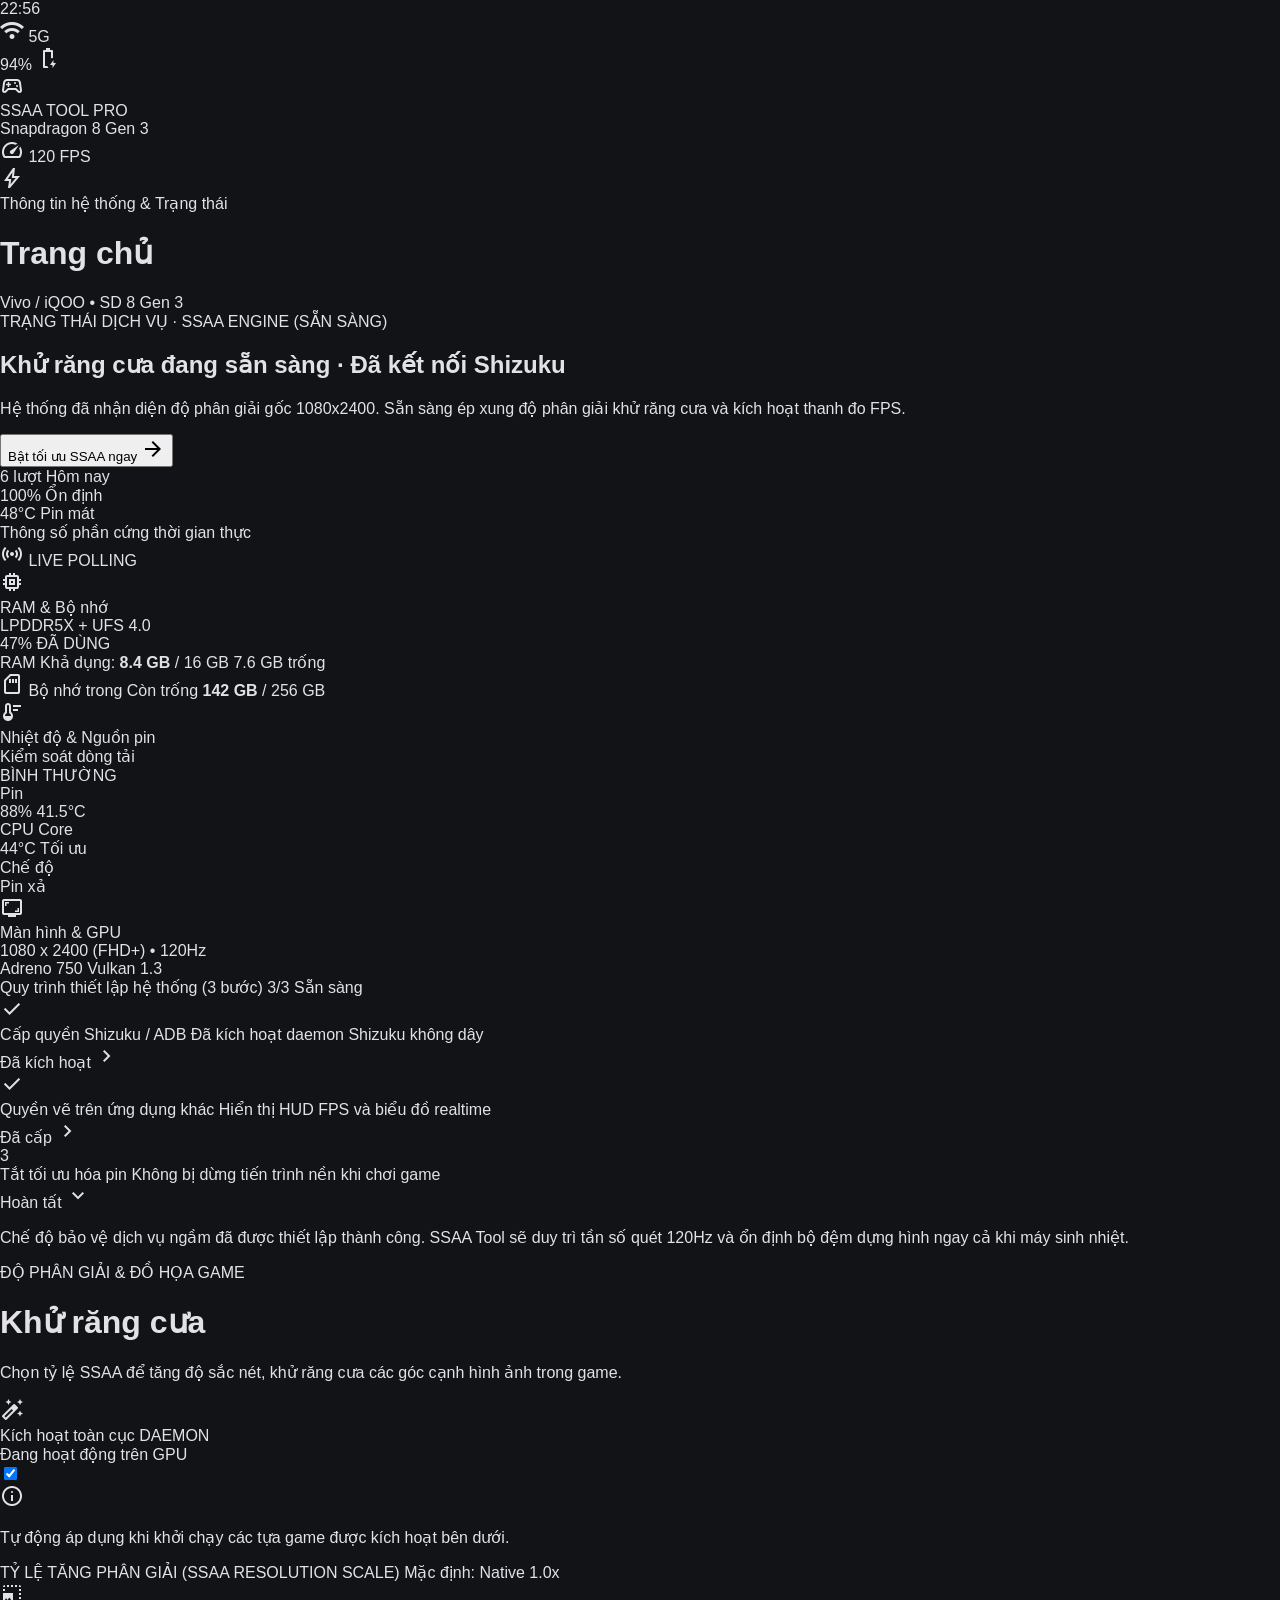
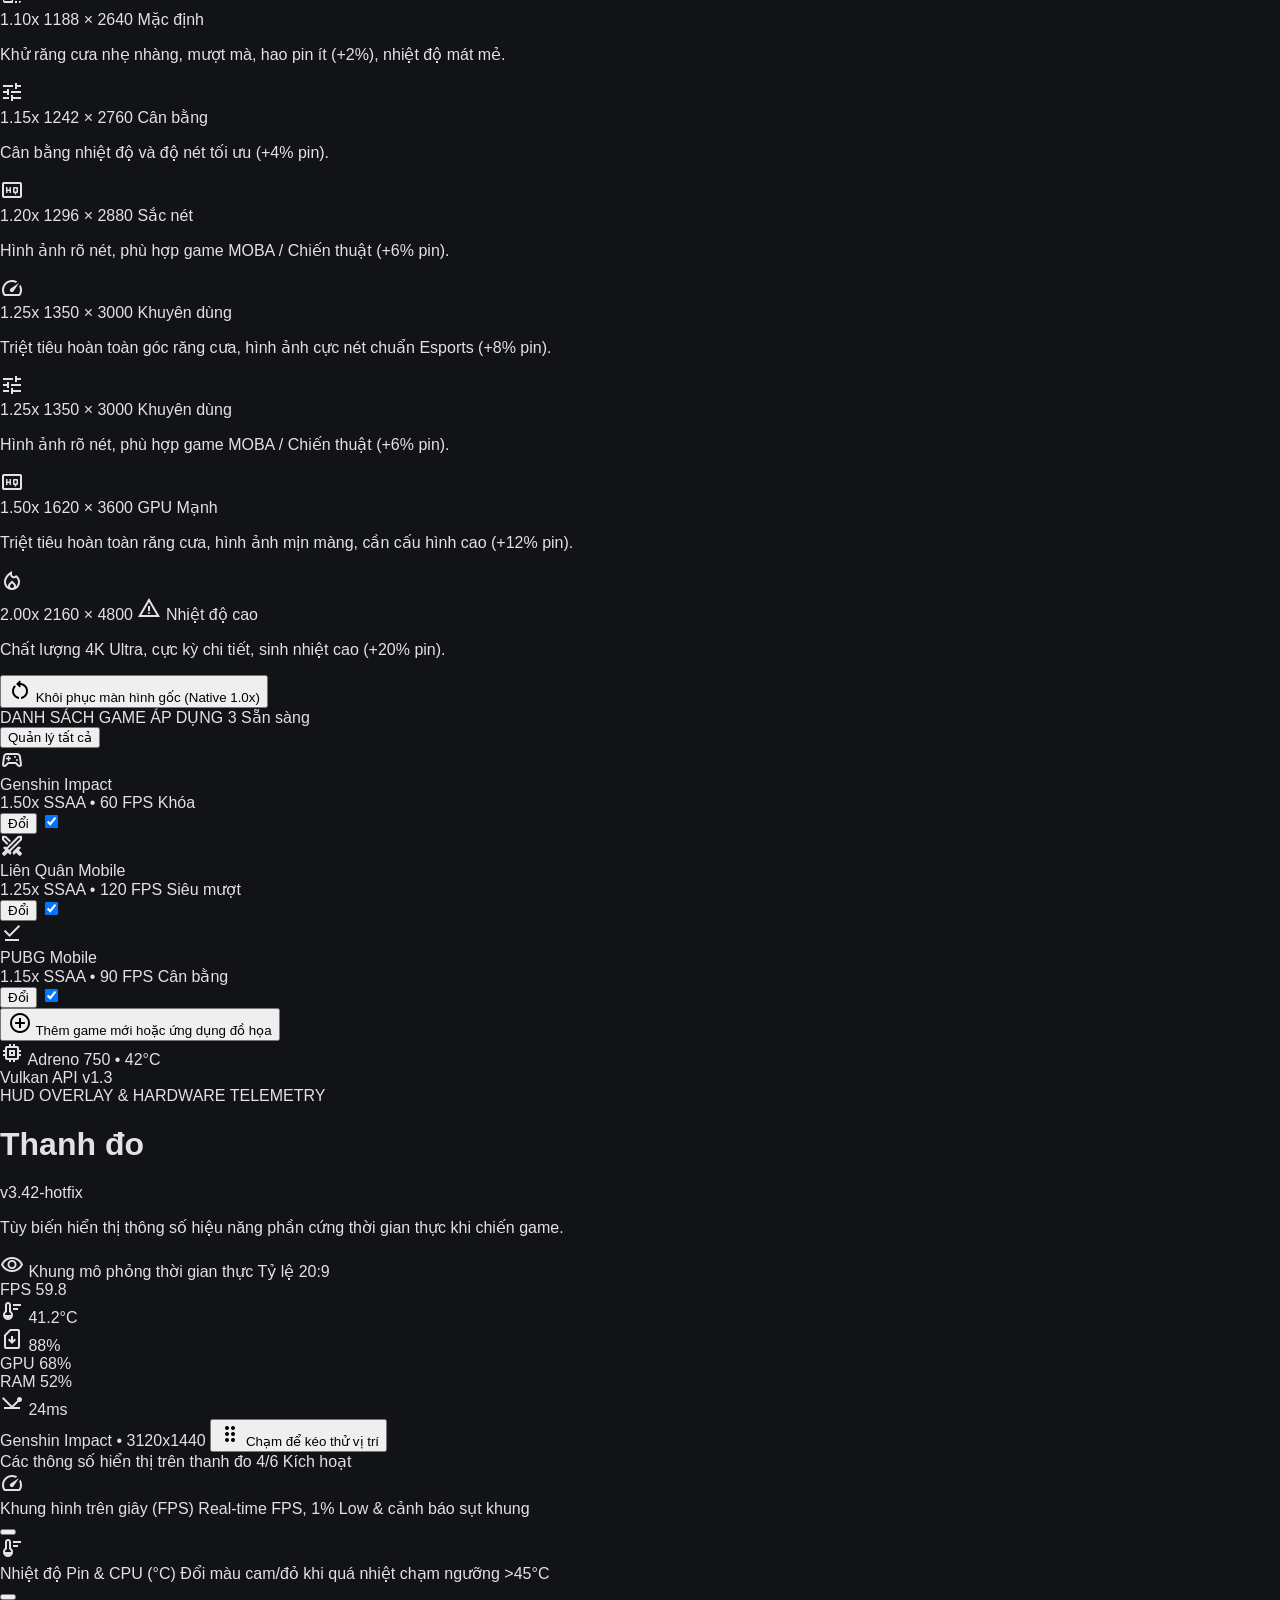
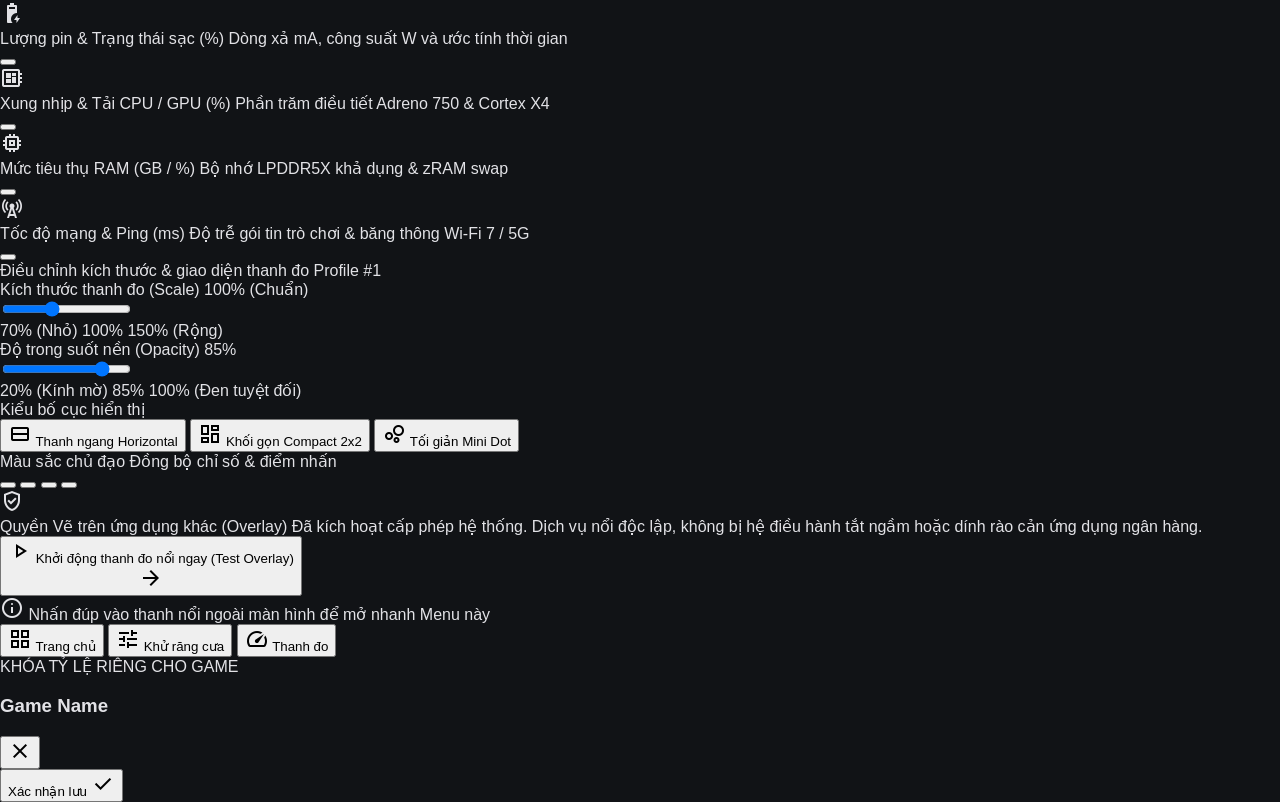
==== app/src/main/assets/web/index.html @ bdf10683 "feat: Integrate 100% pixel-perfect Stitch UI bundle with WebAppInterface, offline assets, 1.10x-1.25" ====
<!DOCTYPE html>
<html class="dark" lang="vi">
<head>
<meta charset="utf-8"/>
<meta content="width=device-width, initial-scale=1.0, maximum-scale=1.0, user-scalable=no, viewport-fit=cover" name="viewport"/>
<meta content="mobile_tab" name="shell-type"/>
<link href="material-symbols.css" rel="stylesheet"/>
<link href="google-fonts.css" rel="stylesheet"/>
<style>
@layer base {
  html, body {
    width: 100vw;
    margin: 0;
    padding: 0;
    background-color: #111316;
    color: #e2e2e6;
  }
  body {
    overscroll-behavior: none;
    font-family: 'Plus Jakarta Sans', sans-serif;
    -webkit-tap-highlight-color: transparent;
  }
  .pb-safe {
    padding-bottom: env(safe-area-inset-bottom, 12px);
  }
  .pt-safe {
    padding-top: env(safe-area-inset-top, 0px);
  }
  main > :first-child {
    margin-top: 0 !important;
  }
  main > :last-child {
    margin-bottom: 0 !important;
  }
}
::-webkit-scrollbar {
  display: none;
}
.no-scrollbar::-webkit-scrollbar {
  display: none;
}
.no-scrollbar {
  -ms-overflow-style: none;
  scrollbar-width: none;
}
</style>
<script src="tailwind.js"></script>
<script id="tailwind-config">
tailwind.config = {
  darkMode: "class",
  theme: {
    extend: {
      "colors": {
        "surface-dim": "#111316",
        "on-secondary-container": "#362800",
        "secondary-fixed-dim": "#eec14a",
        "error-container": "#93000a",
        "primary-fixed": "#d0ef65",
        "secondary": "#eec14a",
        "inverse-primary": "#526600",
        "surface-container-low": "#1a1c1f",
        "surface-tint": "#b4d34c",
        "outline-variant": "#454837",
        "tertiary": "#ffffff",
        "on-background": "#e2e2e6",
        "background": "#111316",
        "on-tertiary-container": "#007439",
        "inverse-surface": "#e2e2e6",
        "surface-variant": "#333538",
        "on-secondary": "#3e2e00",
        "on-primary-container": "#576c00",
        "on-primary-fixed": "#171e00",
        "on-surface": "#e2e2e6",
        "on-error": "#690005",
        "secondary-fixed": "#ffdf97",
        "surface-container-high": "#282a2d",
        "on-primary-fixed-variant": "#3d4d00",
        "secondary-container": "#b38b12",
        "tertiary-container": "#6dfe9c",
        "on-tertiary-fixed": "#00210c",
        "on-error-container": "#ffdad6",
        "primary-container": "#d0ef65",
        "primary-fixed-dim": "#b4d34c",
        "surface-container": "#1e2023",
        "on-primary": "#293500",
        "surface": "#111316",
        "inverse-on-surface": "#2f3034",
        "on-secondary-fixed": "#251a00",
        "surface-container-lowest": "#0c0e11",
        "surface-bright": "#37393d",
        "on-secondary-fixed-variant": "#5a4400",
        "tertiary-fixed": "#6dfe9c",
        "outline": "#8f937e",
        "surface-container-highest": "#333538",
        "on-tertiary": "#003919",
        "primary": "#ffffff",
        "on-tertiary-fixed-variant": "#005227",
        "error": "#ffb4ab",
        "tertiary-fixed-dim": "#4de082",
        "on-surface-variant": "#c6c8b2"
      },
      "borderRadius": {
        "DEFAULT": "1rem",
        "lg": "2rem",
        "xl": "3rem",
        "full": "9999px"
      },
      "spacing": {
        "space-lg": "1.25rem",
        "space-xl": "1.75rem",
        "space-2xs": "0.25rem",
        "space-2xl": "2.25rem",
        "space-xs": "0.5rem",
        "gutter": "0.75rem",
        "margin": "1rem",
        "space-sm": "0.75rem",
        "space-md": "1rem"
      },
      "fontFamily": {
        "label-caps": ["Space Grotesk", "sans-serif"],
        "label-badge": ["Space Grotesk", "sans-serif"],
        "body-md": ["Plus Jakarta Sans", "sans-serif"],
        "body-lg": ["Plus Jakarta Sans", "sans-serif"],
        "headline-lg": ["Plus Jakarta Sans", "sans-serif"],
        "headline-md": ["Plus Jakarta Sans", "sans-serif"],
        "display": ["Plus Jakarta Sans", "sans-serif"],
        "label-mono": ["Space Grotesk", "monospace"],
        "headline-sm": ["Plus Jakarta Sans", "sans-serif"],
        "body-sm": ["Plus Jakarta Sans", "sans-serif"]
      },
      "fontSize": {
        "label-caps": ["10px", { "lineHeight": "14px", "letterSpacing": "0.12em", "fontWeight": "700" }],
        "label-badge": ["11px", { "lineHeight": "14px", "fontWeight": "600" }],
        "body-md": ["13px", { "lineHeight": "18px", "fontWeight": "400" }],
        "body-lg": ["15px", { "lineHeight": "22px", "fontWeight": "400" }],
        "headline-lg": ["26px", { "lineHeight": "32px", "letterSpacing": "-0.02em", "fontWeight": "700" }],
        "headline-md": ["20px", { "lineHeight": "26px", "letterSpacing": "-0.01em", "fontWeight": "700" }],
        "display": ["34px", { "lineHeight": "42px", "letterSpacing": "-0.03em", "fontWeight": "800" }],
        "label-mono": ["12px", { "lineHeight": "16px", "letterSpacing": "0.02em", "fontWeight": "600" }],
        "headline-sm": ["16px", { "lineHeight": "22px", "fontWeight": "600" }],
        "body-sm": ["12px", { "lineHeight": "16px", "fontWeight": "400" }]
      }
    }
  }
};
</script>
</head>
<body class="bg-surface text-on-surface antialiased flex flex-col min-h-screen selection:bg-primary-container selection:text-on-primary-container">

<!-- TOP APP HEADER -->
<header class="fixed top-0 w-full z-40 bg-surface-container-lowest/80 backdrop-blur-xl shadow-[0_1px_8px_rgba(0,0,0,0.4)] pt-safe">
  <div class="flex items-center justify-between px-margin pt-space-xs text-on-surface-variant font-label-mono text-label-mono">
    <span class="tracking-tight font-bold text-on-surface" id="clock-display">19:22</span>
    <div class="flex items-center gap-space-xs">
      <span class="material-symbols-outlined text-[15px]">wifi</span>
      <span class="font-label-caps text-label-caps tracking-widest text-primary-fixed">5G</span>
      <div class="flex items-center gap-1 pl-1">
        <span class="font-label-caps text-label-caps" id="top-bat-pct">94%</span>
        <span class="material-symbols-outlined text-[16px] text-tertiary-fixed" id="top-bat-icon">battery_charging_full</span>
      </div>
    </div>
  </div>
  <div class="h-16 px-margin flex items-center justify-between">
    <div class="flex items-center gap-space-sm min-w-0">
      <div class="w-9 h-9 rounded-xl bg-primary-container/20 flex items-center justify-center text-primary-fixed shrink-0">
        <span class="material-symbols-outlined text-[22px]">sports_esports</span>
      </div>
      <div class="flex flex-col min-w-0">
        <div class="flex items-center gap-space-2xs">
          <span class="font-headline-sm text-headline-sm font-bold tracking-tight text-on-surface truncate">SSAA TOOL</span>
          <span class="px-1.5 py-0.5 rounded-full bg-primary-container/20 text-primary-fixed font-label-caps text-label-caps">PRO</span>
        </div>
        <div class="flex items-center gap-1.5 text-on-surface-variant">
          <span class="inline-block w-1.5 h-1.5 rounded-full bg-tertiary-container animate-pulse"></span>
          <span class="font-label-mono text-label-mono text-surface-tint truncate" id="top-soc-model">Snapdragon 8 Gen 3</span>
        </div>
      </div>
    </div>
    <div class="flex items-center gap-space-xs">
      <div class="px-space-xs py-1 rounded-full bg-surface-container-high/60 flex items-center gap-1">
        <span class="material-symbols-outlined text-[14px] text-secondary">speed</span>
        <span class="font-label-mono text-label-mono text-secondary-fixed-dim" id="top-fps-display">120 FPS</span>
      </div>
      <div class="w-8 h-8 rounded-full bg-primary flex items-center justify-center">
        <span class="material-symbols-outlined text-on-primary text-[18px]">bolt</span>
      </div>
    </div>
  </div>
</header>

<!-- MAIN CONTENT VIEWS (3 TABS) -->
<main class="flex-1 flex flex-col relative w-full px-margin pt-24 pb-28 bg-surface">
  <!-- TAB 0: TRANG CHỦ -->
  <div id="tab-home" class="tab-page">
    <div class="flex flex-col w-full pb-8 space-y-space-md">
<!-- Screen Header -->
<div class="flex items-end justify-between pt-space-xs pb-space-2xs">
<div class="flex flex-col">
<span class="font-label-caps text-label-caps text-secondary-fixed-dim uppercase tracking-wider">Thông tin hệ thống &amp; Trạng thái</span>
<h1 class="font-headline-lg text-headline-lg font-bold text-on-surface tracking-tight mt-0.5">Trang chủ</h1>
</div>
<div class="px-space-xs py-1 rounded-full bg-surface-container-high flex items-center gap-1.5 shadow-sm">
<span class="w-2 h-2 rounded-full bg-tertiary-fixed animate-pulse"></span>
<span class="font-label-mono text-label-mono text-on-surface-variant">Vivo / iQOO • SD 8 Gen 3</span>
</div>
</div>
<!-- Hero Status Card (Inspired by reference layout) -->
<div class="relative overflow-hidden rounded-lg bg-surface-container-low p-space-md shadow-lg transition-all" id="heroCard">
<!-- Subtle luminous ambient accent layer -->
<div class="absolute inset-0 bg-gradient-to-br from-secondary/10 via-transparent to-primary-container/5 pointer-events-none"></div>
<div class="relative z-10 flex flex-col space-y-space-sm">
<!-- Step Badge / Status Eyebrow -->
<div class="flex items-center gap-2">
<span class="w-2 h-2 rounded-full bg-secondary shadow-sm"></span>
<span class="font-label-caps text-label-caps text-secondary uppercase tracking-widest">
          TRẠNG THÁI DỊCH VỤ · SSAA ENGINE (SẴN SÀNG)
        </span>
</div>
<!-- Hero Heading -->
<div>
<h2 class="font-headline-md text-headline-md font-bold text-on-surface leading-tight">
          Khử răng cưa đang sẵn sàng · Đã kết nối Shizuku
        </h2>
<p class="font-body-md text-body-md text-on-surface-variant mt-1.5">
          Hệ thống đã nhận diện độ phân giải gốc 1080x2400. Sẵn sàng ép xung độ phân giải khử răng cưa và kích hoạt thanh đo FPS.
        </p>
</div>
<!-- Primary Action CTA Button -->
<div class="pt-1">
<button class="w-full py-3.5 px-space-md rounded-full bg-primary-container text-on-primary-fixed font-label-mono text-headline-sm font-bold flex items-center justify-center gap-2 shadow-md active:scale-[0.98] transition-all" id="btnOptimize">
<span>Bật tối ưu SSAA ngay</span>
<span class="material-symbols-outlined text-[20px]">arrow_forward</span>
</button>
</div>
<!-- Triple Telemetry Grid Footer -->
<div class="grid grid-cols-3 gap-space-2xs pt-space-xs mt-space-xs bg-surface-container-lowest/60 rounded-DEFAULT p-space-xs">
<div class="flex flex-col items-center justify-center py-1 text-center">
<span class="font-display text-headline-sm font-bold text-on-surface">6 lượt</span>
<span class="font-label-badge text-label-badge text-on-surface-variant mt-0.5">Hôm nay</span>
</div>
<div class="flex flex-col items-center justify-center py-1 text-center">
<span class="font-display text-headline-sm font-bold text-tertiary-fixed">100%</span>
<span class="font-label-badge text-label-badge text-on-surface-variant mt-0.5">Ổn định</span>
</div>
<div class="flex flex-col items-center justify-center py-1 text-center">
<span class="font-display text-headline-sm font-bold text-secondary">48°C</span>
<span class="font-label-badge text-label-badge text-on-surface-variant mt-0.5">Pin mát</span>
</div>
</div>
</div>
</div>
<!-- Realtime Hardware Telemetry Group -->
<div class="flex flex-col space-y-space-xs">
<div class="flex items-center justify-between px-space-2xs">
<span class="font-label-caps text-label-caps text-on-surface-variant uppercase tracking-wider">Thông số phần cứng thời gian thực</span>
<div class="flex items-center gap-1 text-tertiary-fixed">
<span class="material-symbols-outlined text-[14px]">sensors</span>
<span class="font-label-badge text-label-badge">LIVE POLLING</span>
</div>
</div>
<!-- Card 1: RAM & Storage -->
<div class="rounded-lg bg-surface-container-low p-space-md shadow-sm flex flex-col space-y-space-xs">
<div class="flex items-center justify-between">
<div class="flex items-center gap-space-xs">
<div class="w-9 h-9 rounded-full bg-surface-container-high flex items-center justify-center text-primary-fixed">
<span class="material-symbols-outlined text-[20px]">memory</span>
</div>
<div>
<div class="font-headline-sm text-headline-sm font-semibold text-on-surface">RAM &amp; Bộ nhớ</div>
<div class="font-label-mono text-label-mono text-on-surface-variant">LPDDR5X + UFS 4.0</div>
</div>
</div>
<span class="px-2 py-0.5 rounded-full bg-surface-container text-primary-fixed font-label-badge text-label-badge">
          47% ĐÃ DÙNG
        </span>
</div>
<!-- RAM Gauge Bar -->
<div class="space-y-1 pt-1">
<div class="flex justify-between font-label-mono text-label-mono">
<span class="text-on-surface">RAM Khả dụng: <strong class="text-primary-fixed">8.4 GB</strong> / 16 GB</span>
<span class="text-on-surface-variant">7.6 GB trống</span>
</div>
<div class="w-full h-2 rounded-full bg-surface-container-highest overflow-hidden">
<div class="h-full bg-primary-container rounded-full w-[47%] transition-all duration-500"></div>
</div>
</div>
<div class="flex items-center justify-between pt-1 font-body-sm text-body-sm text-on-surface-variant">
<span class="flex items-center gap-1">
<span class="material-symbols-outlined text-[15px] text-on-surface-variant">sd_card</span>
          Bộ nhớ trong
        </span>
<span class="font-label-mono text-label-mono text-on-surface">Còn trống <strong class="text-on-surface">142 GB</strong> / 256 GB</span>
</div>
</div>
<!-- Card 2: Temperature & Power -->
<div class="rounded-lg bg-surface-container-low p-space-md shadow-sm flex flex-col space-y-space-xs">
<div class="flex items-center justify-between">
<div class="flex items-center gap-space-xs">
<div class="w-9 h-9 rounded-full bg-surface-container-high flex items-center justify-center text-secondary">
<span class="material-symbols-outlined text-[20px]">thermostat</span>
</div>
<div>
<div class="font-headline-sm text-headline-sm font-semibold text-on-surface">Nhiệt độ &amp; Nguồn pin</div>
<div class="font-label-mono text-label-mono text-on-surface-variant">Kiểm soát dòng tải</div>
</div>
</div>
<span class="px-2 py-0.5 rounded-full bg-surface-container text-tertiary-fixed font-label-badge text-label-badge">
          BÌNH THƯỜNG
        </span>
</div>
<div class="grid grid-cols-3 gap-space-xs pt-1">
<div class="rounded-DEFAULT bg-surface-container-high/70 p-2 flex flex-col">
<span class="font-label-badge text-label-badge text-on-surface-variant">Pin</span>
<div class="flex items-baseline gap-1 mt-0.5">
<span class="font-headline-sm text-headline-sm font-bold text-on-surface">88%</span>
<span class="font-label-mono text-label-mono text-tertiary-fixed">41.5°C</span>
</div>
</div>
<div class="rounded-DEFAULT bg-surface-container-high/70 p-2 flex flex-col">
<span class="font-label-badge text-label-badge text-on-surface-variant">CPU Core</span>
<div class="flex items-baseline gap-1 mt-0.5">
<span class="font-headline-sm text-headline-sm font-bold text-secondary">44°C</span>
<span class="font-label-badge text-label-badge text-on-surface-variant">Tối ưu</span>
</div>
</div>
<div class="rounded-DEFAULT bg-surface-container-high/70 p-2 flex flex-col">
<span class="font-label-badge text-label-badge text-on-surface-variant">Chế độ</span>
<div class="mt-0.5 truncate font-label-mono text-label-mono font-semibold text-on-surface">
            Pin xả
          </div>
</div>
</div>
</div>
<!-- Card 3: Display & GPU Tuning -->
<div class="rounded-lg bg-surface-container-low p-space-md shadow-sm flex items-center justify-between">
<div class="flex items-center gap-space-xs">
<div class="w-9 h-9 rounded-full bg-surface-container-high flex items-center justify-center text-primary-fixed">
<span class="material-symbols-outlined text-[20px]">screenshot_monitor</span>
</div>
<div>
<div class="font-headline-sm text-headline-sm font-semibold text-on-surface">Màn hình &amp; GPU</div>
<div class="font-body-sm text-body-sm text-on-surface-variant">1080 x 2400 (FHD+) • 120Hz</div>
</div>
</div>
<div class="text-right">
<span class="font-label-mono text-label-mono font-bold text-primary-fixed block">Adreno 750</span>
<span class="font-label-caps text-label-caps text-on-surface-variant">Vulkan 1.3</span>
</div>
</div>
</div>
<!-- System Setup Stepper (3 Steps List Layout) -->
<div class="flex flex-col space-y-space-xs pt-space-xs">
<div class="flex items-center justify-between px-space-2xs">
<span class="font-label-caps text-label-caps text-on-surface-variant uppercase tracking-wider">
        Quy trình thiết lập hệ thống (3 bước)
      </span>
<span class="font-label-mono text-label-mono text-primary-fixed">3/3 Sẵn sàng</span>
</div>
<!-- Step 1 -->
<div class="rounded-lg bg-surface-container-low p-space-md shadow-sm flex items-center justify-between active:bg-surface-container-high transition-colors">
<div class="flex items-center gap-space-sm min-w-0">
<div class="w-10 h-10 rounded-full bg-primary-container/20 flex items-center justify-center text-primary-fixed flex-shrink-0">
<span class="material-symbols-outlined text-[22px]">check</span>
</div>
<div class="flex flex-col min-w-0">
<span class="font-headline-sm text-headline-sm font-semibold text-on-surface truncate">Cấp quyền Shizuku / ADB</span>
<span class="font-body-sm text-body-sm text-on-surface-variant truncate">Đã kích hoạt daemon Shizuku không dây</span>
</div>
</div>
<div class="flex items-center gap-2 flex-shrink-0">
<span class="px-2 py-1 rounded-full bg-primary-container/20 text-primary-fixed font-label-badge text-label-badge font-bold">
          Đã kích hoạt
        </span>
<span class="material-symbols-outlined text-[18px] text-on-surface-variant">chevron_right</span>
</div>
</div>
<!-- Step 2 -->
<div class="rounded-lg bg-surface-container-low p-space-md shadow-sm flex items-center justify-between active:bg-surface-container-high transition-colors">
<div class="flex items-center gap-space-sm min-w-0">
<div class="w-10 h-10 rounded-full bg-primary-container/20 flex items-center justify-center text-primary-fixed flex-shrink-0">
<span class="material-symbols-outlined text-[22px]">check</span>
</div>
<div class="flex flex-col min-w-0">
<span class="font-headline-sm text-headline-sm font-semibold text-on-surface truncate">Quyền vẽ trên ứng dụng khác</span>
<span class="font-body-sm text-body-sm text-on-surface-variant truncate">Hiển thị HUD FPS và biểu đồ realtime</span>
</div>
</div>
<div class="flex items-center gap-2 flex-shrink-0">
<span class="px-2 py-1 rounded-full bg-primary-container/20 text-primary-fixed font-label-badge text-label-badge font-bold">
          Đã cấp
        </span>
<span class="material-symbols-outlined text-[18px] text-on-surface-variant">chevron_right</span>
</div>
</div>
<!-- Step 3 (Expandable / Detailed) -->
<div class="rounded-lg bg-surface-container-low p-space-md shadow-sm flex flex-col space-y-space-xs">
<div class="flex items-center justify-between">
<div class="flex items-center gap-space-sm min-w-0">
<div class="w-10 h-10 rounded-full bg-secondary/20 flex items-center justify-center text-secondary font-headline-sm font-bold flex-shrink-0">
            3
          </div>
<div class="flex flex-col min-w-0">
<span class="font-headline-sm text-headline-sm font-semibold text-on-surface truncate">Tắt tối ưu hóa pin</span>
<span class="font-body-sm text-body-sm text-secondary truncate">Không bị dừng tiến trình nền khi chơi game</span>
</div>
</div>
<div class="flex items-center gap-2 flex-shrink-0">
<span class="px-2 py-1 rounded-full bg-secondary/15 text-secondary font-label-badge text-label-badge font-bold">
            Hoàn tất
          </span>
<span class="material-symbols-outlined text-[18px] text-on-surface-variant">expand_more</span>
</div>
</div>
<p class="font-body-sm text-body-sm text-on-surface-variant pt-1 leading-relaxed bg-surface-container-lowest/50 p-space-xs rounded-DEFAULT">
        Chế độ bảo vệ dịch vụ ngầm đã được thiết lập thành công. SSAA Tool sẽ duy trì tần số quét 120Hz và ổn định bộ đệm dựng hình ngay cả khi máy sinh nhiệt.
      </p>
</div>
</div>
</div>
  </div>

  <!-- TAB 1: KHỬ RĂNG CƯA -->
  <div id="tab-ssaa" class="tab-page hidden">
    <div class="flex flex-col w-full pb-6 space-y-space-lg">
<!-- Screen Header (Styled following the inspiration pattern) -->
<div class="flex flex-col gap-1 pt-1">
<span class="font-label-caps text-label-caps text-on-surface-variant uppercase tracking-widest">
      ĐỘ PHÂN GIẢI &amp; ĐỒ HỌA GAME
    </span>
<h1 class="font-headline-lg text-headline-lg font-bold text-on-surface tracking-tight">
      Khử răng cưa
    </h1>
<p class="font-body-md text-body-md text-on-surface-variant mt-0.5 leading-relaxed">
      Chọn tỷ lệ SSAA để tăng độ sắc nét, khử răng cưa các góc cạnh hình ảnh trong game.
    </p>
</div>
<!-- Global Master Toggle Card -->
<div class="relative overflow-hidden rounded-lg bg-surface-container p-space-md shadow-md transition-all">
<div class="absolute -right-12 -top-12 w-32 h-32 bg-primary-container/10 rounded-full blur-2xl pointer-events-none"></div>
<div class="flex items-center justify-between gap-space-sm relative z-10">
<div class="flex items-center gap-space-sm min-w-0">
<div class="w-11 h-11 rounded-full bg-surface-container-high flex items-center justify-center shrink-0">
<span class="material-symbols-outlined text-primary-fixed text-[24px]">auto_fix_high</span>
</div>
<div class="flex flex-col min-w-0">
<div class="flex items-center gap-1.5">
<span class="font-headline-sm text-headline-sm font-bold text-on-surface truncate">
              Kích hoạt toàn cục
            </span>
<span class="px-1.5 py-0.5 rounded-full bg-primary-container/20 text-primary-fixed font-label-caps text-label-caps">
              DAEMON
            </span>
</div>
<span class="font-label-mono text-label-mono text-tertiary-fixed flex items-center gap-1 mt-0.5">
<span class="w-1.5 h-1.5 rounded-full bg-tertiary-fixed animate-ping"></span>
            Đang hoạt động trên GPU
          </span>
</div>
</div>
<!-- Tactical Neon Toggle Switch -->
<label class="relative inline-flex items-center cursor-pointer shrink-0">
<input checked="" class="sr-only peer" id="global-ssaa-toggle" type="checkbox"/>
<div class="w-13 h-7 bg-surface-container-highest peer-focus:outline-none rounded-full peer peer-checked:after:translate-x-full peer-checked:after:border-surface-dim after:content-[''] after:absolute after:top-[3px] after:start-[3px] after:bg-on-primary-fixed after:border-surface-container after:rounded-full after:h-5 after:w-5 after:transition-all peer-checked:bg-primary-container shadow-inner"></div>
</label>
</div>
<div class="mt-space-sm pt-space-xs border-t-0 bg-surface-container-low/70 -mx-space-md -mb-space-md p-space-sm flex items-center gap-2">
<span class="material-symbols-outlined text-[16px] text-surface-tint">info</span>
<p class="font-body-sm text-body-sm text-on-surface-variant leading-snug">
        Tự động áp dụng khi khởi chạy các tựa game được kích hoạt bên dưới.
      </p>
</div>
</div>
<!-- Resolution Scale Selection Group -->
<div class="flex flex-col space-y-space-xs">
<div class="flex items-center justify-between px-1">
<span class="font-label-caps text-label-caps uppercase tracking-wider text-on-surface-variant">
        TỶ LỆ TĂNG PHÂN GIẢI (SSAA RESOLUTION SCALE)
      </span>
<span class="font-label-mono text-label-mono text-primary-fixed font-semibold">
        Mặc định: Native 1.0x
      </span>
</div>
<!-- Scaler Radio Cards Container -->
<div class="flex flex-col space-y-space-xs" id="ssaa-options-group">
<!-- Option 1: 1.10x -->
<div class="ssaa-card cursor-pointer rounded-lg bg-surface-container p-space-md transition-all active:scale-[0.99] hover:bg-surface-container-high/80" data-ratio="1.10">
<div class="flex items-start justify-between gap-space-sm">
<div class="flex items-start gap-space-sm min-w-0">
<div class="w-10 h-10 rounded-full bg-surface-container-low flex items-center justify-center shrink-0 mt-0.5">
<span class="material-symbols-outlined text-[20px] text-on-surface-variant">photo_size_select_small</span>
</div>
<div class="flex flex-col min-w-0">
<div class="flex items-center gap-2 flex-wrap">
<span class="font-headline-sm text-headline-sm font-bold text-on-surface">1.10x</span>
<span class="font-label-mono text-label-mono text-on-surface-variant scale-res-text" data-ratio="1.10">1188 × 2640</span>
<span class="px-2 py-0.5 rounded-full bg-surface-container-highest text-on-surface-variant font-label-badge text-label-badge">
Mặc định
</span>
</div>
<p class="font-body-sm text-body-sm text-on-surface-variant mt-1">
Khử răng cưa nhẹ nhàng, mượt mà, hao pin ít (+2%), nhiệt độ mát mẻ.
</p>
</div>
</div>
<div class="w-6 h-6 rounded-full bg-surface-container-low flex items-center justify-center shrink-0 ssaa-radio mt-0.5">
<div class="w-2 h-2 rounded-full bg-transparent ssaa-dot"></div>
</div>
</div>
</div>
<!-- Option 2: 1.15x (Active by Default) -->
<div class="ssaa-card active-card cursor-pointer rounded-lg bg-surface-container-high p-space-md transition-all active:scale-[0.99] relative overflow-hidden" data-ratio="1.15">
<div class="absolute top-0 right-0 w-24 h-24 bg-primary-container/10 rounded-full blur-xl pointer-events-none"></div>
<div class="flex items-start justify-between gap-space-sm relative z-10">
<div class="flex items-start gap-space-sm min-w-0">
<div class="w-10 h-10 rounded-full bg-primary-container/20 flex items-center justify-center shrink-0 mt-0.5">
<span class="material-symbols-outlined text-[20px] text-primary-fixed">tune</span>
</div>
<div class="flex flex-col min-w-0">
<div class="flex items-center gap-2 flex-wrap">
<span class="font-headline-sm text-headline-sm font-bold text-primary-fixed">1.15x</span>
<span class="font-label-mono text-label-mono text-on-surface scale-res-text" data-ratio="1.15">1242 × 2760</span>
<span class="px-2 py-0.5 rounded-full bg-primary-container text-on-primary-fixed font-label-badge text-label-badge font-bold">
Cân bằng
</span>
</div>
<p class="font-body-sm text-body-sm text-on-surface-variant mt-1">
Cân bằng nhiệt độ và độ nét tối ưu (+4% pin).
</p>
</div>
</div>
<!-- Active Neon Radio -->
<div class="w-6 h-6 rounded-full bg-primary-container flex items-center justify-center shrink-0 ssaa-radio mt-0.5">
<div class="w-2.5 h-2.5 rounded-full bg-on-primary-container ssaa-dot"></div>
</div>
</div>
</div>
<!-- Option 3: 1.20x -->
<div class="ssaa-card cursor-pointer rounded-lg bg-surface-container p-space-md transition-all active:scale-[0.99] hover:bg-surface-container-high/80" data-ratio="1.20">
<div class="flex items-start justify-between gap-space-sm">
<div class="flex items-start gap-space-sm min-w-0">
<div class="w-10 h-10 rounded-full bg-surface-container-low flex items-center justify-center shrink-0 mt-0.5">
<span class="material-symbols-outlined text-[20px] text-on-surface-variant">high_quality</span>
</div>
<div class="flex flex-col min-w-0">
<div class="flex items-center gap-2 flex-wrap">
<span class="font-headline-sm text-headline-sm font-bold text-on-surface">1.20x</span>
<span class="font-label-mono text-label-mono text-on-surface-variant scale-res-text" data-ratio="1.20">1296 × 2880</span>
<span class="px-2 py-0.5 rounded-full bg-tertiary-container/20 text-tertiary-fixed font-label-badge text-label-badge">
Sắc nét
</span>
</div>
<p class="font-body-sm text-body-sm text-on-surface-variant mt-1">
Hình ảnh rõ nét, phù hợp game MOBA / Chiến thuật (+6% pin).
</p>
</div>
</div>
<div class="w-6 h-6 rounded-full bg-surface-container-low flex items-center justify-center shrink-0 ssaa-radio mt-0.5">
<div class="w-2 h-2 rounded-full bg-transparent ssaa-dot"></div>
</div>
</div>
</div>
<!-- Option 4: 1.25x -->
<div class="ssaa-card cursor-pointer rounded-lg bg-surface-container p-space-md transition-all active:scale-[0.99] hover:bg-surface-container-high/80" data-ratio="1.25">
<div class="flex items-start justify-between gap-space-sm">
<div class="flex items-start gap-space-sm min-w-0">
<div class="w-10 h-10 rounded-full bg-surface-container-low flex items-center justify-center shrink-0 mt-0.5">
<span class="material-symbols-outlined text-[20px] text-secondary">speed</span>
</div>
<div class="flex flex-col min-w-0">
<div class="flex items-center gap-2 flex-wrap">
<span class="font-headline-sm text-headline-sm font-bold text-on-surface">1.25x</span>
<span class="font-label-mono text-label-mono text-on-surface-variant scale-res-text" data-ratio="1.25">1350 × 3000</span>
<span class="px-2 py-0.5 rounded-full bg-secondary-container/30 text-secondary-fixed font-label-badge text-label-badge flex items-center gap-1">
Khuyên dùng
</span>
</div>
<p class="font-body-sm text-body-sm text-on-surface-variant mt-1">
Triệt tiêu hoàn toàn góc răng cưa, hình ảnh cực nét chuẩn Esports (+8% pin).
</p>
</div>
</div>
<div class="w-6 h-6 rounded-full bg-surface-container-low flex items-center justify-center shrink-0 ssaa-radio mt-0.5">
<div class="w-2 h-2 rounded-full bg-transparent ssaa-dot"></div>
</div>
</div>
</div>
</div>
<!-- Option 2: 1.25x (Active by Default) -->
<div class="ssaa-card active-card cursor-pointer rounded-lg bg-surface-container-high p-space-md transition-all active:scale-[0.99] relative overflow-hidden" data-ratio="1.25">
<div class="absolute top-0 right-0 w-24 h-24 bg-primary-container/10 rounded-full blur-xl pointer-events-none"></div>
<div class="flex items-start justify-between gap-space-sm relative z-10">
<div class="flex items-start gap-space-sm min-w-0">
<div class="w-10 h-10 rounded-full bg-primary-container/20 flex items-center justify-center shrink-0 mt-0.5">
<span class="material-symbols-outlined text-[20px] text-primary-fixed">tune</span>
</div>
<div class="flex flex-col min-w-0">
<div class="flex items-center gap-2 flex-wrap">
<span class="font-headline-sm text-headline-sm font-bold text-primary-fixed">1.25x</span>
<span class="font-label-mono text-label-mono text-on-surface">1350 × 3000</span>
<span class="px-2 py-0.5 rounded-full bg-primary-container text-on-primary-fixed font-label-badge text-label-badge font-bold">
                  Khuyên dùng
                </span>
</div>
<p class="font-body-sm text-body-sm text-on-surface-variant mt-1">
                Hình ảnh rõ nét, phù hợp game MOBA / Chiến thuật (+6% pin).
              </p>
</div>
</div>
<!-- Active Neon Radio -->
<div class="w-6 h-6 rounded-full bg-primary-container flex items-center justify-center shrink-0 ssaa-radio mt-0.5">
<div class="w-2.5 h-2.5 rounded-full bg-on-primary-container ssaa-dot"></div>
</div>
</div>
</div>
<!-- Option 3: 1.50x -->
<div class="ssaa-card cursor-pointer rounded-lg bg-surface-container p-space-md transition-all active:scale-[0.99] hover:bg-surface-container-high/80" data-ratio="1.50">
<div class="flex items-start justify-between gap-space-sm">
<div class="flex items-start gap-space-sm min-w-0">
<div class="w-10 h-10 rounded-full bg-surface-container-low flex items-center justify-center shrink-0 mt-0.5">
<span class="material-symbols-outlined text-[20px] text-on-surface-variant">high_quality</span>
</div>
<div class="flex flex-col min-w-0">
<div class="flex items-center gap-2 flex-wrap">
<span class="font-headline-sm text-headline-sm font-bold text-on-surface">1.50x</span>
<span class="font-label-mono text-label-mono text-on-surface-variant">1620 × 3600</span>
<span class="px-2 py-0.5 rounded-full bg-tertiary-container/20 text-tertiary-fixed font-label-badge text-label-badge">
                  GPU Mạnh
                </span>
</div>
<p class="font-body-sm text-body-sm text-on-surface-variant mt-1">
                Triệt tiêu hoàn toàn răng cưa, hình ảnh mịn màng, cần cấu hình cao (+12% pin).
              </p>
</div>
</div>
<div class="w-6 h-6 rounded-full bg-surface-container-low flex items-center justify-center shrink-0 ssaa-radio mt-0.5">
<div class="w-2 h-2 rounded-full bg-transparent ssaa-dot"></div>
</div>
</div>
</div>
<!-- Option 4: 2.00x -->
<div class="ssaa-card cursor-pointer rounded-lg bg-surface-container p-space-md transition-all active:scale-[0.99] hover:bg-surface-container-high/80" data-ratio="2.00">
<div class="flex items-start justify-between gap-space-sm">
<div class="flex items-start gap-space-sm min-w-0">
<div class="w-10 h-10 rounded-full bg-surface-container-low flex items-center justify-center shrink-0 mt-0.5">
<span class="material-symbols-outlined text-[20px] text-secondary">local_fire_department</span>
</div>
<div class="flex flex-col min-w-0">
<div class="flex items-center gap-2 flex-wrap">
<span class="font-headline-sm text-headline-sm font-bold text-on-surface">2.00x</span>
<span class="font-label-mono text-label-mono text-on-surface-variant">2160 × 4800</span>
<span class="px-2 py-0.5 rounded-full bg-secondary-container/30 text-secondary-fixed font-label-badge text-label-badge flex items-center gap-1">
<span class="material-symbols-outlined text-[13px]">warning</span>
                  Nhiệt độ cao
                </span>
</div>
<p class="font-body-sm text-body-sm text-on-surface-variant mt-1">
                Chất lượng 4K Ultra, cực kỳ chi tiết, sinh nhiệt cao (+20% pin).
              </p>
</div>
</div>
<div class="w-6 h-6 rounded-full bg-surface-container-low flex items-center justify-center shrink-0 ssaa-radio mt-0.5">
<div class="w-2 h-2 rounded-full bg-transparent ssaa-dot"></div>
</div>
</div>
</div>
</div>
</div>
<!-- Quick Technical Action Buttons (Pair layout inspired by original buttons) -->
<button id="btn-reset-display" class="w-full py-3 px-space-md rounded-lg bg-surface-container hover:bg-surface-container-high active:scale-[0.98] transition-all flex items-center justify-center gap-2 text-on-surface" type="button" onclick="handleResetDisplay()">
<span class="material-symbols-outlined text-[18px] text-primary-fixed">restart_alt</span>
<span class="font-label-mono text-label-mono">Khôi phục màn hình gốc (Native 1.0x)</span>
</button>
<!-- Games Whitelist Section -->
<div class="flex flex-col space-y-space-xs pt-1">
<div class="flex items-center justify-between px-1">
<div class="flex items-center gap-1.5">
<span class="font-label-caps text-label-caps uppercase tracking-wider text-on-surface-variant">
          DANH SÁCH GAME ÁP DỤNG
        </span>
<span class="px-1.5 py-0.2 rounded-full bg-surface-container-highest text-primary-fixed font-label-mono text-[10px]">
          3 Sẵn sàng
        </span>
</div>
<button class="font-label-mono text-label-mono text-primary-fixed hover:underline" type="button">
        Quản lý tất cả
      </button>
</div>
<!-- Game List Container -->
<div class="flex flex-col rounded-lg bg-surface-container overflow-hidden">
<!-- Game Row 1: Genshin Impact -->
<div class="flex items-center justify-between p-space-md hover:bg-surface-container-high/50 transition-colors">
<div class="flex items-center gap-space-sm min-w-0">
<div class="w-11 h-11 rounded-lg bg-surface-container-highest flex items-center justify-center overflow-hidden shrink-0 relative">
<span class="material-symbols-outlined text-[24px] text-primary-fixed">sports_esports</span>
<div class="absolute inset-0 bg-primary-container/10"></div>
</div>
<div class="flex flex-col min-w-0">
<span class="font-headline-sm text-headline-sm font-semibold text-on-surface truncate">
              Genshin Impact
            </span>
<div class="flex items-center gap-2 text-on-surface-variant mt-0.5">
<span class="font-label-mono text-label-mono text-surface-tint">1.50x SSAA</span>
<span class="text-[10px]">•</span>
<span class="font-label-mono text-label-mono text-on-surface-variant truncate">60 FPS Khóa</span>
</div>
</div>
</div>
<div class="flex items-center gap-space-sm shrink-0">
<button class="px-2.5 py-1 rounded-full bg-surface-container-highest hover:bg-surface-bright text-primary-fixed font-label-mono text-label-mono" type="button">
            Đổi
          </button>
<label class="relative inline-flex items-center cursor-pointer">
<input checked="" class="sr-only peer" type="checkbox"/>
<div class="w-11 h-6 bg-surface-container-highest peer-focus:outline-none rounded-full peer peer-checked:after:translate-x-full peer-checked:after:border-surface-dim after:content-[''] after:absolute after:top-[2px] after:start-[2px] after:bg-on-primary-fixed after:border-surface-container after:rounded-full after:h-5 after:w-5 after:transition-all peer-checked:bg-primary-container"></div>
</label>
</div>
</div>
<div class="h-[1px] bg-surface-container-highest/60 mx-space-md"></div>
<!-- Game Row 2: Liên Quân Mobile -->
<div class="flex items-center justify-between p-space-md hover:bg-surface-container-high/50 transition-colors">
<div class="flex items-center gap-space-sm min-w-0">
<div class="w-11 h-11 rounded-lg bg-surface-container-highest flex items-center justify-center overflow-hidden shrink-0 relative">
<span class="material-symbols-outlined text-[24px] text-secondary">swords</span>
<div class="absolute inset-0 bg-secondary-container/10"></div>
</div>
<div class="flex flex-col min-w-0">
<span class="font-headline-sm text-headline-sm font-semibold text-on-surface truncate">
              Liên Quân Mobile
            </span>
<div class="flex items-center gap-2 text-on-surface-variant mt-0.5">
<span class="font-label-mono text-label-mono text-surface-tint">1.25x SSAA</span>
<span class="text-[10px]">•</span>
<span class="font-label-mono text-label-mono text-on-surface-variant truncate">120 FPS Siêu mượt</span>
</div>
</div>
</div>
<div class="flex items-center gap-space-sm shrink-0">
<button class="px-2.5 py-1 rounded-full bg-surface-container-highest hover:bg-surface-bright text-primary-fixed font-label-mono text-label-mono" type="button">
            Đổi
          </button>
<label class="relative inline-flex items-center cursor-pointer">
<input checked="" class="sr-only peer" type="checkbox"/>
<div class="w-11 h-6 bg-surface-container-highest peer-focus:outline-none rounded-full peer peer-checked:after:translate-x-full peer-checked:after:border-surface-dim after:content-[''] after:absolute after:top-[2px] after:start-[2px] after:bg-on-primary-fixed after:border-surface-container after:rounded-full after:h-5 after:w-5 after:transition-all peer-checked:bg-primary-container"></div>
</label>
</div>
</div>
<div class="h-[1px] bg-surface-container-highest/60 mx-space-md"></div>
<!-- Game Row 3: PUBG Mobile -->
<div class="flex items-center justify-between p-space-md hover:bg-surface-container-high/50 transition-colors">
<div class="flex items-center gap-space-sm min-w-0">
<div class="w-11 h-11 rounded-lg bg-surface-container-highest flex items-center justify-center overflow-hidden shrink-0 relative">
<span class="material-symbols-outlined text-[24px] text-tertiary-fixed">file_download_done</span>
<div class="absolute inset-0 bg-tertiary-container/10"></div>
</div>
<div class="flex flex-col min-w-0">
<span class="font-headline-sm text-headline-sm font-semibold text-on-surface truncate">
              PUBG Mobile
            </span>
<div class="flex items-center gap-2 text-on-surface-variant mt-0.5">
<span class="font-label-mono text-label-mono text-surface-tint">1.15x SSAA</span>
<span class="text-[10px]">•</span>
<span class="font-label-mono text-label-mono text-on-surface-variant truncate">90 FPS Cân bằng</span>
</div>
</div>
</div>
<div class="flex items-center gap-space-sm shrink-0">
<button class="px-2.5 py-1 rounded-full bg-surface-container-highest hover:bg-surface-bright text-primary-fixed font-label-mono text-label-mono" type="button">
            Đổi
          </button>
<label class="relative inline-flex items-center cursor-pointer">
<input checked="" class="sr-only peer" type="checkbox"/>
<div class="w-11 h-6 bg-surface-container-highest peer-focus:outline-none rounded-full peer peer-checked:after:translate-x-full peer-checked:after:border-surface-dim after:content-[''] after:absolute after:top-[2px] after:start-[2px] after:bg-on-primary-fixed after:border-surface-container after:rounded-full after:h-5 after:w-5 after:transition-all peer-checked:bg-primary-container"></div>
</label>
</div>
</div>
</div>
<!-- Add Game Action Row Button -->
<button class="w-full py-space-sm px-space-md rounded-lg bg-surface-container-low hover:bg-surface-container active:scale-[0.99] transition-all flex items-center justify-center gap-2 text-on-surface-variant hover:text-primary-fixed" type="button">
<span class="material-symbols-outlined text-[20px]">add_circle</span>
<span class="font-label-mono text-label-mono">Thêm game mới hoặc ứng dụng đồ họa</span>
</button>
</div>
<!-- Hardware Telemetry Bottom Capsule (Feedback on thermals) -->
<div class="rounded-lg bg-surface-container-lowest p-space-sm flex items-center justify-between">
<div class="flex items-center gap-2 min-w-0">
<span class="material-symbols-outlined text-[18px] text-tertiary-fixed">memory</span>
<span class="font-label-mono text-label-mono text-on-surface-variant truncate">Adreno 750 • 42°C</span>
</div>
<div class="flex items-center gap-2 shrink-0">
<span class="w-2 h-2 rounded-full bg-tertiary-fixed"></span>
<span class="font-label-mono text-label-mono text-surface-tint">Vulkan API v1.3</span>
</div>
</div>
</div>
  </div>

  <!-- TAB 2: THANH ĐO -->
  <div id="tab-hud" class="tab-page hidden">
    <div class="flex flex-col w-full pb-8 select-none">
<!-- Top Section Title -->
<div class="flex flex-col gap-1 mb-space-md">
<div class="flex items-center gap-2">
<span class="font-label-caps text-label-caps text-primary-fixed tracking-widest uppercase">HUD OVERLAY &amp; HARDWARE TELEMETRY</span>
<span class="w-1.5 h-1.5 rounded-full bg-primary-fixed animate-ping"></span>
</div>
<div class="flex items-baseline justify-between">
<h1 class="font-headline-lg text-headline-lg font-bold text-on-surface tracking-tight">Thanh đo</h1>
<span class="px-2 py-0.5 rounded-full bg-surface-container-high text-on-surface-variant font-label-mono text-label-mono">v3.42-hotfix</span>
</div>
<p class="font-body-sm text-body-sm text-on-surface-variant">Tùy biến hiển thị thông số hiệu năng phần cứng thời gian thực khi chiến game.</p>
</div>
<!-- Live Preview Canvas -->
<div class="flex flex-col mb-space-lg">
<div class="flex items-center justify-between mb-space-xs px-1">
<span class="font-label-mono text-label-mono text-on-surface-variant uppercase flex items-center gap-1.5">
<span class="material-symbols-outlined text-[15px] text-primary-fixed">visibility</span>
        Khung mô phỏng thời gian thực
      </span>
<span class="font-label-badge text-label-badge text-primary-fixed bg-surface-container-high px-2 py-0.5 rounded-full">
        Tỷ lệ 20:9
      </span>
</div>
<!-- Simulated Game Screen -->
<div class="relative w-full h-48 rounded-2xl bg-surface-container-lowest overflow-hidden flex flex-col justify-between p-3.5 shadow-2xl" id="preview-viewport">
<!-- Faux Game Graphic Layer -->
<div class="absolute inset-0 bg-gradient-to-tr from-surface-container-lowest via-surface-container-low/70 to-surface-container-highest/20 pointer-events-none"></div>
<!-- Tech Grid Pattern Background -->
<div class="absolute inset-0 opacity-15 pointer-events-none bg-[radial-gradient(#d0ef65_1px,transparent_1px)] [background-size:16px_16px]"></div>
<!-- Live Draggable HUD Overlay Simulation -->
<div class="relative z-10 self-center cursor-grab active:cursor-grabbing transition-transform duration-75" id="hud-pill">
<div class="px-3 py-1.5 rounded-full bg-surface-container-lowest/85 backdrop-blur-md shadow-lg flex items-center gap-2.5 max-w-full overflow-x-auto no-scrollbar" id="hud-inner">
<!-- FPS Item -->
<div class="flex items-center gap-1 shrink-0" id="hud-item-fps">
<span class="w-1.5 h-1.5 rounded-full bg-primary-fixed animate-pulse"></span>
<span class="font-label-caps text-label-caps text-on-surface-variant">FPS</span>
<span class="font-label-mono text-label-mono text-primary-fixed font-bold tracking-tight">59.8</span>
</div>
<div class="w-[1px] h-3 bg-surface-variant" id="hud-sep-1"></div>
<!-- Temp Item -->
<div class="flex items-center gap-1 shrink-0" id="hud-item-temp">
<span class="material-symbols-outlined text-[12px] text-secondary">thermostat</span>
<span class="font-label-mono text-label-mono text-secondary-fixed-dim font-bold">41.2°C</span>
</div>
<div class="w-[1px] h-3 bg-surface-variant" id="hud-sep-2"></div>
<!-- Battery Item -->
<div class="flex items-center gap-1 shrink-0" id="hud-item-battery">
<span class="material-symbols-outlined text-[13px] text-primary-fixed">sim_card_download</span>
<span class="font-label-mono text-label-mono text-on-surface font-semibold">88%</span>
</div>
<div class="w-[1px] h-3 bg-surface-variant" id="hud-sep-3"></div>
<!-- CPU/GPU Item -->
<div class="flex items-center gap-1 shrink-0" id="hud-item-gpu">
<span class="font-label-caps text-label-caps text-on-surface-variant">GPU</span>
<span class="font-label-mono text-label-mono text-primary-fixed font-bold">68%</span>
</div>
<!-- RAM Item (Default hidden in preview) -->
<div class="hidden items-center gap-1 shrink-0" id="hud-item-ram">
<div class="w-[1px] h-3 bg-surface-variant mr-1"></div>
<span class="font-label-caps text-label-caps text-on-surface-variant">RAM</span>
<span class="font-label-mono text-label-mono text-on-surface font-semibold">52%</span>
</div>
<!-- Net Ping Item (Default hidden in preview) -->
<div class="hidden items-center gap-1 shrink-0" id="hud-item-ping">
<div class="w-[1px] h-3 bg-surface-variant mr-1"></div>
<span class="material-symbols-outlined text-[12px] text-tertiary-fixed">network_ping</span>
<span class="font-label-mono text-label-mono text-tertiary-fixed font-bold">24ms</span>
</div>
</div>
</div>
<!-- Preview Helper Bar -->
<div class="relative z-10 flex items-center justify-between w-full pt-2">
<span class="px-2 py-0.5 rounded-full bg-surface-container-high/80 text-[10px] font-label-mono text-on-surface-variant backdrop-blur-sm">
          Genshin Impact • 3120x1440
        </span>
<button class="flex items-center gap-1 px-2.5 py-1 rounded-full bg-surface-container-highest/90 text-primary-fixed hover:bg-surface-bright transition-all backdrop-blur-sm shadow-sm active:scale-95" id="drag-hint-btn">
<span class="material-symbols-outlined text-[13px]">drag_indicator</span>
<span class="font-label-badge text-label-badge">Chạm để kéo thử vị trí</span>
</button>
</div>
</div>
</div>
<!-- Telemetry Parameters Selector -->
<div class="flex flex-col gap-2 mb-space-xl">
<div class="flex items-center justify-between px-1 mb-0.5">
<span class="font-label-caps text-label-caps text-on-surface-variant uppercase tracking-wider">
        Các thông số hiển thị trên thanh đo
      </span>
<span class="font-label-badge text-label-badge text-primary-fixed">4/6 Kích hoạt</span>
</div>
<!-- Parameter Cards Container -->
<div class="flex flex-col gap-1.5 bg-surface-container-low p-2 rounded-2xl">
<!-- Option 1: FPS -->
<div class="flex items-center justify-between p-3 rounded-xl bg-surface-container hover:bg-surface-container-high transition-colors">
<div class="flex items-center gap-3 min-w-0 pr-2">
<div class="w-9 h-9 rounded-xl bg-surface-container-highest flex items-center justify-center shrink-0">
<span class="material-symbols-outlined text-primary-fixed text-[20px]">speed</span>
</div>
<div class="flex flex-col min-w-0">
<span class="font-headline-sm text-headline-sm font-bold text-on-surface truncate">Khung hình trên giây (FPS)</span>
<span class="font-body-sm text-body-sm text-on-surface-variant truncate">Real-time FPS, 1% Low &amp; cảnh báo sụt khung</span>
</div>
</div>
<button class="toggle-btn w-12 h-6 rounded-full bg-primary-container p-0.5 transition-colors relative shrink-0" data-enabled="true" onclick="toggleSwitch(this, 'hud-item-fps')">
<span class="toggle-dot block w-5 h-5 rounded-full bg-on-primary-container transition-transform transform translate-x-6"></span>
</button>
</div>
<!-- Option 2: Temp -->
<div class="flex items-center justify-between p-3 rounded-xl bg-surface-container hover:bg-surface-container-high transition-colors">
<div class="flex items-center gap-3 min-w-0 pr-2">
<div class="w-9 h-9 rounded-xl bg-surface-container-highest flex items-center justify-center shrink-0">
<span class="material-symbols-outlined text-secondary text-[20px]">thermostat</span>
</div>
<div class="flex flex-col min-w-0">
<span class="font-headline-sm text-headline-sm font-bold text-on-surface truncate">Nhiệt độ Pin &amp; CPU (°C)</span>
<span class="font-body-sm text-body-sm text-on-surface-variant truncate">Đổi màu cam/đỏ khi quá nhiệt chạm ngưỡng &gt;45°C</span>
</div>
</div>
<button class="toggle-btn w-12 h-6 rounded-full bg-primary-container p-0.5 transition-colors relative shrink-0" data-enabled="true" onclick="toggleSwitch(this, 'hud-item-temp')">
<span class="toggle-dot block w-5 h-5 rounded-full bg-on-primary-container transition-transform transform translate-x-6"></span>
</button>
</div>
<!-- Option 3: Battery -->
<div class="flex items-center justify-between p-3 rounded-xl bg-surface-container hover:bg-surface-container-high transition-colors">
<div class="flex items-center gap-3 min-w-0 pr-2">
<div class="w-9 h-9 rounded-xl bg-surface-container-highest flex items-center justify-center shrink-0">
<span class="material-symbols-outlined text-tertiary-fixed text-[20px]">battery_charging_90</span>
</div>
<div class="flex flex-col min-w-0">
<span class="font-headline-sm text-headline-sm font-bold text-on-surface truncate">Lượng pin &amp; Trạng thái sạc (%)</span>
<span class="font-body-sm text-body-sm text-on-surface-variant truncate">Dòng xả mA, công suất W và ước tính thời gian</span>
</div>
</div>
<button class="toggle-btn w-12 h-6 rounded-full bg-primary-container p-0.5 transition-colors relative shrink-0" data-enabled="true" onclick="toggleSwitch(this, 'hud-item-battery')">
<span class="toggle-dot block w-5 h-5 rounded-full bg-on-primary-container transition-transform transform translate-x-6"></span>
</button>
</div>
<!-- Option 4: CPU / GPU Load -->
<div class="flex items-center justify-between p-3 rounded-xl bg-surface-container hover:bg-surface-container-high transition-colors">
<div class="flex items-center gap-3 min-w-0 pr-2">
<div class="w-9 h-9 rounded-xl bg-surface-container-highest flex items-center justify-center shrink-0">
<span class="material-symbols-outlined text-primary-fixed text-[20px]">developer_board</span>
</div>
<div class="flex flex-col min-w-0">
<span class="font-headline-sm text-headline-sm font-bold text-on-surface truncate">Xung nhịp &amp; Tải CPU / GPU (%)</span>
<span class="font-body-sm text-body-sm text-on-surface-variant truncate">Phần trăm điều tiết Adreno 750 &amp; Cortex X4</span>
</div>
</div>
<button class="toggle-btn w-12 h-6 rounded-full bg-primary-container p-0.5 transition-colors relative shrink-0" data-enabled="true" onclick="toggleSwitch(this, 'hud-item-gpu')">
<span class="toggle-dot block w-5 h-5 rounded-full bg-on-primary-container transition-transform transform translate-x-6"></span>
</button>
</div>
<!-- Option 5: RAM Usage (Inactive) -->
<div class="flex items-center justify-between p-3 rounded-xl bg-surface-container hover:bg-surface-container-high transition-colors">
<div class="flex items-center gap-3 min-w-0 pr-2">
<div class="w-9 h-9 rounded-xl bg-surface-container-highest flex items-center justify-center shrink-0">
<span class="material-symbols-outlined text-on-surface-variant text-[20px]">memory</span>
</div>
<div class="flex flex-col min-w-0">
<span class="font-headline-sm text-headline-sm font-bold text-on-surface truncate">Mức tiêu thụ RAM (GB / %)</span>
<span class="font-body-sm text-body-sm text-on-surface-variant truncate">Bộ nhớ LPDDR5X khả dụng &amp; zRAM swap</span>
</div>
</div>
<button class="toggle-btn w-12 h-6 rounded-full bg-surface-container-highest p-0.5 transition-colors relative shrink-0" data-enabled="false" onclick="toggleSwitch(this, 'hud-item-ram')">
<span class="toggle-dot block w-5 h-5 rounded-full bg-on-surface-variant transition-transform transform translate-x-0"></span>
</button>
</div>
<!-- Option 6: Network Ping (Inactive) -->
<div class="flex items-center justify-between p-3 rounded-xl bg-surface-container hover:bg-surface-container-high transition-colors">
<div class="flex items-center gap-3 min-w-0 pr-2">
<div class="w-9 h-9 rounded-xl bg-surface-container-highest flex items-center justify-center shrink-0">
<span class="material-symbols-outlined text-on-surface-variant text-[20px]">cell_tower</span>
</div>
<div class="flex flex-col min-w-0">
<span class="font-headline-sm text-headline-sm font-bold text-on-surface truncate">Tốc độ mạng &amp; Ping (ms)</span>
<span class="font-body-sm text-body-sm text-on-surface-variant truncate">Độ trễ gói tin trò chơi &amp; băng thông Wi-Fi 7 / 5G</span>
</div>
</div>
<button class="toggle-btn w-12 h-6 rounded-full bg-surface-container-highest p-0.5 transition-colors relative shrink-0" data-enabled="false" onclick="toggleSwitch(this, 'hud-item-ping')">
<span class="toggle-dot block w-5 h-5 rounded-full bg-on-surface-variant transition-transform transform translate-x-0"></span>
</button>
</div>
</div>
</div>
<!-- HUD Styling & Dimensions Group -->
<div class="flex flex-col gap-2 mb-space-xl">
<div class="flex items-center justify-between px-1 mb-0.5">
<span class="font-label-caps text-label-caps text-on-surface-variant uppercase tracking-wider">
        Điều chỉnh kích thước &amp; giao diện thanh đo
      </span>
<span class="font-label-mono text-label-mono text-on-surface-variant">Profile #1</span>
</div>
<div class="bg-surface-container-low p-4 rounded-2xl flex flex-col gap-5">
<!-- Slider 1: Scale -->
<div class="flex flex-col gap-2">
<div class="flex items-center justify-between">
<span class="font-headline-sm text-headline-sm font-bold text-on-surface">Kích thước thanh đo (Scale)</span>
<span class="font-label-mono text-label-mono text-primary-fixed bg-surface-container-high px-2 py-0.5 rounded-full" id="scale-val">
            100% (Chuẩn)
          </span>
</div>
<div class="relative flex items-center w-full">
<input class="w-full h-1.5 bg-surface-container-highest rounded-lg appearance-none cursor-pointer accent-primary-container" id="scale-slider" max="150" min="70" oninput="updateScale(this.value)" type="range" value="100"/>
</div>
<div class="flex justify-between font-label-caps text-label-caps text-on-surface-variant px-0.5">
<span>70% (Nhỏ)</span>
<span>100%</span>
<span>150% (Rộng)</span>
</div>
</div>
<div class="h-[1px] bg-surface-variant/40 w-full"></div>
<!-- Slider 2: Opacity -->
<div class="flex flex-col gap-2">
<div class="flex items-center justify-between">
<span class="font-headline-sm text-headline-sm font-bold text-on-surface">Độ trong suốt nền (Opacity)</span>
<span class="font-label-mono text-label-mono text-primary-fixed bg-surface-container-high px-2 py-0.5 rounded-full" id="opacity-val">
            85%
          </span>
</div>
<div class="relative flex items-center w-full">
<input class="w-full h-1.5 bg-surface-container-highest rounded-lg appearance-none cursor-pointer accent-primary-container" id="opacity-slider" max="100" min="20" oninput="updateOpacity(this.value)" type="range" value="85"/>
</div>
<div class="flex justify-between font-label-caps text-label-caps text-on-surface-variant px-0.5">
<span>20% (Kính mờ)</span>
<span>85%</span>
<span>100% (Đen tuyệt đối)</span>
</div>
</div>
<div class="h-[1px] bg-surface-variant/40 w-full"></div>
<!-- Layout Mode Selector -->
<div class="flex flex-col gap-2.5">
<span class="font-headline-sm text-headline-sm font-bold text-on-surface">Kiểu bố cục hiển thị</span>
<div class="grid grid-cols-3 gap-2">
<button class="layout-btn flex flex-col items-center justify-center p-3 rounded-xl bg-surface-container-high text-primary-fixed transition-all shadow-sm" onclick="selectLayout(this, 'horizontal')">
<span class="material-symbols-outlined text-[20px] mb-1">view_stream</span>
<span class="font-label-mono text-label-mono font-bold text-center">Thanh ngang</span>
<span class="font-label-caps text-label-caps opacity-80 mt-0.5 text-[9px]">Horizontal</span>
</button>
<button class="layout-btn flex flex-col items-center justify-center p-3 rounded-xl bg-surface-container text-on-surface-variant hover:text-on-surface transition-all" onclick="selectLayout(this, 'compact')">
<span class="material-symbols-outlined text-[20px] mb-1">dashboard</span>
<span class="font-label-mono text-label-mono font-bold text-center">Khối gọn</span>
<span class="font-label-caps text-label-caps opacity-80 mt-0.5 text-[9px]">Compact 2x2</span>
</button>
<button class="layout-btn flex flex-col items-center justify-center p-3 rounded-xl bg-surface-container text-on-surface-variant hover:text-on-surface transition-all" onclick="selectLayout(this, 'dot')">
<span class="material-symbols-outlined text-[20px] mb-1">bubble_chart</span>
<span class="font-label-mono text-label-mono font-bold text-center">Tối giản</span>
<span class="font-label-caps text-label-caps opacity-80 mt-0.5 text-[9px]">Mini Dot</span>
</button>
</div>
</div>
<div class="h-[1px] bg-surface-variant/40 w-full"></div>
<!-- Color Accent Selection -->
<div class="flex items-center justify-between pt-1">
<div class="flex flex-col">
<span class="font-headline-sm text-headline-sm font-bold text-on-surface">Màu sắc chủ đạo</span>
<span class="font-body-sm text-body-sm text-on-surface-variant">Đồng bộ chỉ số &amp; điểm nhấn</span>
</div>
<div class="flex items-center gap-2.5">
<!-- Neon Lime -->
<button class="color-dot w-7 h-7 rounded-full bg-primary-fixed shadow-md transition-transform scale-110 flex items-center justify-center" onclick="changeThemeColor('#d0ef65', this)">
<span class="w-2 h-2 rounded-full bg-on-primary"></span>
</button>
<!-- Cyber Cyan -->
<button class="color-dot w-7 h-7 rounded-full bg-tertiary-fixed hover:scale-105 transition-transform flex items-center justify-center" onclick="changeThemeColor('#6dfe9c', this)"></button>
<!-- Amber Orange -->
<button class="color-dot w-7 h-7 rounded-full bg-secondary hover:scale-105 transition-transform flex items-center justify-center" onclick="changeThemeColor('#eec14a', this)"></button>
<!-- Pure White -->
<button class="color-dot w-7 h-7 rounded-full bg-surface-bright hover:scale-105 transition-transform flex items-center justify-center" onclick="changeThemeColor('#ffffff', this)"></button>
</div>
</div>
</div>
</div>
<!-- Operational Mode Notification Banner -->
<div class="flex items-start gap-3 p-3.5 rounded-2xl bg-surface-container-high/60 backdrop-blur-md mb-space-lg">
<span class="material-symbols-outlined text-secondary text-[20px] shrink-0 mt-0.5">verified_user</span>
<div class="flex flex-col gap-0.5">
<span class="font-headline-sm text-headline-sm font-bold text-on-surface">Quyền Vẽ trên ứng dụng khác (Overlay)</span>
<span class="font-body-sm text-body-sm text-on-surface-variant">
        Đã kích hoạt cấp phép hệ thống. Dịch vụ nổi độc lập, không bị hệ điều hành tắt ngầm hoặc dính rào cản ứng dụng ngân hàng.
      </span>
</div>
</div>
<!-- Main Bottom Action CTA Button -->
<div class="w-full flex flex-col gap-2 mt-auto">
<button class="w-full py-4 px-6 rounded-full bg-primary-container hover:bg-primary-fixed-dim active:scale-[0.98] transition-all flex items-center justify-between shadow-xl" id="main-cta-btn" onclick="triggerOverlayLaunch(this)">
<div class="flex items-center gap-2">
<span class="material-symbols-outlined text-on-primary-container text-[22px]">play_arrow</span>
<span class="font-label-mono text-label-mono font-bold text-on-primary-container uppercase tracking-wide">
          Khởi động thanh đo nổi ngay (Test Overlay)
        </span>
</div>
<span class="material-symbols-outlined text-on-primary-container text-[20px]">arrow_forward</span>
</button>
<div class="flex items-center justify-center gap-1.5 py-1 text-on-surface-variant">
<span class="material-symbols-outlined text-[13px] text-tertiary-fixed">info</span>
<span class="font-label-mono text-label-mono">Nhấn đúp vào thanh nổi ngoài màn hình để mở nhanh Menu này</span>
</div>
</div>
</div>
  </div>
</main>

<!-- BOTTOM NAVIGATION -->
<nav class="fixed bottom-0 w-full z-40 pb-safe bg-surface-container-lowest/85 backdrop-blur-xl shadow-[0_-1px_12px_rgba(0,0,0,0.5)]">
  <div class="flex items-center justify-around h-16 px-gutter">
    <button class="nav-btn flex-1 max-w-[104px] py-1.5 px-space-xs rounded-full flex flex-col items-center justify-center gap-0.5 bg-primary-container/20 text-primary-fixed ring-1 ring-primary-container/40 transition-all duration-200 min-h-[44px]" onclick="switchTab(0)">
      <span class="material-symbols-outlined text-[22px]">grid_view</span>
      <span class="font-label-mono text-label-mono truncate">Trang chủ</span>
    </button>
    <button class="nav-btn flex-1 max-w-[104px] py-1.5 px-space-xs rounded-full flex flex-col items-center justify-center gap-0.5 text-on-surface-variant hover:text-on-surface transition-all duration-200 min-h-[44px]" onclick="switchTab(1)">
      <span class="material-symbols-outlined text-[22px]">tune</span>
      <span class="font-label-mono text-label-mono truncate">Khử răng cưa</span>
    </button>
    <button class="nav-btn flex-1 max-w-[104px] py-1.5 px-space-xs rounded-full flex flex-col items-center justify-center gap-0.5 text-on-surface-variant hover:text-on-surface transition-all duration-200 min-h-[44px]" onclick="switchTab(2)">
      <span class="material-symbols-outlined text-[22px]">speed</span>
      <span class="font-label-mono text-label-mono truncate">Thanh đo</span>
    </button>
  </div>
</nav>

<!-- MODAL: KHÓA TỶ LỆ CHO GAME -->
<div id="game-scale-modal" class="fixed inset-0 z-50 flex items-end justify-center bg-black/70 backdrop-blur-sm hidden" onclick="if(event.target===this) closeGameScaleModal()">
  <div class="w-full max-w-lg bg-surface-container-low rounded-t-3xl p-space-md border-t border-surface-variant flex flex-col gap-3 shadow-2xl">
    <div class="flex items-center justify-between pb-1">
      <div class="flex flex-col">
        <span class="font-label-caps text-label-caps text-secondary-fixed-dim uppercase tracking-wider">KHÓA TỶ LỆ RIÊNG CHO GAME</span>
        <h3 id="modal-game-name" class="font-headline-sm text-headline-sm font-bold text-on-surface">Game Name</h3>
      </div>
      <button onclick="closeGameScaleModal()" class="w-8 h-8 rounded-full bg-surface-container-highest flex items-center justify-center text-on-surface-variant hover:text-on-surface">
        <span class="material-symbols-outlined text-[18px]">close</span>
      </button>
    </div>
    
    <div class="flex flex-col gap-2" id="modal-options-list">
      <!-- Options injected by JS -->
    </div>

    <button onclick="saveGameScaleModal()" class="w-full py-3.5 rounded-full bg-primary-container text-on-primary-fixed font-headline-sm font-bold flex items-center justify-center gap-2 mt-2 shadow-lg active:scale-[0.98] transition-all">
      <span>Xác nhận lưu</span>
      <span class="material-symbols-outlined text-[18px]">check</span>
    </button>
  </div>
</div>

<script src="app.js"></script>
</body>
</html>
---- app/src/main/assets/web/material-symbols.css ----
@font-face {
  font-family: 'Material Symbols Outlined';
  font-style: normal;
  font-weight: 100;
  src: url(fonts/material_symbols_0.woff2) format('truetype');
}
@font-face {
  font-family: 'Material Symbols Outlined';
  font-style: normal;
  font-weight: 200;
  src: url(fonts/material_symbols_1.woff2) format('truetype');
}
@font-face {
  font-family: 'Material Symbols Outlined';
  font-style: normal;
  font-weight: 300;
  src: url(fonts/material_symbols_2.woff2) format('truetype');
}
@font-face {
  font-family: 'Material Symbols Outlined';
  font-style: normal;
  font-weight: 400;
  src: url(fonts/material_symbols_3.woff2) format('truetype');
}
@font-face {
  font-family: 'Material Symbols Outlined';
  font-style: normal;
  font-weight: 500;
  src: url(fonts/material_symbols_4.woff2) format('truetype');
}
@font-face {
  font-family: 'Material Symbols Outlined';
  font-style: normal;
  font-weight: 600;
  src: url(fonts/material_symbols_5.woff2) format('truetype');
}
@font-face {
  font-family: 'Material Symbols Outlined';
  font-style: normal;
  font-weight: 700;
  src: url(fonts/material_symbols_6.woff2) format('truetype');
}

.material-symbols-outlined {
  font-family: 'Material Symbols Outlined';
  font-weight: normal;
  font-style: normal;
  font-size: 24px;
  line-height: 1;
  letter-spacing: normal;
  text-transform: none;
  display: inline-block;
  white-space: nowrap;
  word-wrap: normal;
  direction: ltr;
}
---- app/src/main/assets/web/google-fonts.css ----
@font-face {
  font-family: 'Plus Jakarta Sans';
  font-style: normal;
  font-weight: 400;
  font-display: swap;
  src: url(fonts/font_0.woff2) format('truetype');
}
@font-face {
  font-family: 'Plus Jakarta Sans';
  font-style: normal;
  font-weight: 600;
  font-display: swap;
  src: url(fonts/font_1.woff2) format('truetype');
}
@font-face {
  font-family: 'Plus Jakarta Sans';
  font-style: normal;
  font-weight: 700;
  font-display: swap;
  src: url(fonts/font_2.woff2) format('truetype');
}
@font-face {
  font-family: 'Plus Jakarta Sans';
  font-style: normal;
  font-weight: 800;
  font-display: swap;
  src: url(fonts/font_3.woff2) format('truetype');
}
@font-face {
  font-family: 'Space Grotesk';
  font-style: normal;
  font-weight: 600;
  font-display: swap;
  src: url(fonts/font_4.woff2) format('truetype');
}
@font-face {
  font-family: 'Space Grotesk';
  font-style: normal;
  font-weight: 700;
  font-display: swap;
  src: url(fonts/font_5.woff2) format('truetype');
}
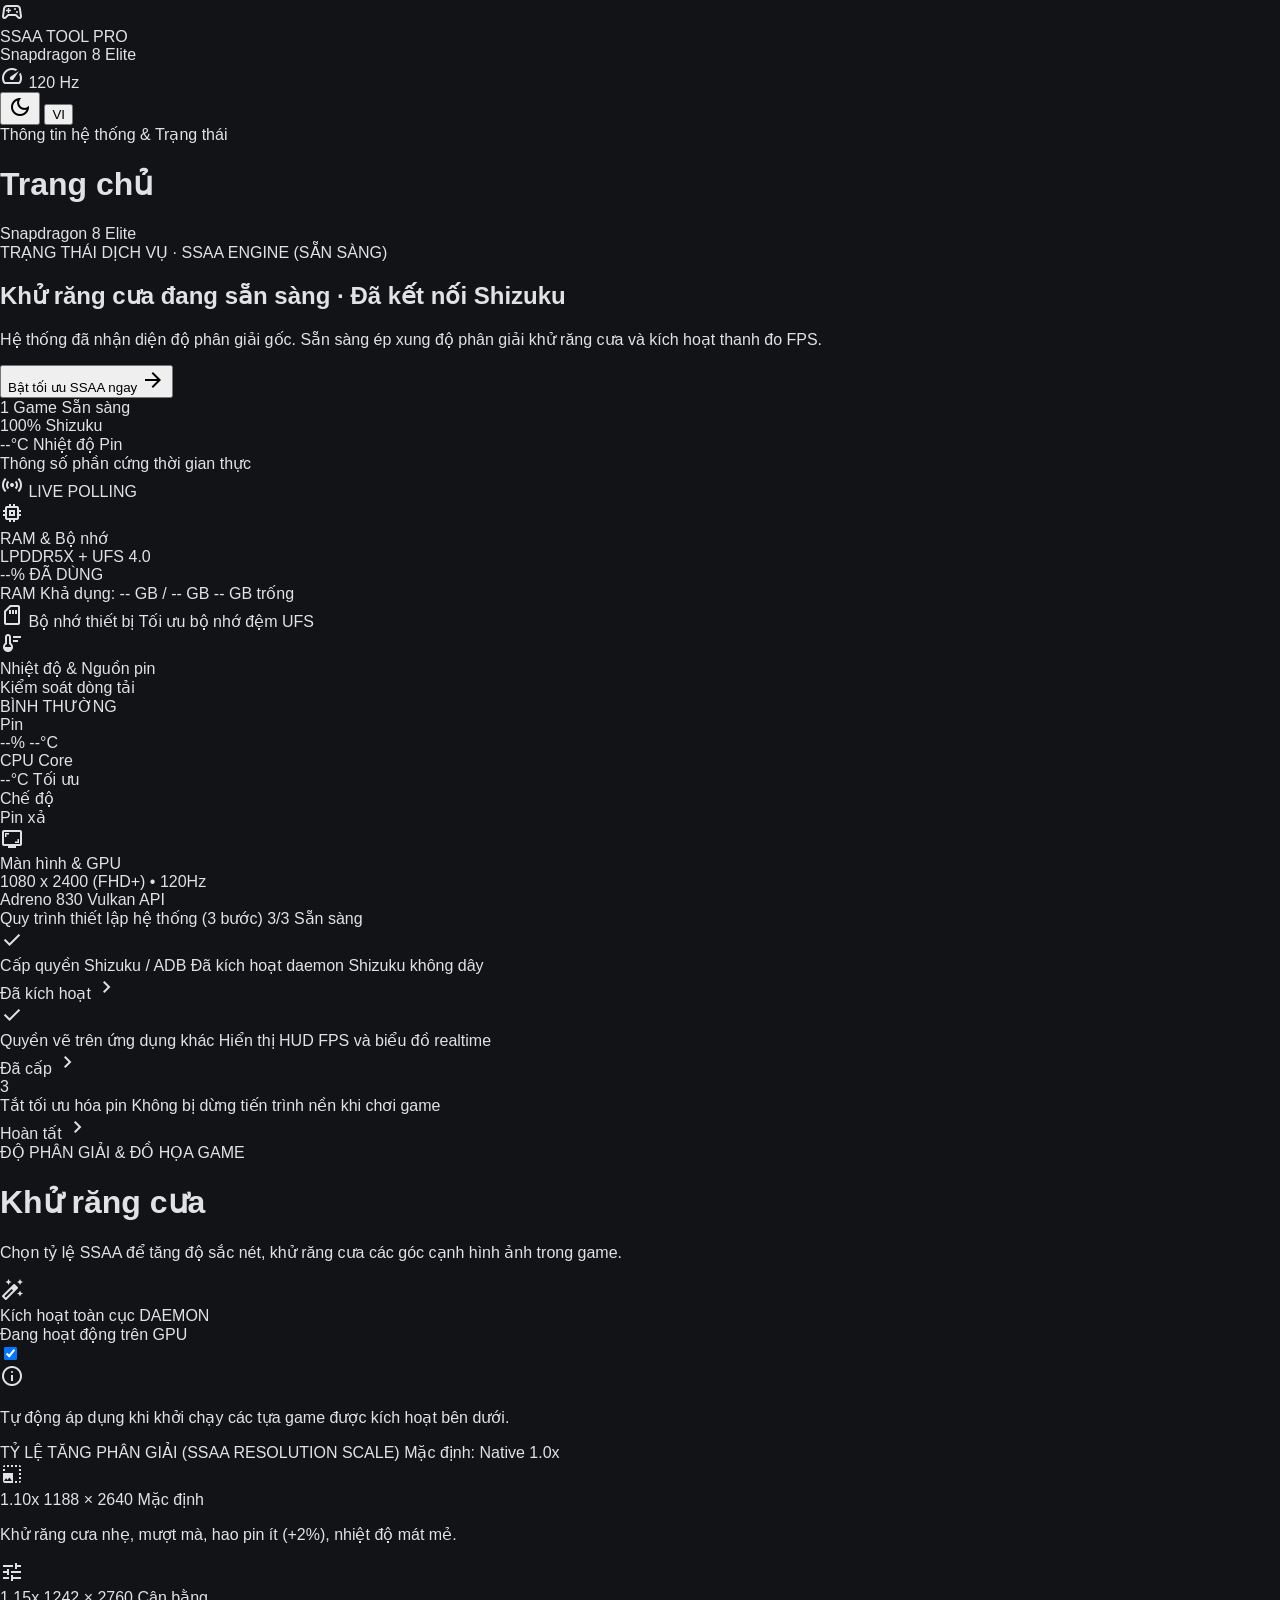
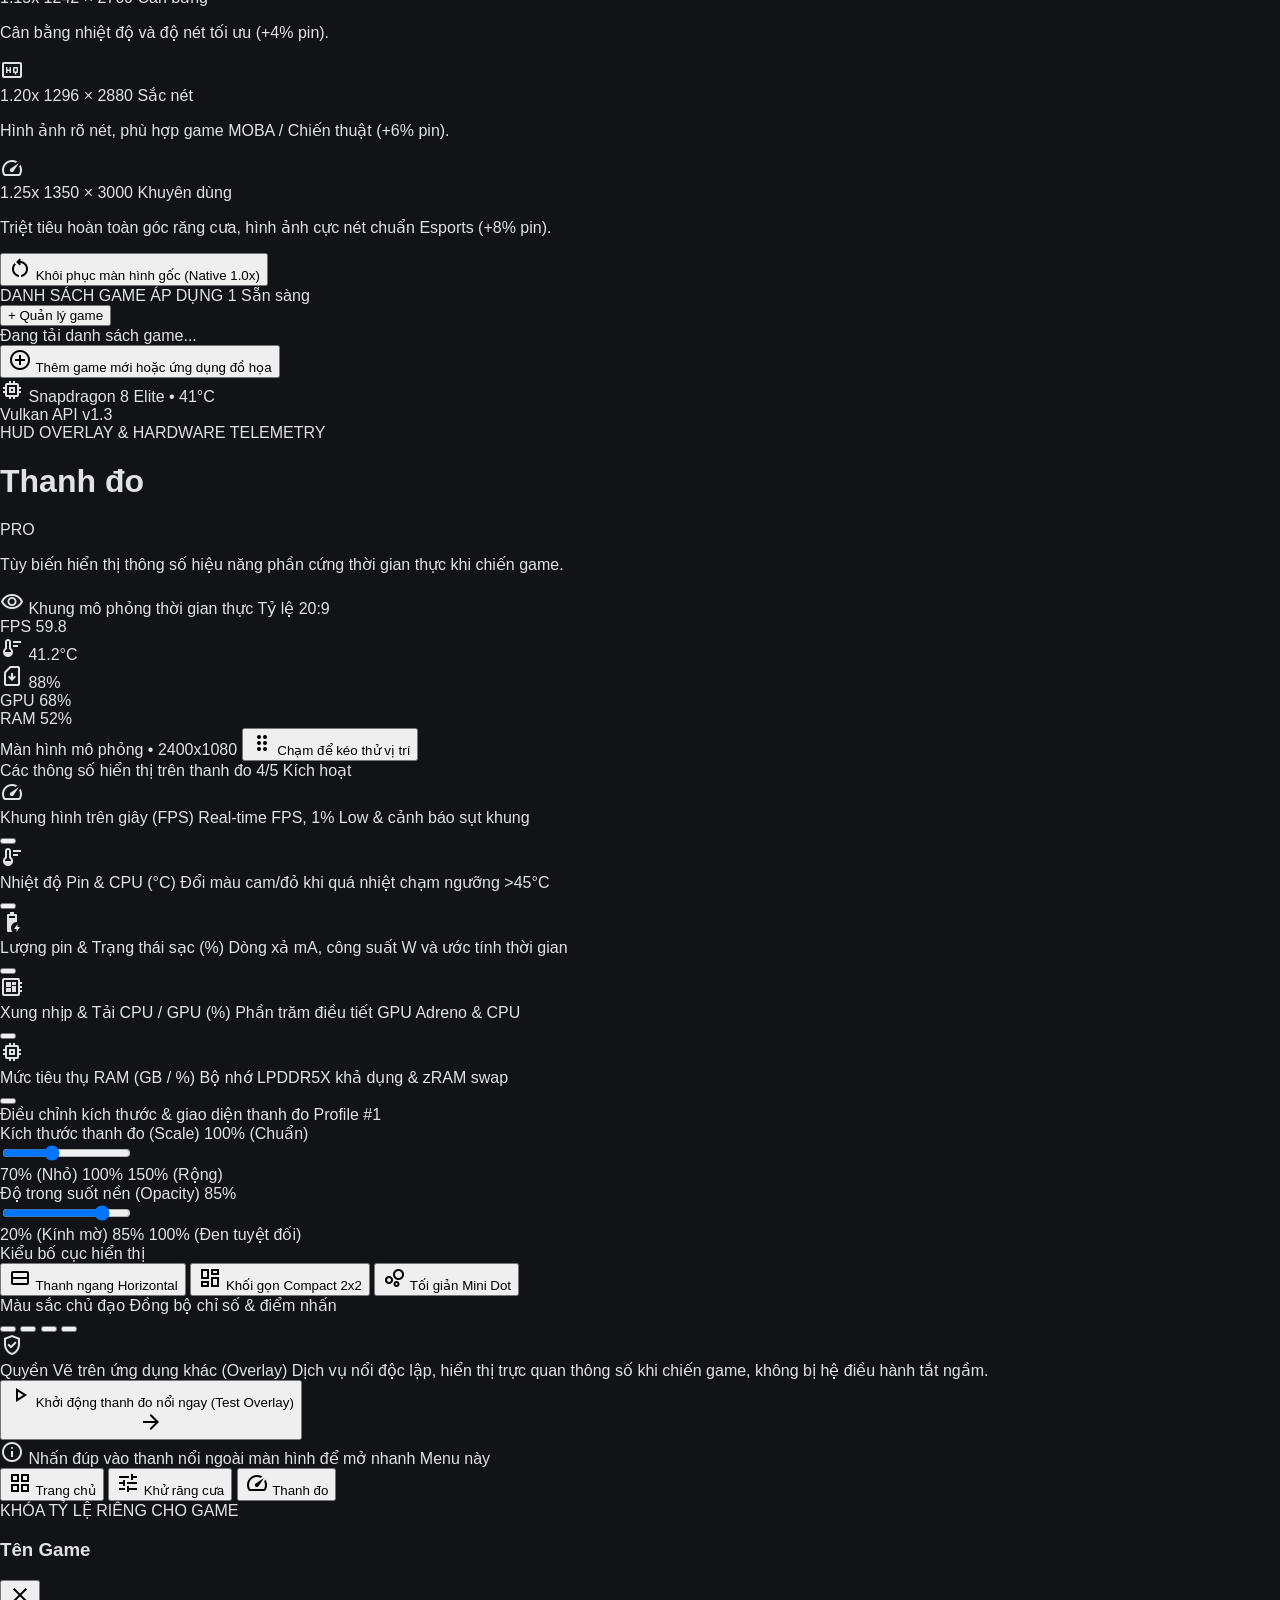
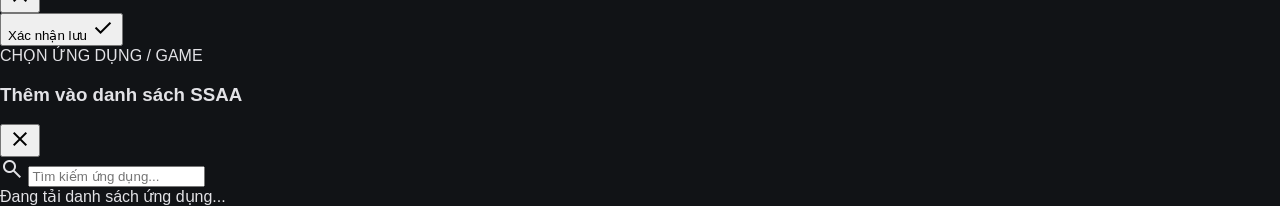
==== commit 921be599: "feat: Connect real hardware telemetry, Snapdragon 8 Elite detection, App Picker, and unified HUD sty" ====
--- a/app/src/main/assets/web/index.html
+++ b/app/src/main/assets/web/index.html
@@ -4,6 +4,7 @@
 <meta charset="utf-8"/>
 <meta content="width=device-width, initial-scale=1.0, maximum-scale=1.0, user-scalable=no, viewport-fit=cover" name="viewport"/>
 <meta content="mobile_tab" name="shell-type"/>
+<title>SSAA TOOL PRO</title>
 <link href="material-symbols.css" rel="stylesheet"/>
 <link href="google-fonts.css" rel="stylesheet"/>
 <style>
@@ -25,12 +26,6 @@
   }
   .pt-safe {
     padding-top: env(safe-area-inset-top, 0px);
-  }
-  main > :first-child {
-    margin-top: 0 !important;
-  }
-  main > :last-child {
-    margin-bottom: 0 !important;
   }
 }
 ::-webkit-scrollbar {
@@ -147,23 +142,13 @@
 </head>
 <body class="bg-surface text-on-surface antialiased flex flex-col min-h-screen selection:bg-primary-container selection:text-on-primary-container">
 
-<!-- TOP APP HEADER -->
-<header class="fixed top-0 w-full z-40 bg-surface-container-lowest/80 backdrop-blur-xl shadow-[0_1px_8px_rgba(0,0,0,0.4)] pt-safe">
-  <div class="flex items-center justify-between px-margin pt-space-xs text-on-surface-variant font-label-mono text-label-mono">
-    <span class="tracking-tight font-bold text-on-surface" id="clock-display">19:22</span>
-    <div class="flex items-center gap-space-xs">
-      <span class="material-symbols-outlined text-[15px]">wifi</span>
-      <span class="font-label-caps text-label-caps tracking-widest text-primary-fixed">5G</span>
-      <div class="flex items-center gap-1 pl-1">
-        <span class="font-label-caps text-label-caps" id="top-bat-pct">94%</span>
-        <span class="material-symbols-outlined text-[16px] text-tertiary-fixed" id="top-bat-icon">battery_charging_full</span>
-      </div>
-    </div>
-  </div>
+<!-- REAL TOP APP BAR (NO FAKE PHONE STATUS BAR) -->
+<header class="fixed top-0 w-full z-40 bg-surface-container-lowest/95 backdrop-blur-xl shadow-[0_1px_8px_rgba(0,0,0,0.4)] pt-safe">
   <div class="h-16 px-margin flex items-center justify-between">
+    <!-- Brand Medallion & Real SoC Chip -->
     <div class="flex items-center gap-space-sm min-w-0">
-      <div class="w-9 h-9 rounded-xl bg-primary-container/20 flex items-center justify-center text-primary-fixed shrink-0">
-        <span class="material-symbols-outlined text-[22px]">sports_esports</span>
+      <div class="w-10 h-10 rounded-xl bg-primary-container/20 flex items-center justify-center text-primary-fixed shrink-0">
+        <span class="material-symbols-outlined text-[24px]">sports_esports</span>
       </div>
       <div class="flex flex-col min-w-0">
         <div class="flex items-center gap-space-2xs">
@@ -172,935 +157,788 @@
         </div>
         <div class="flex items-center gap-1.5 text-on-surface-variant">
           <span class="inline-block w-1.5 h-1.5 rounded-full bg-tertiary-container animate-pulse"></span>
-          <span class="font-label-mono text-label-mono text-surface-tint truncate" id="top-soc-model">Snapdragon 8 Gen 3</span>
-        </div>
-      </div>
-    </div>
-    <div class="flex items-center gap-space-xs">
-      <div class="px-space-xs py-1 rounded-full bg-surface-container-high/60 flex items-center gap-1">
+          <span class="font-label-mono text-label-mono text-surface-tint truncate" id="top-soc-model">Snapdragon 8 Elite</span>
+        </div>
+      </div>
+    </div>
+
+    <!-- Right Controls: Speed Badge + Theme Toggle + Language Toggle -->
+    <div class="flex items-center gap-2">
+      <!-- Live Display Refresh Rate -->
+      <div class="px-2.5 py-1 rounded-full bg-surface-container-high/80 flex items-center gap-1 border border-surface-variant/40">
         <span class="material-symbols-outlined text-[14px] text-secondary">speed</span>
-        <span class="font-label-mono text-label-mono text-secondary-fixed-dim" id="top-fps-display">120 FPS</span>
-      </div>
-      <div class="w-8 h-8 rounded-full bg-primary flex items-center justify-center">
-        <span class="material-symbols-outlined text-on-primary text-[18px]">bolt</span>
-      </div>
+        <span class="font-label-mono text-label-mono text-secondary-fixed-dim" id="top-fps-display">120 Hz</span>
+      </div>
+      <!-- Theme Toggle Button -->
+      <button onclick="toggleTheme()" class="w-8 h-8 rounded-full bg-surface-container-high/80 hover:bg-surface-bright flex items-center justify-center text-on-surface border border-surface-variant/40 active:scale-95 transition-all" title="Đổi giao diện Sáng / Tối">
+        <span class="material-symbols-outlined text-[17px]" id="theme-icon">dark_mode</span>
+      </button>
+      <!-- Language Toggle Button -->
+      <button onclick="toggleLanguage()" class="w-8 h-8 rounded-full bg-surface-container-high/80 hover:bg-surface-bright flex items-center justify-center text-on-surface border border-surface-variant/40 active:scale-95 transition-all text-xs font-bold font-label-mono" title="Đổi ngôn ngữ">
+        <span id="lang-text">VI</span>
+      </button>
     </div>
   </div>
 </header>
 
 <!-- MAIN CONTENT VIEWS (3 TABS) -->
-<main class="flex-1 flex flex-col relative w-full px-margin pt-24 pb-28 bg-surface">
-  <!-- TAB 0: TRANG CHỦ -->
-  <div id="tab-home" class="tab-page">
-    <div class="flex flex-col w-full pb-8 space-y-space-md">
-<!-- Screen Header -->
-<div class="flex items-end justify-between pt-space-xs pb-space-2xs">
-<div class="flex flex-col">
-<span class="font-label-caps text-label-caps text-secondary-fixed-dim uppercase tracking-wider">Thông tin hệ thống &amp; Trạng thái</span>
-<h1 class="font-headline-lg text-headline-lg font-bold text-on-surface tracking-tight mt-0.5">Trang chủ</h1>
-</div>
-<div class="px-space-xs py-1 rounded-full bg-surface-container-high flex items-center gap-1.5 shadow-sm">
-<span class="w-2 h-2 rounded-full bg-tertiary-fixed animate-pulse"></span>
-<span class="font-label-mono text-label-mono text-on-surface-variant">Vivo / iQOO • SD 8 Gen 3</span>
-</div>
-</div>
-<!-- Hero Status Card (Inspired by reference layout) -->
-<div class="relative overflow-hidden rounded-lg bg-surface-container-low p-space-md shadow-lg transition-all" id="heroCard">
-<!-- Subtle luminous ambient accent layer -->
-<div class="absolute inset-0 bg-gradient-to-br from-secondary/10 via-transparent to-primary-container/5 pointer-events-none"></div>
-<div class="relative z-10 flex flex-col space-y-space-sm">
-<!-- Step Badge / Status Eyebrow -->
-<div class="flex items-center gap-2">
-<span class="w-2 h-2 rounded-full bg-secondary shadow-sm"></span>
-<span class="font-label-caps text-label-caps text-secondary uppercase tracking-widest">
-          TRẠNG THÁI DỊCH VỤ · SSAA ENGINE (SẴN SÀNG)
+<main class="flex-1 flex flex-col relative w-full px-margin pt-20 pb-28 bg-surface">
+
+  <!-- ===================================================================== -->
+  <!-- TAB 0: TRANG CHỦ (SYSTEM MONITOR & REAL TELEMETRY)                    -->
+  <!-- ===================================================================== -->
+  <div id="tab-home" class="tab-page flex flex-col w-full pb-8 space-y-space-md">
+    <!-- Header row -->
+    <div class="flex items-end justify-between pt-space-xs pb-space-2xs">
+      <div class="flex flex-col">
+        <span class="font-label-caps text-label-caps text-secondary-fixed-dim uppercase tracking-wider">Thông tin hệ thống &amp; Trạng thái</span>
+        <h1 class="font-headline-lg text-headline-lg font-bold text-on-surface tracking-tight mt-0.5">Trang chủ</h1>
+      </div>
+      <div class="px-space-xs py-1 rounded-full bg-surface-container-high flex items-center gap-1.5 shadow-sm">
+        <span class="w-2 h-2 rounded-full bg-tertiary-fixed animate-pulse"></span>
+        <span class="font-label-mono text-label-mono text-on-surface-variant" id="home-device-chip">Snapdragon 8 Elite</span>
+      </div>
+    </div>
+
+    <!-- Hero Status Card -->
+    <div class="relative overflow-hidden rounded-lg bg-surface-container-low p-space-md shadow-lg transition-all" id="heroCard">
+      <div class="absolute inset-0 bg-gradient-to-br from-secondary/10 via-transparent to-primary-container/5 pointer-events-none"></div>
+      <div class="relative z-10 flex flex-col space-y-space-sm">
+        <div class="flex items-center gap-2">
+          <span class="w-2 h-2 rounded-full bg-secondary shadow-sm"></span>
+          <span class="font-label-caps text-label-caps text-secondary uppercase tracking-widest" id="home-shizuku-eyebrow">
+            TRẠNG THÁI DỊCH VỤ · SSAA ENGINE (SẴN SÀNG)
+          </span>
+        </div>
+        <div>
+          <h2 class="font-headline-md text-headline-md font-bold text-on-surface leading-tight" id="home-shizuku-title">
+            Khử răng cưa đang sẵn sàng · Đã kết nối Shizuku
+          </h2>
+          <p class="font-body-md text-body-md text-on-surface-variant mt-1.5" id="home-shizuku-desc">
+            Hệ thống đã nhận diện độ phân giải gốc. Sẵn sàng ép xung độ phân giải khử răng cưa và kích hoạt thanh đo FPS.
+          </p>
+        </div>
+        <!-- Primary Action CTA Button -->
+        <div class="pt-1">
+          <button class="w-full py-3.5 px-space-md rounded-full bg-primary-container text-on-primary-fixed font-label-mono text-headline-sm font-bold flex items-center justify-center gap-2 shadow-md active:scale-[0.98] transition-all" onclick="switchTab(1)">
+            <span>Bật tối ưu SSAA ngay</span>
+            <span class="material-symbols-outlined text-[20px]">arrow_forward</span>
+          </button>
+        </div>
+        <!-- Triple Telemetry Grid Footer -->
+        <div class="grid grid-cols-3 gap-space-2xs pt-space-xs mt-space-xs bg-surface-container-lowest/60 rounded-DEFAULT p-space-xs">
+          <div class="flex flex-col items-center justify-center py-1 text-center">
+            <span class="font-display text-headline-sm font-bold text-on-surface" id="hero-game-count">1 Game</span>
+            <span class="font-label-badge text-label-badge text-on-surface-variant mt-0.5">Sẵn sàng</span>
+          </div>
+          <div class="flex flex-col items-center justify-center py-1 text-center">
+            <span class="font-display text-headline-sm font-bold text-tertiary-fixed" id="hero-shizuku-status">100%</span>
+            <span class="font-label-badge text-label-badge text-on-surface-variant mt-0.5">Shizuku</span>
+          </div>
+          <div class="flex flex-col items-center justify-center py-1 text-center">
+            <span class="font-display text-headline-sm font-bold text-secondary" id="hero-bat-temp">--°C</span>
+            <span class="font-label-badge text-label-badge text-on-surface-variant mt-0.5" id="hero-bat-label">Nhiệt độ Pin</span>
+          </div>
+        </div>
+      </div>
+    </div>
+
+    <!-- Realtime Hardware Telemetry Group -->
+    <div class="flex flex-col space-y-space-xs">
+      <div class="flex items-center justify-between px-space-2xs">
+        <span class="font-label-caps text-label-caps text-on-surface-variant uppercase tracking-wider">Thông số phần cứng thời gian thực</span>
+        <div class="flex items-center gap-1 text-tertiary-fixed">
+          <span class="material-symbols-outlined text-[14px]">sensors</span>
+          <span class="font-label-badge text-label-badge">LIVE POLLING</span>
+        </div>
+      </div>
+
+      <!-- Card 1: RAM & Storage -->
+      <div class="rounded-lg bg-surface-container-low p-space-md shadow-sm flex flex-col space-y-space-xs">
+        <div class="flex items-center justify-between">
+          <div class="flex items-center gap-space-xs">
+            <div class="w-9 h-9 rounded-full bg-surface-container-high flex items-center justify-center text-primary-fixed">
+              <span class="material-symbols-outlined text-[20px]">memory</span>
+            </div>
+            <div>
+              <div class="font-headline-sm text-headline-sm font-semibold text-on-surface">RAM &amp; Bộ nhớ</div>
+              <div class="font-label-mono text-label-mono text-on-surface-variant">LPDDR5X + UFS 4.0</div>
+            </div>
+          </div>
+          <span class="px-2 py-0.5 rounded-full bg-surface-container text-primary-fixed font-label-badge text-label-badge" id="ram-used-badge">
+            --% ĐÃ DÙNG
+          </span>
+        </div>
+        <!-- RAM Gauge Bar -->
+        <div class="space-y-1 pt-1">
+          <div class="flex justify-between font-label-mono text-label-mono">
+            <span class="text-on-surface" id="ram-avail-text">RAM Khả dụng: -- GB / -- GB</span>
+            <span class="text-on-surface-variant" id="ram-free-text">-- GB trống</span>
+          </div>
+          <div class="w-full h-2 rounded-full bg-surface-container-highest overflow-hidden">
+            <div class="h-full bg-primary-container rounded-full transition-all duration-500" id="ram-progress-bar" style="width: 0%"></div>
+          </div>
+        </div>
+        <div class="flex items-center justify-between pt-1 font-body-sm text-body-sm text-on-surface-variant">
+          <span class="flex items-center gap-1">
+            <span class="material-symbols-outlined text-[15px] text-on-surface-variant">sd_card</span>
+            Bộ nhớ thiết bị
+          </span>
+          <span class="font-label-mono text-label-mono text-on-surface" id="storage-avail-text">Tối ưu bộ nhớ đệm UFS</span>
+        </div>
+      </div>
+
+      <!-- Card 2: Temperature & Power -->
+      <div class="rounded-lg bg-surface-container-low p-space-md shadow-sm flex flex-col space-y-space-xs">
+        <div class="flex items-center justify-between">
+          <div class="flex items-center gap-space-xs">
+            <div class="w-9 h-9 rounded-full bg-surface-container-high flex items-center justify-center text-secondary">
+              <span class="material-symbols-outlined text-[20px]">thermostat</span>
+            </div>
+            <div>
+              <div class="font-headline-sm text-headline-sm font-semibold text-on-surface">Nhiệt độ &amp; Nguồn pin</div>
+              <div class="font-label-mono text-label-mono text-on-surface-variant">Kiểm soát dòng tải</div>
+            </div>
+          </div>
+          <span class="px-2 py-0.5 rounded-full bg-surface-container text-tertiary-fixed font-label-badge text-label-badge" id="bat-status-badge">
+            BÌNH THƯỜNG
+          </span>
+        </div>
+        <div class="grid grid-cols-3 gap-space-xs pt-1">
+          <div class="rounded-DEFAULT bg-surface-container-high/70 p-2 flex flex-col">
+            <span class="font-label-badge text-label-badge text-on-surface-variant">Pin</span>
+            <div class="flex items-baseline gap-1 mt-0.5">
+              <span class="font-headline-sm text-headline-sm font-bold text-on-surface" id="card-bat-pct">--%</span>
+              <span class="font-label-mono text-label-mono text-tertiary-fixed" id="card-bat-temp">--°C</span>
+            </div>
+          </div>
+          <div class="rounded-DEFAULT bg-surface-container-high/70 p-2 flex flex-col">
+            <span class="font-label-badge text-label-badge text-on-surface-variant">CPU Core</span>
+            <div class="flex items-baseline gap-1 mt-0.5">
+              <span class="font-headline-sm text-headline-sm font-bold text-secondary" id="card-cpu-temp">--°C</span>
+              <span class="font-label-badge text-label-badge text-on-surface-variant">Tối ưu</span>
+            </div>
+          </div>
+          <div class="rounded-DEFAULT bg-surface-container-high/70 p-2 flex flex-col">
+            <span class="font-label-badge text-label-badge text-on-surface-variant">Chế độ</span>
+            <div class="mt-0.5 truncate font-label-mono text-label-mono font-semibold text-on-surface" id="card-bat-mode">
+              Pin xả
+            </div>
+          </div>
+        </div>
+      </div>
+
+      <!-- Card 3: Display & GPU Tuning -->
+      <div class="rounded-lg bg-surface-container-low p-space-md shadow-sm flex items-center justify-between">
+        <div class="flex items-center gap-space-xs">
+          <div class="w-9 h-9 rounded-full bg-surface-container-high flex items-center justify-center text-primary-fixed">
+            <span class="material-symbols-outlined text-[20px]">screenshot_monitor</span>
+          </div>
+          <div>
+            <div class="font-headline-sm text-headline-sm font-semibold text-on-surface">Màn hình &amp; GPU</div>
+            <div class="font-body-sm text-body-sm text-on-surface-variant" id="card-display-res">1080 x 2400 (FHD+) • 120Hz</div>
+          </div>
+        </div>
+        <div class="text-right">
+          <span class="font-label-mono text-label-mono font-bold text-primary-fixed block" id="card-gpu-name">Adreno 830</span>
+          <span class="font-label-caps text-label-caps text-on-surface-variant">Vulkan API</span>
+        </div>
+      </div>
+    </div>
+
+    <!-- System Setup Stepper (3 Steps List Layout) -->
+    <div class="flex flex-col space-y-space-xs pt-space-xs">
+      <div class="flex items-center justify-between px-space-2xs">
+        <span class="font-label-caps text-label-caps text-on-surface-variant uppercase tracking-wider">
+          Quy trình thiết lập hệ thống (3 bước)
         </span>
-</div>
-<!-- Hero Heading -->
-<div>
-<h2 class="font-headline-md text-headline-md font-bold text-on-surface leading-tight">
-          Khử răng cưa đang sẵn sàng · Đã kết nối Shizuku
-        </h2>
-<p class="font-body-md text-body-md text-on-surface-variant mt-1.5">
-          Hệ thống đã nhận diện độ phân giải gốc 1080x2400. Sẵn sàng ép xung độ phân giải khử răng cưa và kích hoạt thanh đo FPS.
+        <span class="font-label-mono text-label-mono text-primary-fixed" id="stepper-summary">3/3 Sẵn sàng</span>
+      </div>
+      <!-- Step 1: Shizuku -->
+      <div class="rounded-lg bg-surface-container-low p-space-md shadow-sm flex items-center justify-between active:bg-surface-container-high transition-colors cursor-pointer" onclick="handleShizukuStep()">
+        <div class="flex items-center gap-space-sm min-w-0">
+          <div class="w-10 h-10 rounded-full bg-primary-container/20 flex items-center justify-center text-primary-fixed flex-shrink-0">
+            <span class="material-symbols-outlined text-[22px]">check</span>
+          </div>
+          <div class="flex flex-col min-w-0">
+            <span class="font-headline-sm text-headline-sm font-semibold text-on-surface truncate">Cấp quyền Shizuku / ADB</span>
+            <span class="font-body-sm text-body-sm text-on-surface-variant truncate">Đã kích hoạt daemon Shizuku không dây</span>
+          </div>
+        </div>
+        <div class="flex items-center gap-2 flex-shrink-0">
+          <span class="px-2 py-1 rounded-full bg-primary-container/20 text-primary-fixed font-label-badge text-label-badge font-bold" id="step1-badge">
+            Đã kích hoạt
+          </span>
+          <span class="material-symbols-outlined text-[18px] text-on-surface-variant">chevron_right</span>
+        </div>
+      </div>
+      <!-- Step 2: Overlay -->
+      <div class="rounded-lg bg-surface-container-low p-space-md shadow-sm flex items-center justify-between active:bg-surface-container-high transition-colors cursor-pointer" onclick="handleOverlayStep()">
+        <div class="flex items-center gap-space-sm min-w-0">
+          <div class="w-10 h-10 rounded-full bg-primary-container/20 flex items-center justify-center text-primary-fixed flex-shrink-0">
+            <span class="material-symbols-outlined text-[22px]">check</span>
+          </div>
+          <div class="flex flex-col min-w-0">
+            <span class="font-headline-sm text-headline-sm font-semibold text-on-surface truncate">Quyền vẽ trên ứng dụng khác</span>
+            <span class="font-body-sm text-body-sm text-on-surface-variant truncate">Hiển thị HUD FPS và biểu đồ realtime</span>
+          </div>
+        </div>
+        <div class="flex items-center gap-2 flex-shrink-0">
+          <span class="px-2 py-1 rounded-full bg-primary-container/20 text-primary-fixed font-label-badge text-label-badge font-bold" id="step2-badge">
+            Đã cấp
+          </span>
+          <span class="material-symbols-outlined text-[18px] text-on-surface-variant">chevron_right</span>
+        </div>
+      </div>
+      <!-- Step 3: Battery Optimization -->
+      <div class="rounded-lg bg-surface-container-low p-space-md shadow-sm flex flex-col space-y-space-xs cursor-pointer" onclick="handleBatteryStep()">
+        <div class="flex items-center justify-between">
+          <div class="flex items-center gap-space-sm min-w-0">
+            <div class="w-10 h-10 rounded-full bg-secondary/20 flex items-center justify-center text-secondary font-headline-sm font-bold flex-shrink-0">
+              3
+            </div>
+            <div class="flex flex-col min-w-0">
+              <span class="font-headline-sm text-headline-sm font-semibold text-on-surface truncate">Tắt tối ưu hóa pin</span>
+              <span class="font-body-sm text-body-sm text-secondary truncate">Không bị dừng tiến trình nền khi chơi game</span>
+            </div>
+          </div>
+          <div class="flex items-center gap-2 flex-shrink-0">
+            <span class="px-2 py-1 rounded-full bg-secondary/15 text-secondary font-label-badge text-label-badge font-bold" id="step3-badge">
+              Hoàn tất
+            </span>
+            <span class="material-symbols-outlined text-[18px] text-on-surface-variant">chevron_right</span>
+          </div>
+        </div>
+      </div>
+    </div>
+  </div>
+
+  <!-- ===================================================================== -->
+  <!-- TAB 1: KHỬ RĂNG CƯA SSAA & QUẢN LÝ GAME                              -->
+  <!-- ===================================================================== -->
+  <div id="tab-ssaa" class="tab-page hidden flex flex-col w-full pb-6 space-y-space-lg">
+    <!-- Header -->
+    <div class="flex flex-col gap-1 pt-1">
+      <span class="font-label-caps text-label-caps text-on-surface-variant uppercase tracking-widest">
+        ĐỘ PHÂN GIẢI &amp; ĐỒ HỌA GAME
+      </span>
+      <h1 class="font-headline-lg text-headline-lg font-bold text-on-surface tracking-tight">
+        Khử răng cưa
+      </h1>
+      <p class="font-body-md text-body-md text-on-surface-variant mt-0.5 leading-relaxed">
+        Chọn tỷ lệ SSAA để tăng độ sắc nét, khử răng cưa các góc cạnh hình ảnh trong game.
+      </p>
+    </div>
+
+    <!-- Global Master Toggle Card -->
+    <div class="relative overflow-hidden rounded-lg bg-surface-container p-space-md shadow-md transition-all">
+      <div class="absolute -right-12 -top-12 w-32 h-32 bg-primary-container/10 rounded-full blur-2xl pointer-events-none"></div>
+      <div class="flex items-center justify-between gap-space-sm relative z-10">
+        <div class="flex items-center gap-space-sm min-w-0">
+          <div class="w-11 h-11 rounded-full bg-surface-container-high flex items-center justify-center shrink-0">
+            <span class="material-symbols-outlined text-primary-fixed text-[24px]">auto_fix_high</span>
+          </div>
+          <div class="flex flex-col min-w-0">
+            <div class="flex items-center gap-1.5">
+              <span class="font-headline-sm text-headline-sm font-bold text-on-surface truncate">
+                Kích hoạt toàn cục
+              </span>
+              <span class="px-1.5 py-0.5 rounded-full bg-primary-container/20 text-primary-fixed font-label-caps text-label-caps">
+                DAEMON
+              </span>
+            </div>
+            <span class="font-label-mono text-label-mono text-tertiary-fixed flex items-center gap-1 mt-0.5">
+              <span class="w-1.5 h-1.5 rounded-full bg-tertiary-fixed animate-ping"></span>
+              Đang hoạt động trên GPU
+            </span>
+          </div>
+        </div>
+        <label class="relative inline-flex items-center cursor-pointer shrink-0">
+          <input checked="" class="sr-only peer" id="global-ssaa-toggle" type="checkbox"/>
+          <div class="w-13 h-7 bg-surface-container-highest peer-focus:outline-none rounded-full peer peer-checked:after:translate-x-full peer-checked:after:border-surface-dim after:content-[''] after:absolute after:top-[3px] after:start-[3px] after:bg-on-primary-fixed after:border-surface-container after:rounded-full after:h-5 after:w-5 after:transition-all peer-checked:bg-primary-container shadow-inner"></div>
+        </label>
+      </div>
+      <div class="mt-space-sm pt-space-xs border-t-0 bg-surface-container-low/70 -mx-space-md -mb-space-md p-space-sm flex items-center gap-2">
+        <span class="material-symbols-outlined text-[16px] text-surface-tint">info</span>
+        <p class="font-body-sm text-body-sm text-on-surface-variant leading-snug">
+          Tự động áp dụng khi khởi chạy các tựa game được kích hoạt bên dưới.
         </p>
-</div>
-<!-- Primary Action CTA Button -->
-<div class="pt-1">
-<button class="w-full py-3.5 px-space-md rounded-full bg-primary-container text-on-primary-fixed font-label-mono text-headline-sm font-bold flex items-center justify-center gap-2 shadow-md active:scale-[0.98] transition-all" id="btnOptimize">
-<span>Bật tối ưu SSAA ngay</span>
-<span class="material-symbols-outlined text-[20px]">arrow_forward</span>
-</button>
-</div>
-<!-- Triple Telemetry Grid Footer -->
-<div class="grid grid-cols-3 gap-space-2xs pt-space-xs mt-space-xs bg-surface-container-lowest/60 rounded-DEFAULT p-space-xs">
-<div class="flex flex-col items-center justify-center py-1 text-center">
-<span class="font-display text-headline-sm font-bold text-on-surface">6 lượt</span>
-<span class="font-label-badge text-label-badge text-on-surface-variant mt-0.5">Hôm nay</span>
-</div>
-<div class="flex flex-col items-center justify-center py-1 text-center">
-<span class="font-display text-headline-sm font-bold text-tertiary-fixed">100%</span>
-<span class="font-label-badge text-label-badge text-on-surface-variant mt-0.5">Ổn định</span>
-</div>
-<div class="flex flex-col items-center justify-center py-1 text-center">
-<span class="font-display text-headline-sm font-bold text-secondary">48°C</span>
-<span class="font-label-badge text-label-badge text-on-surface-variant mt-0.5">Pin mát</span>
-</div>
-</div>
-</div>
-</div>
-<!-- Realtime Hardware Telemetry Group -->
-<div class="flex flex-col space-y-space-xs">
-<div class="flex items-center justify-between px-space-2xs">
-<span class="font-label-caps text-label-caps text-on-surface-variant uppercase tracking-wider">Thông số phần cứng thời gian thực</span>
-<div class="flex items-center gap-1 text-tertiary-fixed">
-<span class="material-symbols-outlined text-[14px]">sensors</span>
-<span class="font-label-badge text-label-badge">LIVE POLLING</span>
-</div>
-</div>
-<!-- Card 1: RAM & Storage -->
-<div class="rounded-lg bg-surface-container-low p-space-md shadow-sm flex flex-col space-y-space-xs">
-<div class="flex items-center justify-between">
-<div class="flex items-center gap-space-xs">
-<div class="w-9 h-9 rounded-full bg-surface-container-high flex items-center justify-center text-primary-fixed">
-<span class="material-symbols-outlined text-[20px]">memory</span>
-</div>
-<div>
-<div class="font-headline-sm text-headline-sm font-semibold text-on-surface">RAM &amp; Bộ nhớ</div>
-<div class="font-label-mono text-label-mono text-on-surface-variant">LPDDR5X + UFS 4.0</div>
-</div>
-</div>
-<span class="px-2 py-0.5 rounded-full bg-surface-container text-primary-fixed font-label-badge text-label-badge">
-          47% ĐÃ DÙNG
+      </div>
+    </div>
+
+    <!-- SSAA Resolution Scale Group (1.10x, 1.15x, 1.20x, 1.25x) -->
+    <div class="flex flex-col space-y-space-xs">
+      <div class="flex items-center justify-between px-1">
+        <span class="font-label-caps text-label-caps uppercase tracking-wider text-on-surface-variant">
+          TỶ LỆ TĂNG PHÂN GIẢI (SSAA RESOLUTION SCALE)
         </span>
-</div>
-<!-- RAM Gauge Bar -->
-<div class="space-y-1 pt-1">
-<div class="flex justify-between font-label-mono text-label-mono">
-<span class="text-on-surface">RAM Khả dụng: <strong class="text-primary-fixed">8.4 GB</strong> / 16 GB</span>
-<span class="text-on-surface-variant">7.6 GB trống</span>
-</div>
-<div class="w-full h-2 rounded-full bg-surface-container-highest overflow-hidden">
-<div class="h-full bg-primary-container rounded-full w-[47%] transition-all duration-500"></div>
-</div>
-</div>
-<div class="flex items-center justify-between pt-1 font-body-sm text-body-sm text-on-surface-variant">
-<span class="flex items-center gap-1">
-<span class="material-symbols-outlined text-[15px] text-on-surface-variant">sd_card</span>
-          Bộ nhớ trong
+        <span class="font-label-mono text-label-mono text-primary-fixed font-semibold" id="ssaa-current-native-tag">
+          Mặc định: Native 1.0x
         </span>
-<span class="font-label-mono text-label-mono text-on-surface">Còn trống <strong class="text-on-surface">142 GB</strong> / 256 GB</span>
-</div>
-</div>
-<!-- Card 2: Temperature & Power -->
-<div class="rounded-lg bg-surface-container-low p-space-md shadow-sm flex flex-col space-y-space-xs">
-<div class="flex items-center justify-between">
-<div class="flex items-center gap-space-xs">
-<div class="w-9 h-9 rounded-full bg-surface-container-high flex items-center justify-center text-secondary">
-<span class="material-symbols-outlined text-[20px]">thermostat</span>
-</div>
-<div>
-<div class="font-headline-sm text-headline-sm font-semibold text-on-surface">Nhiệt độ &amp; Nguồn pin</div>
-<div class="font-label-mono text-label-mono text-on-surface-variant">Kiểm soát dòng tải</div>
-</div>
-</div>
-<span class="px-2 py-0.5 rounded-full bg-surface-container text-tertiary-fixed font-label-badge text-label-badge">
-          BÌNH THƯỜNG
+      </div>
+
+      <!-- Scaler Cards -->
+      <div class="flex flex-col space-y-space-xs" id="ssaa-options-group">
+        <!-- 1.10x -->
+        <div class="ssaa-card cursor-pointer rounded-lg bg-surface-container p-space-md transition-all active:scale-[0.99] hover:bg-surface-container-high/80" data-ratio="1.10">
+          <div class="flex items-start justify-between gap-space-sm">
+            <div class="flex items-start gap-space-sm min-w-0">
+              <div class="w-10 h-10 rounded-full bg-surface-container-low flex items-center justify-center shrink-0 mt-0.5">
+                <span class="material-symbols-outlined text-[20px] text-on-surface-variant">photo_size_select_small</span>
+              </div>
+              <div class="flex flex-col min-w-0">
+                <div class="flex items-center gap-2 flex-wrap">
+                  <span class="font-headline-sm text-headline-sm font-bold text-on-surface">1.10x</span>
+                  <span class="font-label-mono text-label-mono text-on-surface-variant scale-res-text" data-ratio="1.10">1188 × 2640</span>
+                  <span class="px-2 py-0.5 rounded-full bg-surface-container-highest text-on-surface-variant font-label-badge text-label-badge">
+                    Mặc định
+                  </span>
+                </div>
+                <p class="font-body-sm text-body-sm text-on-surface-variant mt-1">
+                  Khử răng cưa nhẹ, mượt mà, hao pin ít (+2%), nhiệt độ mát mẻ.
+                </p>
+              </div>
+            </div>
+            <div class="w-6 h-6 rounded-full bg-surface-container-low flex items-center justify-center shrink-0 ssaa-radio mt-0.5">
+              <div class="w-2 h-2 rounded-full bg-transparent ssaa-dot"></div>
+            </div>
+          </div>
+        </div>
+
+        <!-- 1.15x (Default Selected) -->
+        <div class="ssaa-card active-card cursor-pointer rounded-lg bg-surface-container-high p-space-md transition-all active:scale-[0.99] relative overflow-hidden" data-ratio="1.15">
+          <div class="absolute top-0 right-0 w-24 h-24 bg-primary-container/10 rounded-full blur-xl pointer-events-none"></div>
+          <div class="flex items-start justify-between gap-space-sm relative z-10">
+            <div class="flex items-start gap-space-sm min-w-0">
+              <div class="w-10 h-10 rounded-full bg-primary-container/20 flex items-center justify-center shrink-0 mt-0.5">
+                <span class="material-symbols-outlined text-[20px] text-primary-fixed">tune</span>
+              </div>
+              <div class="flex flex-col min-w-0">
+                <div class="flex items-center gap-2 flex-wrap">
+                  <span class="font-headline-sm text-headline-sm font-bold text-primary-fixed">1.15x</span>
+                  <span class="font-label-mono text-label-mono text-on-surface scale-res-text" data-ratio="1.15">1242 × 2760</span>
+                  <span class="px-2 py-0.5 rounded-full bg-primary-container text-on-primary-fixed font-label-badge text-label-badge font-bold">
+                    Cân bằng
+                  </span>
+                </div>
+                <p class="font-body-sm text-body-sm text-on-surface-variant mt-1">
+                  Cân bằng nhiệt độ và độ nét tối ưu (+4% pin).
+                </p>
+              </div>
+            </div>
+            <div class="w-6 h-6 rounded-full bg-primary-container flex items-center justify-center shrink-0 ssaa-radio mt-0.5">
+              <div class="w-2.5 h-2.5 rounded-full bg-on-primary-container ssaa-dot"></div>
+            </div>
+          </div>
+        </div>
+
+        <!-- 1.20x -->
+        <div class="ssaa-card cursor-pointer rounded-lg bg-surface-container p-space-md transition-all active:scale-[0.99] hover:bg-surface-container-high/80" data-ratio="1.20">
+          <div class="flex items-start justify-between gap-space-sm">
+            <div class="flex items-start gap-space-sm min-w-0">
+              <div class="w-10 h-10 rounded-full bg-surface-container-low flex items-center justify-center shrink-0 mt-0.5">
+                <span class="material-symbols-outlined text-[20px] text-on-surface-variant">high_quality</span>
+              </div>
+              <div class="flex flex-col min-w-0">
+                <div class="flex items-center gap-2 flex-wrap">
+                  <span class="font-headline-sm text-headline-sm font-bold text-on-surface">1.20x</span>
+                  <span class="font-label-mono text-label-mono text-on-surface-variant scale-res-text" data-ratio="1.20">1296 × 2880</span>
+                  <span class="px-2 py-0.5 rounded-full bg-tertiary-container/20 text-tertiary-fixed font-label-badge text-label-badge">
+                    Sắc nét
+                  </span>
+                </div>
+                <p class="font-body-sm text-body-sm text-on-surface-variant mt-1">
+                  Hình ảnh rõ nét, phù hợp game MOBA / Chiến thuật (+6% pin).
+                </p>
+              </div>
+            </div>
+            <div class="w-6 h-6 rounded-full bg-surface-container-low flex items-center justify-center shrink-0 ssaa-radio mt-0.5">
+              <div class="w-2 h-2 rounded-full bg-transparent ssaa-dot"></div>
+            </div>
+          </div>
+        </div>
+
+        <!-- 1.25x -->
+        <div class="ssaa-card cursor-pointer rounded-lg bg-surface-container p-space-md transition-all active:scale-[0.99] hover:bg-surface-container-high/80" data-ratio="1.25">
+          <div class="flex items-start justify-between gap-space-sm">
+            <div class="flex items-start gap-space-sm min-w-0">
+              <div class="w-10 h-10 rounded-full bg-surface-container-low flex items-center justify-center shrink-0 mt-0.5">
+                <span class="material-symbols-outlined text-[20px] text-secondary">speed</span>
+              </div>
+              <div class="flex flex-col min-w-0">
+                <div class="flex items-center gap-2 flex-wrap">
+                  <span class="font-headline-sm text-headline-sm font-bold text-on-surface">1.25x</span>
+                  <span class="font-label-mono text-label-mono text-on-surface-variant scale-res-text" data-ratio="1.25">1350 × 3000</span>
+                  <span class="px-2 py-0.5 rounded-full bg-secondary-container/30 text-secondary-fixed font-label-badge text-label-badge flex items-center gap-1">
+                    Khuyên dùng
+                  </span>
+                </div>
+                <p class="font-body-sm text-body-sm text-on-surface-variant mt-1">
+                  Triệt tiêu hoàn toàn góc răng cưa, hình ảnh cực nét chuẩn Esports (+8% pin).
+                </p>
+              </div>
+            </div>
+            <div class="w-6 h-6 rounded-full bg-surface-container-low flex items-center justify-center shrink-0 ssaa-radio mt-0.5">
+              <div class="w-2 h-2 rounded-full bg-transparent ssaa-dot"></div>
+            </div>
+          </div>
+        </div>
+      </div>
+    </div>
+
+    <!-- Quick Action: Reset Screen Display (No FXAA!) -->
+    <button id="btn-reset-display" class="w-full py-3.5 px-space-md rounded-lg bg-surface-container hover:bg-surface-container-high active:scale-[0.98] transition-all flex items-center justify-center gap-2 text-on-surface font-label-mono text-label-mono" type="button" onclick="handleResetDisplay()">
+      <span class="material-symbols-outlined text-[18px] text-primary-fixed">restart_alt</span>
+      <span>Khôi phục màn hình gốc (Native 1.0x)</span>
+    </button>
+
+    <!-- Game Library Whitelist Section -->
+    <div class="flex flex-col space-y-space-xs pt-1">
+      <div class="flex items-center justify-between px-1">
+        <div class="flex items-center gap-1.5">
+          <span class="font-label-caps text-label-caps uppercase tracking-wider text-on-surface-variant">
+            DANH SÁCH GAME ÁP DỤNG
+          </span>
+          <span class="px-2 py-0.5 rounded-full bg-surface-container-high text-tertiary-fixed font-label-caps text-label-caps" id="game-count-badge">
+            1 Sẵn sàng
+          </span>
+        </div>
+        <button onclick="openAddGameModal()" class="font-label-mono text-label-mono text-primary-fixed hover:underline">
+          + Quản lý game
+        </button>
+      </div>
+
+      <!-- Real Game List Container (Loaded dynamically from device apps) -->
+      <div class="rounded-lg bg-surface-container overflow-hidden shadow-sm" id="game-library-list">
+        <div class="p-space-md text-center text-on-surface-variant font-body-sm">Đang tải danh sách game...</div>
+      </div>
+
+      <!-- Add Game Action Row Button -->
+      <button onclick="openAddGameModal()" class="w-full py-space-sm px-space-md rounded-lg bg-surface-container-low hover:bg-surface-container active:scale-[0.99] transition-all flex items-center justify-center gap-2 text-on-surface-variant hover:text-primary-fixed" type="button">
+        <span class="material-symbols-outlined text-[20px]">add_circle</span>
+        <span class="font-label-mono text-label-mono">Thêm game mới hoặc ứng dụng đồ họa</span>
+      </button>
+    </div>
+
+    <!-- Hardware Telemetry Bottom Bar -->
+    <div class="rounded-lg bg-surface-container-lowest p-space-sm flex items-center justify-between">
+      <div class="flex items-center gap-2 min-w-0">
+        <span class="material-symbols-outlined text-[18px] text-tertiary-fixed">memory</span>
+        <span class="font-label-mono text-label-mono text-on-surface-variant truncate" id="tab2-soc-summary">Snapdragon 8 Elite • 41°C</span>
+      </div>
+      <div class="flex items-center gap-2 shrink-0">
+        <span class="w-2 h-2 rounded-full bg-tertiary-fixed"></span>
+        <span class="font-label-mono text-label-mono text-surface-tint">Vulkan API v1.3</span>
+      </div>
+    </div>
+  </div>
+
+  <!-- ===================================================================== -->
+  <!-- TAB 2: CẤU HÌNH HUD (HUD STUDIO & LIVE TELEMETRY)                     -->
+  <!-- ===================================================================== -->
+  <div id="tab-hud" class="tab-page hidden flex flex-col w-full pb-8 select-none">
+    <!-- Top Section Title -->
+    <div class="flex flex-col gap-1 mb-space-md">
+      <div class="flex items-center gap-2">
+        <span class="font-label-caps text-label-caps text-primary-fixed tracking-widest uppercase">HUD OVERLAY &amp; HARDWARE TELEMETRY</span>
+        <span class="w-1.5 h-1.5 rounded-full bg-primary-fixed animate-ping"></span>
+      </div>
+      <div class="flex items-baseline justify-between">
+        <h1 class="font-headline-lg text-headline-lg font-bold text-on-surface tracking-tight">Thanh đo</h1>
+        <span class="px-2 py-0.5 rounded-full bg-surface-container-high text-on-surface-variant font-label-mono text-label-mono">PRO</span>
+      </div>
+      <p class="font-body-sm text-body-sm text-on-surface-variant">Tùy biến hiển thị thông số hiệu năng phần cứng thời gian thực khi chiến game.</p>
+    </div>
+
+    <!-- Live Preview Canvas (20:9 Game Screen Simulation) -->
+    <div class="flex flex-col mb-space-lg">
+      <div class="flex items-center justify-between mb-space-xs px-1">
+        <span class="font-label-mono text-label-mono text-on-surface-variant uppercase flex items-center gap-1.5">
+          <span class="material-symbols-outlined text-[15px] text-primary-fixed">visibility</span>
+          Khung mô phỏng thời gian thực
         </span>
-</div>
-<div class="grid grid-cols-3 gap-space-xs pt-1">
-<div class="rounded-DEFAULT bg-surface-container-high/70 p-2 flex flex-col">
-<span class="font-label-badge text-label-badge text-on-surface-variant">Pin</span>
-<div class="flex items-baseline gap-1 mt-0.5">
-<span class="font-headline-sm text-headline-sm font-bold text-on-surface">88%</span>
-<span class="font-label-mono text-label-mono text-tertiary-fixed">41.5°C</span>
-</div>
-</div>
-<div class="rounded-DEFAULT bg-surface-container-high/70 p-2 flex flex-col">
-<span class="font-label-badge text-label-badge text-on-surface-variant">CPU Core</span>
-<div class="flex items-baseline gap-1 mt-0.5">
-<span class="font-headline-sm text-headline-sm font-bold text-secondary">44°C</span>
-<span class="font-label-badge text-label-badge text-on-surface-variant">Tối ưu</span>
-</div>
-</div>
-<div class="rounded-DEFAULT bg-surface-container-high/70 p-2 flex flex-col">
-<span class="font-label-badge text-label-badge text-on-surface-variant">Chế độ</span>
-<div class="mt-0.5 truncate font-label-mono text-label-mono font-semibold text-on-surface">
-            Pin xả
-          </div>
-</div>
-</div>
-</div>
-<!-- Card 3: Display & GPU Tuning -->
-<div class="rounded-lg bg-surface-container-low p-space-md shadow-sm flex items-center justify-between">
-<div class="flex items-center gap-space-xs">
-<div class="w-9 h-9 rounded-full bg-surface-container-high flex items-center justify-center text-primary-fixed">
-<span class="material-symbols-outlined text-[20px]">screenshot_monitor</span>
-</div>
-<div>
-<div class="font-headline-sm text-headline-sm font-semibold text-on-surface">Màn hình &amp; GPU</div>
-<div class="font-body-sm text-body-sm text-on-surface-variant">1080 x 2400 (FHD+) • 120Hz</div>
-</div>
-</div>
-<div class="text-right">
-<span class="font-label-mono text-label-mono font-bold text-primary-fixed block">Adreno 750</span>
-<span class="font-label-caps text-label-caps text-on-surface-variant">Vulkan 1.3</span>
-</div>
-</div>
-</div>
-<!-- System Setup Stepper (3 Steps List Layout) -->
-<div class="flex flex-col space-y-space-xs pt-space-xs">
-<div class="flex items-center justify-between px-space-2xs">
-<span class="font-label-caps text-label-caps text-on-surface-variant uppercase tracking-wider">
-        Quy trình thiết lập hệ thống (3 bước)
-      </span>
-<span class="font-label-mono text-label-mono text-primary-fixed">3/3 Sẵn sàng</span>
-</div>
-<!-- Step 1 -->
-<div class="rounded-lg bg-surface-container-low p-space-md shadow-sm flex items-center justify-between active:bg-surface-container-high transition-colors">
-<div class="flex items-center gap-space-sm min-w-0">
-<div class="w-10 h-10 rounded-full bg-primary-container/20 flex items-center justify-center text-primary-fixed flex-shrink-0">
-<span class="material-symbols-outlined text-[22px]">check</span>
-</div>
-<div class="flex flex-col min-w-0">
-<span class="font-headline-sm text-headline-sm font-semibold text-on-surface truncate">Cấp quyền Shizuku / ADB</span>
-<span class="font-body-sm text-body-sm text-on-surface-variant truncate">Đã kích hoạt daemon Shizuku không dây</span>
-</div>
-</div>
-<div class="flex items-center gap-2 flex-shrink-0">
-<span class="px-2 py-1 rounded-full bg-primary-container/20 text-primary-fixed font-label-badge text-label-badge font-bold">
-          Đã kích hoạt
+        <span class="font-label-badge text-label-badge text-primary-fixed bg-surface-container-high px-2 py-0.5 rounded-full">
+          Tỷ lệ 20:9
         </span>
-<span class="material-symbols-outlined text-[18px] text-on-surface-variant">chevron_right</span>
-</div>
-</div>
-<!-- Step 2 -->
-<div class="rounded-lg bg-surface-container-low p-space-md shadow-sm flex items-center justify-between active:bg-surface-container-high transition-colors">
-<div class="flex items-center gap-space-sm min-w-0">
-<div class="w-10 h-10 rounded-full bg-primary-container/20 flex items-center justify-center text-primary-fixed flex-shrink-0">
-<span class="material-symbols-outlined text-[22px]">check</span>
-</div>
-<div class="flex flex-col min-w-0">
-<span class="font-headline-sm text-headline-sm font-semibold text-on-surface truncate">Quyền vẽ trên ứng dụng khác</span>
-<span class="font-body-sm text-body-sm text-on-surface-variant truncate">Hiển thị HUD FPS và biểu đồ realtime</span>
-</div>
-</div>
-<div class="flex items-center gap-2 flex-shrink-0">
-<span class="px-2 py-1 rounded-full bg-primary-container/20 text-primary-fixed font-label-badge text-label-badge font-bold">
-          Đã cấp
+      </div>
+
+      <!-- Simulated Game Screen -->
+      <div class="relative w-full h-48 rounded-2xl bg-surface-container-lowest overflow-hidden flex flex-col justify-between p-3.5 shadow-2xl" id="preview-viewport">
+        <div class="absolute inset-0 bg-gradient-to-tr from-surface-container-lowest via-surface-container-low/70 to-surface-container-highest/20 pointer-events-none"></div>
+        <div class="absolute inset-0 opacity-15 pointer-events-none bg-[radial-gradient(#d0ef65_1px,transparent_1px)] [background-size:16px_16px]"></div>
+
+        <!-- Live Draggable HUD Overlay Simulation -->
+        <div class="relative z-10 self-center cursor-grab active:cursor-grabbing transition-transform duration-75" id="hud-pill">
+          <div class="px-3 py-1.5 rounded-full bg-surface-container-lowest/85 backdrop-blur-md shadow-lg flex items-center gap-2.5 max-w-full overflow-x-auto no-scrollbar" id="hud-inner">
+            <!-- FPS Item -->
+            <div class="flex items-center gap-1 shrink-0" id="hud-item-fps">
+              <span class="w-1.5 h-1.5 rounded-full bg-primary-fixed animate-pulse"></span>
+              <span class="font-label-caps text-label-caps text-on-surface-variant">FPS</span>
+              <span class="font-label-mono text-label-mono text-primary-fixed font-bold tracking-tight">59.8</span>
+            </div>
+            <div class="w-[1px] h-3 bg-surface-variant" id="hud-sep-1"></div>
+            <!-- Temp Item -->
+            <div class="flex items-center gap-1 shrink-0" id="hud-item-temp">
+              <span class="material-symbols-outlined text-[12px] text-secondary">thermostat</span>
+              <span class="font-label-mono text-label-mono text-secondary-fixed-dim font-bold">41.2°C</span>
+            </div>
+            <div class="w-[1px] h-3 bg-surface-variant" id="hud-sep-2"></div>
+            <!-- Battery / Watt Item -->
+            <div class="flex items-center gap-1 shrink-0" id="hud-item-battery">
+              <span class="material-symbols-outlined text-[13px] text-primary-fixed">sim_card_download</span>
+              <span class="font-label-mono text-label-mono text-on-surface font-semibold">88%</span>
+            </div>
+            <div class="w-[1px] h-3 bg-surface-variant" id="hud-sep-3"></div>
+            <!-- GPU Item -->
+            <div class="flex items-center gap-1 shrink-0" id="hud-item-gpu">
+              <span class="font-label-caps text-label-caps text-on-surface-variant">GPU</span>
+              <span class="font-label-mono text-label-mono text-primary-fixed font-bold">68%</span>
+            </div>
+            <!-- RAM Item (Default hidden) -->
+            <div class="hidden items-center gap-1 shrink-0" id="hud-item-ram">
+              <div class="w-[1px] h-3 bg-surface-variant mr-1"></div>
+              <span class="font-label-caps text-label-caps text-on-surface-variant">RAM</span>
+              <span class="font-label-mono text-label-mono text-on-surface font-semibold">52%</span>
+            </div>
+          </div>
+        </div>
+
+        <!-- Preview Helper Bar -->
+        <div class="relative z-10 flex items-center justify-between w-full pt-2">
+          <span class="px-2 py-0.5 rounded-full bg-surface-container-high/80 text-[10px] font-label-mono text-on-surface-variant backdrop-blur-sm" id="preview-game-res">
+            Màn hình mô phỏng • 2400x1080
+          </span>
+          <button class="flex items-center gap-1 px-2.5 py-1 rounded-full bg-surface-container-highest/90 text-primary-fixed hover:bg-surface-bright transition-all backdrop-blur-sm shadow-sm active:scale-95" id="drag-hint-btn">
+            <span class="material-symbols-outlined text-[13px]">drag_indicator</span>
+            <span class="font-label-badge text-label-badge">Chạm để kéo thử vị trí</span>
+          </button>
+        </div>
+      </div>
+    </div>
+
+    <!-- Telemetry Parameters Selector (5 Real Working Metrics, Network Ping removed) -->
+    <div class="flex flex-col gap-2 mb-space-xl">
+      <div class="flex items-center justify-between px-1 mb-0.5">
+        <span class="font-label-caps text-label-caps text-on-surface-variant uppercase tracking-wider">
+          Các thông số hiển thị trên thanh đo
         </span>
-<span class="material-symbols-outlined text-[18px] text-on-surface-variant">chevron_right</span>
-</div>
-</div>
-<!-- Step 3 (Expandable / Detailed) -->
-<div class="rounded-lg bg-surface-container-low p-space-md shadow-sm flex flex-col space-y-space-xs">
-<div class="flex items-center justify-between">
-<div class="flex items-center gap-space-sm min-w-0">
-<div class="w-10 h-10 rounded-full bg-secondary/20 flex items-center justify-center text-secondary font-headline-sm font-bold flex-shrink-0">
-            3
-          </div>
-<div class="flex flex-col min-w-0">
-<span class="font-headline-sm text-headline-sm font-semibold text-on-surface truncate">Tắt tối ưu hóa pin</span>
-<span class="font-body-sm text-body-sm text-secondary truncate">Không bị dừng tiến trình nền khi chơi game</span>
-</div>
-</div>
-<div class="flex items-center gap-2 flex-shrink-0">
-<span class="px-2 py-1 rounded-full bg-secondary/15 text-secondary font-label-badge text-label-badge font-bold">
-            Hoàn tất
+        <span class="font-label-badge text-label-badge text-primary-fixed" id="hud-metrics-count">4/5 Kích hoạt</span>
+      </div>
+
+      <!-- Parameter Cards Container -->
+      <div class="flex flex-col gap-1.5 bg-surface-container-low p-2 rounded-2xl">
+        <!-- 1. FPS -->
+        <div class="flex items-center justify-between p-3 rounded-xl bg-surface-container hover:bg-surface-container-high transition-colors">
+          <div class="flex items-center gap-3 min-w-0 pr-2">
+            <div class="w-9 h-9 rounded-xl bg-surface-container-highest flex items-center justify-center shrink-0">
+              <span class="material-symbols-outlined text-primary-fixed text-[20px]">speed</span>
+            </div>
+            <div class="flex flex-col min-w-0">
+              <span class="font-headline-sm text-headline-sm font-bold text-on-surface truncate">Khung hình trên giây (FPS)</span>
+              <span class="font-body-sm text-body-sm text-on-surface-variant truncate">Real-time FPS, 1% Low &amp; cảnh báo sụt khung</span>
+            </div>
+          </div>
+          <button class="toggle-btn w-12 h-6 rounded-full bg-primary-container p-0.5 transition-colors relative shrink-0" data-enabled="true" onclick="toggleSwitch(this, 'hud-item-fps')">
+            <span class="toggle-dot block w-5 h-5 rounded-full bg-on-primary-container transition-transform transform translate-x-6"></span>
+          </button>
+        </div>
+
+        <!-- 2. Temp -->
+        <div class="flex items-center justify-between p-3 rounded-xl bg-surface-container hover:bg-surface-container-high transition-colors">
+          <div class="flex items-center gap-3 min-w-0 pr-2">
+            <div class="w-9 h-9 rounded-xl bg-surface-container-highest flex items-center justify-center shrink-0">
+              <span class="material-symbols-outlined text-secondary text-[20px]">thermostat</span>
+            </div>
+            <div class="flex flex-col min-w-0">
+              <span class="font-headline-sm text-headline-sm font-bold text-on-surface truncate">Nhiệt độ Pin &amp; CPU (°C)</span>
+              <span class="font-body-sm text-body-sm text-on-surface-variant truncate">Đổi màu cam/đỏ khi quá nhiệt chạm ngưỡng &gt;45°C</span>
+            </div>
+          </div>
+          <button class="toggle-btn w-12 h-6 rounded-full bg-primary-container p-0.5 transition-colors relative shrink-0" data-enabled="true" onclick="toggleSwitch(this, 'hud-item-temp')">
+            <span class="toggle-dot block w-5 h-5 rounded-full bg-on-primary-container transition-transform transform translate-x-6"></span>
+          </button>
+        </div>
+
+        <!-- 3. Battery / Watt -->
+        <div class="flex items-center justify-between p-3 rounded-xl bg-surface-container hover:bg-surface-container-high transition-colors">
+          <div class="flex items-center gap-3 min-w-0 pr-2">
+            <div class="w-9 h-9 rounded-xl bg-surface-container-highest flex items-center justify-center shrink-0">
+              <span class="material-symbols-outlined text-tertiary-fixed text-[20px]">battery_charging_90</span>
+            </div>
+            <div class="flex flex-col min-w-0">
+              <span class="font-headline-sm text-headline-sm font-bold text-on-surface truncate">Lượng pin &amp; Trạng thái sạc (%)</span>
+              <span class="font-body-sm text-body-sm text-on-surface-variant truncate">Dòng xả mA, công suất W và ước tính thời gian</span>
+            </div>
+          </div>
+          <button class="toggle-btn w-12 h-6 rounded-full bg-primary-container p-0.5 transition-colors relative shrink-0" data-enabled="true" onclick="toggleSwitch(this, 'hud-item-battery')">
+            <span class="toggle-dot block w-5 h-5 rounded-full bg-on-primary-container transition-transform transform translate-x-6"></span>
+          </button>
+        </div>
+
+        <!-- 4. CPU / GPU Load -->
+        <div class="flex items-center justify-between p-3 rounded-xl bg-surface-container hover:bg-surface-container-high transition-colors">
+          <div class="flex items-center gap-3 min-w-0 pr-2">
+            <div class="w-9 h-9 rounded-xl bg-surface-container-highest flex items-center justify-center shrink-0">
+              <span class="material-symbols-outlined text-primary-fixed text-[20px]">developer_board</span>
+            </div>
+            <div class="flex flex-col min-w-0">
+              <span class="font-headline-sm text-headline-sm font-bold text-on-surface truncate">Xung nhịp &amp; Tải CPU / GPU (%)</span>
+              <span class="font-body-sm text-body-sm text-on-surface-variant truncate">Phần trăm điều tiết GPU Adreno &amp; CPU</span>
+            </div>
+          </div>
+          <button class="toggle-btn w-12 h-6 rounded-full bg-primary-container p-0.5 transition-colors relative shrink-0" data-enabled="true" onclick="toggleSwitch(this, 'hud-item-gpu')">
+            <span class="toggle-dot block w-5 h-5 rounded-full bg-on-primary-container transition-transform transform translate-x-6"></span>
+          </button>
+        </div>
+
+        <!-- 5. RAM Usage -->
+        <div class="flex items-center justify-between p-3 rounded-xl bg-surface-container hover:bg-surface-container-high transition-colors">
+          <div class="flex items-center gap-3 min-w-0 pr-2">
+            <div class="w-9 h-9 rounded-xl bg-surface-container-highest flex items-center justify-center shrink-0">
+              <span class="material-symbols-outlined text-on-surface-variant text-[20px]">memory</span>
+            </div>
+            <div class="flex flex-col min-w-0">
+              <span class="font-headline-sm text-headline-sm font-bold text-on-surface truncate">Mức tiêu thụ RAM (GB / %)</span>
+              <span class="font-body-sm text-body-sm text-on-surface-variant truncate">Bộ nhớ LPDDR5X khả dụng &amp; zRAM swap</span>
+            </div>
+          </div>
+          <button class="toggle-btn w-12 h-6 rounded-full bg-surface-container-highest p-0.5 transition-colors relative shrink-0" data-enabled="false" onclick="toggleSwitch(this, 'hud-item-ram')">
+            <span class="toggle-dot block w-5 h-5 rounded-full bg-on-surface-variant transition-transform transform translate-x-0"></span>
+          </button>
+        </div>
+      </div>
+    </div>
+
+    <!-- HUD Styling & Dimensions Group -->
+    <div class="flex flex-col gap-2 mb-space-xl">
+      <div class="flex items-center justify-between px-1 mb-0.5">
+        <span class="font-label-caps text-label-caps text-on-surface-variant uppercase tracking-wider">
+          Điều chỉnh kích thước &amp; giao diện thanh đo
+        </span>
+        <span class="font-label-mono text-label-mono text-on-surface-variant">Profile #1</span>
+      </div>
+      <div class="bg-surface-container-low p-4 rounded-2xl flex flex-col gap-5">
+        <!-- Slider 1: Scale -->
+        <div class="flex flex-col gap-2">
+          <div class="flex items-center justify-between">
+            <span class="font-headline-sm text-headline-sm font-bold text-on-surface">Kích thước thanh đo (Scale)</span>
+            <span class="font-label-mono text-label-mono text-primary-fixed bg-surface-container-high px-2 py-0.5 rounded-full" id="scale-val">
+              100% (Chuẩn)
+            </span>
+          </div>
+          <div class="relative flex items-center w-full">
+            <input class="w-full h-1.5 bg-surface-container-highest rounded-lg appearance-none cursor-pointer accent-primary-container" id="scale-slider" max="150" min="70" oninput="updateScale(this.value)" type="range" value="100"/>
+          </div>
+          <div class="flex justify-between font-label-caps text-label-caps text-on-surface-variant px-0.5">
+            <span>70% (Nhỏ)</span>
+            <span>100%</span>
+            <span>150% (Rộng)</span>
+          </div>
+        </div>
+
+        <div class="h-[1px] bg-surface-variant/40 w-full"></div>
+
+        <!-- Slider 2: Opacity -->
+        <div class="flex flex-col gap-2">
+          <div class="flex items-center justify-between">
+            <span class="font-headline-sm text-headline-sm font-bold text-on-surface">Độ trong suốt nền (Opacity)</span>
+            <span class="font-label-mono text-label-mono text-primary-fixed bg-surface-container-high px-2 py-0.5 rounded-full" id="opacity-val">
+              85%
+            </span>
+          </div>
+          <div class="relative flex items-center w-full">
+            <input class="w-full h-1.5 bg-surface-container-highest rounded-lg appearance-none cursor-pointer accent-primary-container" id="opacity-slider" max="100" min="20" oninput="updateOpacity(this.value)" type="range" value="85"/>
+          </div>
+          <div class="flex justify-between font-label-caps text-label-caps text-on-surface-variant px-0.5">
+            <span>20% (Kính mờ)</span>
+            <span>85%</span>
+            <span>100% (Đen tuyệt đối)</span>
+          </div>
+        </div>
+
+        <div class="h-[1px] bg-surface-variant/40 w-full"></div>
+
+        <!-- Layout Mode Selector (Thanh ngang, Khối gọn, Tối giản) -->
+        <div class="flex flex-col gap-2.5">
+          <span class="font-headline-sm text-headline-sm font-bold text-on-surface">Kiểu bố cục hiển thị</span>
+          <div class="grid grid-cols-3 gap-2">
+            <!-- Mode 0: Horizontal -->
+            <button class="layout-btn flex flex-col items-center justify-center p-3 rounded-xl bg-surface-container-high text-primary-fixed transition-all shadow-sm" onclick="selectLayout(this, 'horizontal')">
+              <span class="material-symbols-outlined text-[20px] mb-1">view_stream</span>
+              <span class="font-label-mono text-label-mono font-bold text-center">Thanh ngang</span>
+              <span class="font-label-caps text-label-caps opacity-80 mt-0.5 text-[9px]">Horizontal</span>
+            </button>
+            <!-- Mode 1: Compact 2x2 -->
+            <button class="layout-btn flex flex-col items-center justify-center p-3 rounded-xl bg-surface-container text-on-surface-variant hover:text-on-surface transition-all" onclick="selectLayout(this, 'compact')">
+              <span class="material-symbols-outlined text-[20px] mb-1">dashboard</span>
+              <span class="font-label-mono text-label-mono font-bold text-center">Khối gọn</span>
+              <span class="font-label-caps text-label-caps opacity-80 mt-0.5 text-[9px]">Compact 2x2</span>
+            </button>
+            <!-- Mode 2: Mini Dot -->
+            <button class="layout-btn flex flex-col items-center justify-center p-3 rounded-xl bg-surface-container text-on-surface-variant hover:text-on-surface transition-all" onclick="selectLayout(this, 'dot')">
+              <span class="material-symbols-outlined text-[20px] mb-1">bubble_chart</span>
+              <span class="font-label-mono text-label-mono font-bold text-center">Tối giản</span>
+              <span class="font-label-caps text-label-caps opacity-80 mt-0.5 text-[9px]">Mini Dot</span>
+            </button>
+          </div>
+        </div>
+
+        <div class="h-[1px] bg-surface-variant/40 w-full"></div>
+
+        <!-- Color Accent Selection -->
+        <div class="flex items-center justify-between pt-1">
+          <div class="flex flex-col">
+            <span class="font-headline-sm text-headline-sm font-bold text-on-surface">Màu sắc chủ đạo</span>
+            <span class="font-body-sm text-body-sm text-on-surface-variant">Đồng bộ chỉ số &amp; điểm nhấn</span>
+          </div>
+          <div class="flex items-center gap-2.5">
+            <!-- Neon Lime -->
+            <button class="color-dot w-7 h-7 rounded-full bg-primary-fixed shadow-md transition-transform scale-110 flex items-center justify-center" onclick="changeThemeColor('#d0ef65', this)">
+              <span class="w-2 h-2 rounded-full bg-on-primary"></span>
+            </button>
+            <!-- Cyber Cyan -->
+            <button class="color-dot w-7 h-7 rounded-full bg-tertiary-fixed hover:scale-105 transition-transform flex items-center justify-center" onclick="changeThemeColor('#6dfe9c', this)"></button>
+            <!-- Amber Orange -->
+            <button class="color-dot w-7 h-7 rounded-full bg-secondary hover:scale-105 transition-transform flex items-center justify-center" onclick="changeThemeColor('#eec14a', this)"></button>
+            <!-- Pure White -->
+            <button class="color-dot w-7 h-7 rounded-full bg-surface-bright hover:scale-105 transition-transform flex items-center justify-center" onclick="changeThemeColor('#ffffff', this)"></button>
+          </div>
+        </div>
+      </div>
+    </div>
+
+    <!-- Operational Mode Notification Banner -->
+    <div class="flex items-start gap-3 p-3.5 rounded-2xl bg-surface-container-high/60 backdrop-blur-md mb-space-lg">
+      <span class="material-symbols-outlined text-secondary text-[20px] shrink-0 mt-0.5">verified_user</span>
+      <div class="flex flex-col gap-0.5">
+        <span class="font-headline-sm text-headline-sm font-bold text-on-surface">Quyền Vẽ trên ứng dụng khác (Overlay)</span>
+        <span class="font-body-sm text-body-sm text-on-surface-variant">
+          Dịch vụ nổi độc lập, hiển thị trực quan thông số khi chiến game, không bị hệ điều hành tắt ngầm.
+        </span>
+      </div>
+    </div>
+
+    <!-- Main Bottom Action CTA Button -->
+    <div class="w-full flex flex-col gap-2 mt-auto">
+      <button class="w-full py-4 px-6 rounded-full bg-primary-container hover:bg-primary-fixed-dim active:scale-[0.98] transition-all flex items-center justify-between shadow-xl" id="main-cta-btn" onclick="triggerOverlayLaunch(this)">
+        <div class="flex items-center gap-2">
+          <span class="material-symbols-outlined text-on-primary-container text-[22px]">play_arrow</span>
+          <span class="font-label-mono text-label-mono font-bold text-on-primary-container uppercase tracking-wide">
+            Khởi động thanh đo nổi ngay (Test Overlay)
           </span>
-<span class="material-symbols-outlined text-[18px] text-on-surface-variant">expand_more</span>
-</div>
-</div>
-<p class="font-body-sm text-body-sm text-on-surface-variant pt-1 leading-relaxed bg-surface-container-lowest/50 p-space-xs rounded-DEFAULT">
-        Chế độ bảo vệ dịch vụ ngầm đã được thiết lập thành công. SSAA Tool sẽ duy trì tần số quét 120Hz và ổn định bộ đệm dựng hình ngay cả khi máy sinh nhiệt.
-      </p>
-</div>
-</div>
-</div>
-  </div>
-
-  <!-- TAB 1: KHỬ RĂNG CƯA -->
-  <div id="tab-ssaa" class="tab-page hidden">
-    <div class="flex flex-col w-full pb-6 space-y-space-lg">
-<!-- Screen Header (Styled following the inspiration pattern) -->
-<div class="flex flex-col gap-1 pt-1">
-<span class="font-label-caps text-label-caps text-on-surface-variant uppercase tracking-widest">
-      ĐỘ PHÂN GIẢI &amp; ĐỒ HỌA GAME
-    </span>
-<h1 class="font-headline-lg text-headline-lg font-bold text-on-surface tracking-tight">
-      Khử răng cưa
-    </h1>
-<p class="font-body-md text-body-md text-on-surface-variant mt-0.5 leading-relaxed">
-      Chọn tỷ lệ SSAA để tăng độ sắc nét, khử răng cưa các góc cạnh hình ảnh trong game.
-    </p>
-</div>
-<!-- Global Master Toggle Card -->
-<div class="relative overflow-hidden rounded-lg bg-surface-container p-space-md shadow-md transition-all">
-<div class="absolute -right-12 -top-12 w-32 h-32 bg-primary-container/10 rounded-full blur-2xl pointer-events-none"></div>
-<div class="flex items-center justify-between gap-space-sm relative z-10">
-<div class="flex items-center gap-space-sm min-w-0">
-<div class="w-11 h-11 rounded-full bg-surface-container-high flex items-center justify-center shrink-0">
-<span class="material-symbols-outlined text-primary-fixed text-[24px]">auto_fix_high</span>
-</div>
-<div class="flex flex-col min-w-0">
-<div class="flex items-center gap-1.5">
-<span class="font-headline-sm text-headline-sm font-bold text-on-surface truncate">
-              Kích hoạt toàn cục
-            </span>
-<span class="px-1.5 py-0.5 rounded-full bg-primary-container/20 text-primary-fixed font-label-caps text-label-caps">
-              DAEMON
-            </span>
-</div>
-<span class="font-label-mono text-label-mono text-tertiary-fixed flex items-center gap-1 mt-0.5">
-<span class="w-1.5 h-1.5 rounded-full bg-tertiary-fixed animate-ping"></span>
-            Đang hoạt động trên GPU
-          </span>
-</div>
-</div>
-<!-- Tactical Neon Toggle Switch -->
-<label class="relative inline-flex items-center cursor-pointer shrink-0">
-<input checked="" class="sr-only peer" id="global-ssaa-toggle" type="checkbox"/>
-<div class="w-13 h-7 bg-surface-container-highest peer-focus:outline-none rounded-full peer peer-checked:after:translate-x-full peer-checked:after:border-surface-dim after:content-[''] after:absolute after:top-[3px] after:start-[3px] after:bg-on-primary-fixed after:border-surface-container after:rounded-full after:h-5 after:w-5 after:transition-all peer-checked:bg-primary-container shadow-inner"></div>
-</label>
-</div>
-<div class="mt-space-sm pt-space-xs border-t-0 bg-surface-container-low/70 -mx-space-md -mb-space-md p-space-sm flex items-center gap-2">
-<span class="material-symbols-outlined text-[16px] text-surface-tint">info</span>
-<p class="font-body-sm text-body-sm text-on-surface-variant leading-snug">
-        Tự động áp dụng khi khởi chạy các tựa game được kích hoạt bên dưới.
-      </p>
-</div>
-</div>
-<!-- Resolution Scale Selection Group -->
-<div class="flex flex-col space-y-space-xs">
-<div class="flex items-center justify-between px-1">
-<span class="font-label-caps text-label-caps uppercase tracking-wider text-on-surface-variant">
-        TỶ LỆ TĂNG PHÂN GIẢI (SSAA RESOLUTION SCALE)
-      </span>
-<span class="font-label-mono text-label-mono text-primary-fixed font-semibold">
-        Mặc định: Native 1.0x
-      </span>
-</div>
-<!-- Scaler Radio Cards Container -->
-<div class="flex flex-col space-y-space-xs" id="ssaa-options-group">
-<!-- Option 1: 1.10x -->
-<div class="ssaa-card cursor-pointer rounded-lg bg-surface-container p-space-md transition-all active:scale-[0.99] hover:bg-surface-container-high/80" data-ratio="1.10">
-<div class="flex items-start justify-between gap-space-sm">
-<div class="flex items-start gap-space-sm min-w-0">
-<div class="w-10 h-10 rounded-full bg-surface-container-low flex items-center justify-center shrink-0 mt-0.5">
-<span class="material-symbols-outlined text-[20px] text-on-surface-variant">photo_size_select_small</span>
-</div>
-<div class="flex flex-col min-w-0">
-<div class="flex items-center gap-2 flex-wrap">
-<span class="font-headline-sm text-headline-sm font-bold text-on-surface">1.10x</span>
-<span class="font-label-mono text-label-mono text-on-surface-variant scale-res-text" data-ratio="1.10">1188 × 2640</span>
-<span class="px-2 py-0.5 rounded-full bg-surface-container-highest text-on-surface-variant font-label-badge text-label-badge">
-Mặc định
-</span>
-</div>
-<p class="font-body-sm text-body-sm text-on-surface-variant mt-1">
-Khử răng cưa nhẹ nhàng, mượt mà, hao pin ít (+2%), nhiệt độ mát mẻ.
-</p>
-</div>
-</div>
-<div class="w-6 h-6 rounded-full bg-surface-container-low flex items-center justify-center shrink-0 ssaa-radio mt-0.5">
-<div class="w-2 h-2 rounded-full bg-transparent ssaa-dot"></div>
-</div>
-</div>
-</div>
-<!-- Option 2: 1.15x (Active by Default) -->
-<div class="ssaa-card active-card cursor-pointer rounded-lg bg-surface-container-high p-space-md transition-all active:scale-[0.99] relative overflow-hidden" data-ratio="1.15">
-<div class="absolute top-0 right-0 w-24 h-24 bg-primary-container/10 rounded-full blur-xl pointer-events-none"></div>
-<div class="flex items-start justify-between gap-space-sm relative z-10">
-<div class="flex items-start gap-space-sm min-w-0">
-<div class="w-10 h-10 rounded-full bg-primary-container/20 flex items-center justify-center shrink-0 mt-0.5">
-<span class="material-symbols-outlined text-[20px] text-primary-fixed">tune</span>
-</div>
-<div class="flex flex-col min-w-0">
-<div class="flex items-center gap-2 flex-wrap">
-<span class="font-headline-sm text-headline-sm font-bold text-primary-fixed">1.15x</span>
-<span class="font-label-mono text-label-mono text-on-surface scale-res-text" data-ratio="1.15">1242 × 2760</span>
-<span class="px-2 py-0.5 rounded-full bg-primary-container text-on-primary-fixed font-label-badge text-label-badge font-bold">
-Cân bằng
-</span>
-</div>
-<p class="font-body-sm text-body-sm text-on-surface-variant mt-1">
-Cân bằng nhiệt độ và độ nét tối ưu (+4% pin).
-</p>
-</div>
-</div>
-<!-- Active Neon Radio -->
-<div class="w-6 h-6 rounded-full bg-primary-container flex items-center justify-center shrink-0 ssaa-radio mt-0.5">
-<div class="w-2.5 h-2.5 rounded-full bg-on-primary-container ssaa-dot"></div>
-</div>
-</div>
-</div>
-<!-- Option 3: 1.20x -->
-<div class="ssaa-card cursor-pointer rounded-lg bg-surface-container p-space-md transition-all active:scale-[0.99] hover:bg-surface-container-high/80" data-ratio="1.20">
-<div class="flex items-start justify-between gap-space-sm">
-<div class="flex items-start gap-space-sm min-w-0">
-<div class="w-10 h-10 rounded-full bg-surface-container-low flex items-center justify-center shrink-0 mt-0.5">
-<span class="material-symbols-outlined text-[20px] text-on-surface-variant">high_quality</span>
-</div>
-<div class="flex flex-col min-w-0">
-<div class="flex items-center gap-2 flex-wrap">
-<span class="font-headline-sm text-headline-sm font-bold text-on-surface">1.20x</span>
-<span class="font-label-mono text-label-mono text-on-surface-variant scale-res-text" data-ratio="1.20">1296 × 2880</span>
-<span class="px-2 py-0.5 rounded-full bg-tertiary-container/20 text-tertiary-fixed font-label-badge text-label-badge">
-Sắc nét
-</span>
-</div>
-<p class="font-body-sm text-body-sm text-on-surface-variant mt-1">
-Hình ảnh rõ nét, phù hợp game MOBA / Chiến thuật (+6% pin).
-</p>
-</div>
-</div>
-<div class="w-6 h-6 rounded-full bg-surface-container-low flex items-center justify-center shrink-0 ssaa-radio mt-0.5">
-<div class="w-2 h-2 rounded-full bg-transparent ssaa-dot"></div>
-</div>
-</div>
-</div>
-<!-- Option 4: 1.25x -->
-<div class="ssaa-card cursor-pointer rounded-lg bg-surface-container p-space-md transition-all active:scale-[0.99] hover:bg-surface-container-high/80" data-ratio="1.25">
-<div class="flex items-start justify-between gap-space-sm">
-<div class="flex items-start gap-space-sm min-w-0">
-<div class="w-10 h-10 rounded-full bg-surface-container-low flex items-center justify-center shrink-0 mt-0.5">
-<span class="material-symbols-outlined text-[20px] text-secondary">speed</span>
-</div>
-<div class="flex flex-col min-w-0">
-<div class="flex items-center gap-2 flex-wrap">
-<span class="font-headline-sm text-headline-sm font-bold text-on-surface">1.25x</span>
-<span class="font-label-mono text-label-mono text-on-surface-variant scale-res-text" data-ratio="1.25">1350 × 3000</span>
-<span class="px-2 py-0.5 rounded-full bg-secondary-container/30 text-secondary-fixed font-label-badge text-label-badge flex items-center gap-1">
-Khuyên dùng
-</span>
-</div>
-<p class="font-body-sm text-body-sm text-on-surface-variant mt-1">
-Triệt tiêu hoàn toàn góc răng cưa, hình ảnh cực nét chuẩn Esports (+8% pin).
-</p>
-</div>
-</div>
-<div class="w-6 h-6 rounded-full bg-surface-container-low flex items-center justify-center shrink-0 ssaa-radio mt-0.5">
-<div class="w-2 h-2 rounded-full bg-transparent ssaa-dot"></div>
-</div>
-</div>
-</div>
-</div>
-<!-- Option 2: 1.25x (Active by Default) -->
-<div class="ssaa-card active-card cursor-pointer rounded-lg bg-surface-container-high p-space-md transition-all active:scale-[0.99] relative overflow-hidden" data-ratio="1.25">
-<div class="absolute top-0 right-0 w-24 h-24 bg-primary-container/10 rounded-full blur-xl pointer-events-none"></div>
-<div class="flex items-start justify-between gap-space-sm relative z-10">
-<div class="flex items-start gap-space-sm min-w-0">
-<div class="w-10 h-10 rounded-full bg-primary-container/20 flex items-center justify-center shrink-0 mt-0.5">
-<span class="material-symbols-outlined text-[20px] text-primary-fixed">tune</span>
-</div>
-<div class="flex flex-col min-w-0">
-<div class="flex items-center gap-2 flex-wrap">
-<span class="font-headline-sm text-headline-sm font-bold text-primary-fixed">1.25x</span>
-<span class="font-label-mono text-label-mono text-on-surface">1350 × 3000</span>
-<span class="px-2 py-0.5 rounded-full bg-primary-container text-on-primary-fixed font-label-badge text-label-badge font-bold">
-                  Khuyên dùng
-                </span>
-</div>
-<p class="font-body-sm text-body-sm text-on-surface-variant mt-1">
-                Hình ảnh rõ nét, phù hợp game MOBA / Chiến thuật (+6% pin).
-              </p>
-</div>
-</div>
-<!-- Active Neon Radio -->
-<div class="w-6 h-6 rounded-full bg-primary-container flex items-center justify-center shrink-0 ssaa-radio mt-0.5">
-<div class="w-2.5 h-2.5 rounded-full bg-on-primary-container ssaa-dot"></div>
-</div>
-</div>
-</div>
-<!-- Option 3: 1.50x -->
-<div class="ssaa-card cursor-pointer rounded-lg bg-surface-container p-space-md transition-all active:scale-[0.99] hover:bg-surface-container-high/80" data-ratio="1.50">
-<div class="flex items-start justify-between gap-space-sm">
-<div class="flex items-start gap-space-sm min-w-0">
-<div class="w-10 h-10 rounded-full bg-surface-container-low flex items-center justify-center shrink-0 mt-0.5">
-<span class="material-symbols-outlined text-[20px] text-on-surface-variant">high_quality</span>
-</div>
-<div class="flex flex-col min-w-0">
-<div class="flex items-center gap-2 flex-wrap">
-<span class="font-headline-sm text-headline-sm font-bold text-on-surface">1.50x</span>
-<span class="font-label-mono text-label-mono text-on-surface-variant">1620 × 3600</span>
-<span class="px-2 py-0.5 rounded-full bg-tertiary-container/20 text-tertiary-fixed font-label-badge text-label-badge">
-                  GPU Mạnh
-                </span>
-</div>
-<p class="font-body-sm text-body-sm text-on-surface-variant mt-1">
-                Triệt tiêu hoàn toàn răng cưa, hình ảnh mịn màng, cần cấu hình cao (+12% pin).
-              </p>
-</div>
-</div>
-<div class="w-6 h-6 rounded-full bg-surface-container-low flex items-center justify-center shrink-0 ssaa-radio mt-0.5">
-<div class="w-2 h-2 rounded-full bg-transparent ssaa-dot"></div>
-</div>
-</div>
-</div>
-<!-- Option 4: 2.00x -->
-<div class="ssaa-card cursor-pointer rounded-lg bg-surface-container p-space-md transition-all active:scale-[0.99] hover:bg-surface-container-high/80" data-ratio="2.00">
-<div class="flex items-start justify-between gap-space-sm">
-<div class="flex items-start gap-space-sm min-w-0">
-<div class="w-10 h-10 rounded-full bg-surface-container-low flex items-center justify-center shrink-0 mt-0.5">
-<span class="material-symbols-outlined text-[20px] text-secondary">local_fire_department</span>
-</div>
-<div class="flex flex-col min-w-0">
-<div class="flex items-center gap-2 flex-wrap">
-<span class="font-headline-sm text-headline-sm font-bold text-on-surface">2.00x</span>
-<span class="font-label-mono text-label-mono text-on-surface-variant">2160 × 4800</span>
-<span class="px-2 py-0.5 rounded-full bg-secondary-container/30 text-secondary-fixed font-label-badge text-label-badge flex items-center gap-1">
-<span class="material-symbols-outlined text-[13px]">warning</span>
-                  Nhiệt độ cao
-                </span>
-</div>
-<p class="font-body-sm text-body-sm text-on-surface-variant mt-1">
-                Chất lượng 4K Ultra, cực kỳ chi tiết, sinh nhiệt cao (+20% pin).
-              </p>
-</div>
-</div>
-<div class="w-6 h-6 rounded-full bg-surface-container-low flex items-center justify-center shrink-0 ssaa-radio mt-0.5">
-<div class="w-2 h-2 rounded-full bg-transparent ssaa-dot"></div>
-</div>
-</div>
-</div>
-</div>
-</div>
-<!-- Quick Technical Action Buttons (Pair layout inspired by original buttons) -->
-<button id="btn-reset-display" class="w-full py-3 px-space-md rounded-lg bg-surface-container hover:bg-surface-container-high active:scale-[0.98] transition-all flex items-center justify-center gap-2 text-on-surface" type="button" onclick="handleResetDisplay()">
-<span class="material-symbols-outlined text-[18px] text-primary-fixed">restart_alt</span>
-<span class="font-label-mono text-label-mono">Khôi phục màn hình gốc (Native 1.0x)</span>
-</button>
-<!-- Games Whitelist Section -->
-<div class="flex flex-col space-y-space-xs pt-1">
-<div class="flex items-center justify-between px-1">
-<div class="flex items-center gap-1.5">
-<span class="font-label-caps text-label-caps uppercase tracking-wider text-on-surface-variant">
-          DANH SÁCH GAME ÁP DỤNG
-        </span>
-<span class="px-1.5 py-0.2 rounded-full bg-surface-container-highest text-primary-fixed font-label-mono text-[10px]">
-          3 Sẵn sàng
-        </span>
-</div>
-<button class="font-label-mono text-label-mono text-primary-fixed hover:underline" type="button">
-        Quản lý tất cả
+        </div>
+        <span class="material-symbols-outlined text-on-primary-container text-[20px]">arrow_forward</span>
       </button>
-</div>
-<!-- Game List Container -->
-<div class="flex flex-col rounded-lg bg-surface-container overflow-hidden">
-<!-- Game Row 1: Genshin Impact -->
-<div class="flex items-center justify-between p-space-md hover:bg-surface-container-high/50 transition-colors">
-<div class="flex items-center gap-space-sm min-w-0">
-<div class="w-11 h-11 rounded-lg bg-surface-container-highest flex items-center justify-center overflow-hidden shrink-0 relative">
-<span class="material-symbols-outlined text-[24px] text-primary-fixed">sports_esports</span>
-<div class="absolute inset-0 bg-primary-container/10"></div>
-</div>
-<div class="flex flex-col min-w-0">
-<span class="font-headline-sm text-headline-sm font-semibold text-on-surface truncate">
-              Genshin Impact
-            </span>
-<div class="flex items-center gap-2 text-on-surface-variant mt-0.5">
-<span class="font-label-mono text-label-mono text-surface-tint">1.50x SSAA</span>
-<span class="text-[10px]">•</span>
-<span class="font-label-mono text-label-mono text-on-surface-variant truncate">60 FPS Khóa</span>
-</div>
-</div>
-</div>
-<div class="flex items-center gap-space-sm shrink-0">
-<button class="px-2.5 py-1 rounded-full bg-surface-container-highest hover:bg-surface-bright text-primary-fixed font-label-mono text-label-mono" type="button">
-            Đổi
-          </button>
-<label class="relative inline-flex items-center cursor-pointer">
-<input checked="" class="sr-only peer" type="checkbox"/>
-<div class="w-11 h-6 bg-surface-container-highest peer-focus:outline-none rounded-full peer peer-checked:after:translate-x-full peer-checked:after:border-surface-dim after:content-[''] after:absolute after:top-[2px] after:start-[2px] after:bg-on-primary-fixed after:border-surface-container after:rounded-full after:h-5 after:w-5 after:transition-all peer-checked:bg-primary-container"></div>
-</label>
-</div>
-</div>
-<div class="h-[1px] bg-surface-container-highest/60 mx-space-md"></div>
-<!-- Game Row 2: Liên Quân Mobile -->
-<div class="flex items-center justify-between p-space-md hover:bg-surface-container-high/50 transition-colors">
-<div class="flex items-center gap-space-sm min-w-0">
-<div class="w-11 h-11 rounded-lg bg-surface-container-highest flex items-center justify-center overflow-hidden shrink-0 relative">
-<span class="material-symbols-outlined text-[24px] text-secondary">swords</span>
-<div class="absolute inset-0 bg-secondary-container/10"></div>
-</div>
-<div class="flex flex-col min-w-0">
-<span class="font-headline-sm text-headline-sm font-semibold text-on-surface truncate">
-              Liên Quân Mobile
-            </span>
-<div class="flex items-center gap-2 text-on-surface-variant mt-0.5">
-<span class="font-label-mono text-label-mono text-surface-tint">1.25x SSAA</span>
-<span class="text-[10px]">•</span>
-<span class="font-label-mono text-label-mono text-on-surface-variant truncate">120 FPS Siêu mượt</span>
-</div>
-</div>
-</div>
-<div class="flex items-center gap-space-sm shrink-0">
-<button class="px-2.5 py-1 rounded-full bg-surface-container-highest hover:bg-surface-bright text-primary-fixed font-label-mono text-label-mono" type="button">
-            Đổi
-          </button>
-<label class="relative inline-flex items-center cursor-pointer">
-<input checked="" class="sr-only peer" type="checkbox"/>
-<div class="w-11 h-6 bg-surface-container-highest peer-focus:outline-none rounded-full peer peer-checked:after:translate-x-full peer-checked:after:border-surface-dim after:content-[''] after:absolute after:top-[2px] after:start-[2px] after:bg-on-primary-fixed after:border-surface-container after:rounded-full after:h-5 after:w-5 after:transition-all peer-checked:bg-primary-container"></div>
-</label>
-</div>
-</div>
-<div class="h-[1px] bg-surface-container-highest/60 mx-space-md"></div>
-<!-- Game Row 3: PUBG Mobile -->
-<div class="flex items-center justify-between p-space-md hover:bg-surface-container-high/50 transition-colors">
-<div class="flex items-center gap-space-sm min-w-0">
-<div class="w-11 h-11 rounded-lg bg-surface-container-highest flex items-center justify-center overflow-hidden shrink-0 relative">
-<span class="material-symbols-outlined text-[24px] text-tertiary-fixed">file_download_done</span>
-<div class="absolute inset-0 bg-tertiary-container/10"></div>
-</div>
-<div class="flex flex-col min-w-0">
-<span class="font-headline-sm text-headline-sm font-semibold text-on-surface truncate">
-              PUBG Mobile
-            </span>
-<div class="flex items-center gap-2 text-on-surface-variant mt-0.5">
-<span class="font-label-mono text-label-mono text-surface-tint">1.15x SSAA</span>
-<span class="text-[10px]">•</span>
-<span class="font-label-mono text-label-mono text-on-surface-variant truncate">90 FPS Cân bằng</span>
-</div>
-</div>
-</div>
-<div class="flex items-center gap-space-sm shrink-0">
-<button class="px-2.5 py-1 rounded-full bg-surface-container-highest hover:bg-surface-bright text-primary-fixed font-label-mono text-label-mono" type="button">
-            Đổi
-          </button>
-<label class="relative inline-flex items-center cursor-pointer">
-<input checked="" class="sr-only peer" type="checkbox"/>
-<div class="w-11 h-6 bg-surface-container-highest peer-focus:outline-none rounded-full peer peer-checked:after:translate-x-full peer-checked:after:border-surface-dim after:content-[''] after:absolute after:top-[2px] after:start-[2px] after:bg-on-primary-fixed after:border-surface-container after:rounded-full after:h-5 after:w-5 after:transition-all peer-checked:bg-primary-container"></div>
-</label>
-</div>
-</div>
-</div>
-<!-- Add Game Action Row Button -->
-<button class="w-full py-space-sm px-space-md rounded-lg bg-surface-container-low hover:bg-surface-container active:scale-[0.99] transition-all flex items-center justify-center gap-2 text-on-surface-variant hover:text-primary-fixed" type="button">
-<span class="material-symbols-outlined text-[20px]">add_circle</span>
-<span class="font-label-mono text-label-mono">Thêm game mới hoặc ứng dụng đồ họa</span>
-</button>
-</div>
-<!-- Hardware Telemetry Bottom Capsule (Feedback on thermals) -->
-<div class="rounded-lg bg-surface-container-lowest p-space-sm flex items-center justify-between">
-<div class="flex items-center gap-2 min-w-0">
-<span class="material-symbols-outlined text-[18px] text-tertiary-fixed">memory</span>
-<span class="font-label-mono text-label-mono text-on-surface-variant truncate">Adreno 750 • 42°C</span>
-</div>
-<div class="flex items-center gap-2 shrink-0">
-<span class="w-2 h-2 rounded-full bg-tertiary-fixed"></span>
-<span class="font-label-mono text-label-mono text-surface-tint">Vulkan API v1.3</span>
-</div>
-</div>
-</div>
-  </div>
-
-  <!-- TAB 2: THANH ĐO -->
-  <div id="tab-hud" class="tab-page hidden">
-    <div class="flex flex-col w-full pb-8 select-none">
-<!-- Top Section Title -->
-<div class="flex flex-col gap-1 mb-space-md">
-<div class="flex items-center gap-2">
-<span class="font-label-caps text-label-caps text-primary-fixed tracking-widest uppercase">HUD OVERLAY &amp; HARDWARE TELEMETRY</span>
-<span class="w-1.5 h-1.5 rounded-full bg-primary-fixed animate-ping"></span>
-</div>
-<div class="flex items-baseline justify-between">
-<h1 class="font-headline-lg text-headline-lg font-bold text-on-surface tracking-tight">Thanh đo</h1>
-<span class="px-2 py-0.5 rounded-full bg-surface-container-high text-on-surface-variant font-label-mono text-label-mono">v3.42-hotfix</span>
-</div>
-<p class="font-body-sm text-body-sm text-on-surface-variant">Tùy biến hiển thị thông số hiệu năng phần cứng thời gian thực khi chiến game.</p>
-</div>
-<!-- Live Preview Canvas -->
-<div class="flex flex-col mb-space-lg">
-<div class="flex items-center justify-between mb-space-xs px-1">
-<span class="font-label-mono text-label-mono text-on-surface-variant uppercase flex items-center gap-1.5">
-<span class="material-symbols-outlined text-[15px] text-primary-fixed">visibility</span>
-        Khung mô phỏng thời gian thực
-      </span>
-<span class="font-label-badge text-label-badge text-primary-fixed bg-surface-container-high px-2 py-0.5 rounded-full">
-        Tỷ lệ 20:9
-      </span>
-</div>
-<!-- Simulated Game Screen -->
-<div class="relative w-full h-48 rounded-2xl bg-surface-container-lowest overflow-hidden flex flex-col justify-between p-3.5 shadow-2xl" id="preview-viewport">
-<!-- Faux Game Graphic Layer -->
-<div class="absolute inset-0 bg-gradient-to-tr from-surface-container-lowest via-surface-container-low/70 to-surface-container-highest/20 pointer-events-none"></div>
-<!-- Tech Grid Pattern Background -->
-<div class="absolute inset-0 opacity-15 pointer-events-none bg-[radial-gradient(#d0ef65_1px,transparent_1px)] [background-size:16px_16px]"></div>
-<!-- Live Draggable HUD Overlay Simulation -->
-<div class="relative z-10 self-center cursor-grab active:cursor-grabbing transition-transform duration-75" id="hud-pill">
-<div class="px-3 py-1.5 rounded-full bg-surface-container-lowest/85 backdrop-blur-md shadow-lg flex items-center gap-2.5 max-w-full overflow-x-auto no-scrollbar" id="hud-inner">
-<!-- FPS Item -->
-<div class="flex items-center gap-1 shrink-0" id="hud-item-fps">
-<span class="w-1.5 h-1.5 rounded-full bg-primary-fixed animate-pulse"></span>
-<span class="font-label-caps text-label-caps text-on-surface-variant">FPS</span>
-<span class="font-label-mono text-label-mono text-primary-fixed font-bold tracking-tight">59.8</span>
-</div>
-<div class="w-[1px] h-3 bg-surface-variant" id="hud-sep-1"></div>
-<!-- Temp Item -->
-<div class="flex items-center gap-1 shrink-0" id="hud-item-temp">
-<span class="material-symbols-outlined text-[12px] text-secondary">thermostat</span>
-<span class="font-label-mono text-label-mono text-secondary-fixed-dim font-bold">41.2°C</span>
-</div>
-<div class="w-[1px] h-3 bg-surface-variant" id="hud-sep-2"></div>
-<!-- Battery Item -->
-<div class="flex items-center gap-1 shrink-0" id="hud-item-battery">
-<span class="material-symbols-outlined text-[13px] text-primary-fixed">sim_card_download</span>
-<span class="font-label-mono text-label-mono text-on-surface font-semibold">88%</span>
-</div>
-<div class="w-[1px] h-3 bg-surface-variant" id="hud-sep-3"></div>
-<!-- CPU/GPU Item -->
-<div class="flex items-center gap-1 shrink-0" id="hud-item-gpu">
-<span class="font-label-caps text-label-caps text-on-surface-variant">GPU</span>
-<span class="font-label-mono text-label-mono text-primary-fixed font-bold">68%</span>
-</div>
-<!-- RAM Item (Default hidden in preview) -->
-<div class="hidden items-center gap-1 shrink-0" id="hud-item-ram">
-<div class="w-[1px] h-3 bg-surface-variant mr-1"></div>
-<span class="font-label-caps text-label-caps text-on-surface-variant">RAM</span>
-<span class="font-label-mono text-label-mono text-on-surface font-semibold">52%</span>
-</div>
-<!-- Net Ping Item (Default hidden in preview) -->
-<div class="hidden items-center gap-1 shrink-0" id="hud-item-ping">
-<div class="w-[1px] h-3 bg-surface-variant mr-1"></div>
-<span class="material-symbols-outlined text-[12px] text-tertiary-fixed">network_ping</span>
-<span class="font-label-mono text-label-mono text-tertiary-fixed font-bold">24ms</span>
-</div>
-</div>
-</div>
-<!-- Preview Helper Bar -->
-<div class="relative z-10 flex items-center justify-between w-full pt-2">
-<span class="px-2 py-0.5 rounded-full bg-surface-container-high/80 text-[10px] font-label-mono text-on-surface-variant backdrop-blur-sm">
-          Genshin Impact • 3120x1440
-        </span>
-<button class="flex items-center gap-1 px-2.5 py-1 rounded-full bg-surface-container-highest/90 text-primary-fixed hover:bg-surface-bright transition-all backdrop-blur-sm shadow-sm active:scale-95" id="drag-hint-btn">
-<span class="material-symbols-outlined text-[13px]">drag_indicator</span>
-<span class="font-label-badge text-label-badge">Chạm để kéo thử vị trí</span>
-</button>
-</div>
-</div>
-</div>
-<!-- Telemetry Parameters Selector -->
-<div class="flex flex-col gap-2 mb-space-xl">
-<div class="flex items-center justify-between px-1 mb-0.5">
-<span class="font-label-caps text-label-caps text-on-surface-variant uppercase tracking-wider">
-        Các thông số hiển thị trên thanh đo
-      </span>
-<span class="font-label-badge text-label-badge text-primary-fixed">4/6 Kích hoạt</span>
-</div>
-<!-- Parameter Cards Container -->
-<div class="flex flex-col gap-1.5 bg-surface-container-low p-2 rounded-2xl">
-<!-- Option 1: FPS -->
-<div class="flex items-center justify-between p-3 rounded-xl bg-surface-container hover:bg-surface-container-high transition-colors">
-<div class="flex items-center gap-3 min-w-0 pr-2">
-<div class="w-9 h-9 rounded-xl bg-surface-container-highest flex items-center justify-center shrink-0">
-<span class="material-symbols-outlined text-primary-fixed text-[20px]">speed</span>
-</div>
-<div class="flex flex-col min-w-0">
-<span class="font-headline-sm text-headline-sm font-bold text-on-surface truncate">Khung hình trên giây (FPS)</span>
-<span class="font-body-sm text-body-sm text-on-surface-variant truncate">Real-time FPS, 1% Low &amp; cảnh báo sụt khung</span>
-</div>
-</div>
-<button class="toggle-btn w-12 h-6 rounded-full bg-primary-container p-0.5 transition-colors relative shrink-0" data-enabled="true" onclick="toggleSwitch(this, 'hud-item-fps')">
-<span class="toggle-dot block w-5 h-5 rounded-full bg-on-primary-container transition-transform transform translate-x-6"></span>
-</button>
-</div>
-<!-- Option 2: Temp -->
-<div class="flex items-center justify-between p-3 rounded-xl bg-surface-container hover:bg-surface-container-high transition-colors">
-<div class="flex items-center gap-3 min-w-0 pr-2">
-<div class="w-9 h-9 rounded-xl bg-surface-container-highest flex items-center justify-center shrink-0">
-<span class="material-symbols-outlined text-secondary text-[20px]">thermostat</span>
-</div>
-<div class="flex flex-col min-w-0">
-<span class="font-headline-sm text-headline-sm font-bold text-on-surface truncate">Nhiệt độ Pin &amp; CPU (°C)</span>
-<span class="font-body-sm text-body-sm text-on-surface-variant truncate">Đổi màu cam/đỏ khi quá nhiệt chạm ngưỡng &gt;45°C</span>
-</div>
-</div>
-<button class="toggle-btn w-12 h-6 rounded-full bg-primary-container p-0.5 transition-colors relative shrink-0" data-enabled="true" onclick="toggleSwitch(this, 'hud-item-temp')">
-<span class="toggle-dot block w-5 h-5 rounded-full bg-on-primary-container transition-transform transform translate-x-6"></span>
-</button>
-</div>
-<!-- Option 3: Battery -->
-<div class="flex items-center justify-between p-3 rounded-xl bg-surface-container hover:bg-surface-container-high transition-colors">
-<div class="flex items-center gap-3 min-w-0 pr-2">
-<div class="w-9 h-9 rounded-xl bg-surface-container-highest flex items-center justify-center shrink-0">
-<span class="material-symbols-outlined text-tertiary-fixed text-[20px]">battery_charging_90</span>
-</div>
-<div class="flex flex-col min-w-0">
-<span class="font-headline-sm text-headline-sm font-bold text-on-surface truncate">Lượng pin &amp; Trạng thái sạc (%)</span>
-<span class="font-body-sm text-body-sm text-on-surface-variant truncate">Dòng xả mA, công suất W và ước tính thời gian</span>
-</div>
-</div>
-<button class="toggle-btn w-12 h-6 rounded-full bg-primary-container p-0.5 transition-colors relative shrink-0" data-enabled="true" onclick="toggleSwitch(this, 'hud-item-battery')">
-<span class="toggle-dot block w-5 h-5 rounded-full bg-on-primary-container transition-transform transform translate-x-6"></span>
-</button>
-</div>
-<!-- Option 4: CPU / GPU Load -->
-<div class="flex items-center justify-between p-3 rounded-xl bg-surface-container hover:bg-surface-container-high transition-colors">
-<div class="flex items-center gap-3 min-w-0 pr-2">
-<div class="w-9 h-9 rounded-xl bg-surface-container-highest flex items-center justify-center shrink-0">
-<span class="material-symbols-outlined text-primary-fixed text-[20px]">developer_board</span>
-</div>
-<div class="flex flex-col min-w-0">
-<span class="font-headline-sm text-headline-sm font-bold text-on-surface truncate">Xung nhịp &amp; Tải CPU / GPU (%)</span>
-<span class="font-body-sm text-body-sm text-on-surface-variant truncate">Phần trăm điều tiết Adreno 750 &amp; Cortex X4</span>
-</div>
-</div>
-<button class="toggle-btn w-12 h-6 rounded-full bg-primary-container p-0.5 transition-colors relative shrink-0" data-enabled="true" onclick="toggleSwitch(this, 'hud-item-gpu')">
-<span class="toggle-dot block w-5 h-5 rounded-full bg-on-primary-container transition-transform transform translate-x-6"></span>
-</button>
-</div>
-<!-- Option 5: RAM Usage (Inactive) -->
-<div class="flex items-center justify-between p-3 rounded-xl bg-surface-container hover:bg-surface-container-high transition-colors">
-<div class="flex items-center gap-3 min-w-0 pr-2">
-<div class="w-9 h-9 rounded-xl bg-surface-container-highest flex items-center justify-center shrink-0">
-<span class="material-symbols-outlined text-on-surface-variant text-[20px]">memory</span>
-</div>
-<div class="flex flex-col min-w-0">
-<span class="font-headline-sm text-headline-sm font-bold text-on-surface truncate">Mức tiêu thụ RAM (GB / %)</span>
-<span class="font-body-sm text-body-sm text-on-surface-variant truncate">Bộ nhớ LPDDR5X khả dụng &amp; zRAM swap</span>
-</div>
-</div>
-<button class="toggle-btn w-12 h-6 rounded-full bg-surface-container-highest p-0.5 transition-colors relative shrink-0" data-enabled="false" onclick="toggleSwitch(this, 'hud-item-ram')">
-<span class="toggle-dot block w-5 h-5 rounded-full bg-on-surface-variant transition-transform transform translate-x-0"></span>
-</button>
-</div>
-<!-- Option 6: Network Ping (Inactive) -->
-<div class="flex items-center justify-between p-3 rounded-xl bg-surface-container hover:bg-surface-container-high transition-colors">
-<div class="flex items-center gap-3 min-w-0 pr-2">
-<div class="w-9 h-9 rounded-xl bg-surface-container-highest flex items-center justify-center shrink-0">
-<span class="material-symbols-outlined text-on-surface-variant text-[20px]">cell_tower</span>
-</div>
-<div class="flex flex-col min-w-0">
-<span class="font-headline-sm text-headline-sm font-bold text-on-surface truncate">Tốc độ mạng &amp; Ping (ms)</span>
-<span class="font-body-sm text-body-sm text-on-surface-variant truncate">Độ trễ gói tin trò chơi &amp; băng thông Wi-Fi 7 / 5G</span>
-</div>
-</div>
-<button class="toggle-btn w-12 h-6 rounded-full bg-surface-container-highest p-0.5 transition-colors relative shrink-0" data-enabled="false" onclick="toggleSwitch(this, 'hud-item-ping')">
-<span class="toggle-dot block w-5 h-5 rounded-full bg-on-surface-variant transition-transform transform translate-x-0"></span>
-</button>
-</div>
-</div>
-</div>
-<!-- HUD Styling & Dimensions Group -->
-<div class="flex flex-col gap-2 mb-space-xl">
-<div class="flex items-center justify-between px-1 mb-0.5">
-<span class="font-label-caps text-label-caps text-on-surface-variant uppercase tracking-wider">
-        Điều chỉnh kích thước &amp; giao diện thanh đo
-      </span>
-<span class="font-label-mono text-label-mono text-on-surface-variant">Profile #1</span>
-</div>
-<div class="bg-surface-container-low p-4 rounded-2xl flex flex-col gap-5">
-<!-- Slider 1: Scale -->
-<div class="flex flex-col gap-2">
-<div class="flex items-center justify-between">
-<span class="font-headline-sm text-headline-sm font-bold text-on-surface">Kích thước thanh đo (Scale)</span>
-<span class="font-label-mono text-label-mono text-primary-fixed bg-surface-container-high px-2 py-0.5 rounded-full" id="scale-val">
-            100% (Chuẩn)
-          </span>
-</div>
-<div class="relative flex items-center w-full">
-<input class="w-full h-1.5 bg-surface-container-highest rounded-lg appearance-none cursor-pointer accent-primary-container" id="scale-slider" max="150" min="70" oninput="updateScale(this.value)" type="range" value="100"/>
-</div>
-<div class="flex justify-between font-label-caps text-label-caps text-on-surface-variant px-0.5">
-<span>70% (Nhỏ)</span>
-<span>100%</span>
-<span>150% (Rộng)</span>
-</div>
-</div>
-<div class="h-[1px] bg-surface-variant/40 w-full"></div>
-<!-- Slider 2: Opacity -->
-<div class="flex flex-col gap-2">
-<div class="flex items-center justify-between">
-<span class="font-headline-sm text-headline-sm font-bold text-on-surface">Độ trong suốt nền (Opacity)</span>
-<span class="font-label-mono text-label-mono text-primary-fixed bg-surface-container-high px-2 py-0.5 rounded-full" id="opacity-val">
-            85%
-          </span>
-</div>
-<div class="relative flex items-center w-full">
-<input class="w-full h-1.5 bg-surface-container-highest rounded-lg appearance-none cursor-pointer accent-primary-container" id="opacity-slider" max="100" min="20" oninput="updateOpacity(this.value)" type="range" value="85"/>
-</div>
-<div class="flex justify-between font-label-caps text-label-caps text-on-surface-variant px-0.5">
-<span>20% (Kính mờ)</span>
-<span>85%</span>
-<span>100% (Đen tuyệt đối)</span>
-</div>
-</div>
-<div class="h-[1px] bg-surface-variant/40 w-full"></div>
-<!-- Layout Mode Selector -->
-<div class="flex flex-col gap-2.5">
-<span class="font-headline-sm text-headline-sm font-bold text-on-surface">Kiểu bố cục hiển thị</span>
-<div class="grid grid-cols-3 gap-2">
-<button class="layout-btn flex flex-col items-center justify-center p-3 rounded-xl bg-surface-container-high text-primary-fixed transition-all shadow-sm" onclick="selectLayout(this, 'horizontal')">
-<span class="material-symbols-outlined text-[20px] mb-1">view_stream</span>
-<span class="font-label-mono text-label-mono font-bold text-center">Thanh ngang</span>
-<span class="font-label-caps text-label-caps opacity-80 mt-0.5 text-[9px]">Horizontal</span>
-</button>
-<button class="layout-btn flex flex-col items-center justify-center p-3 rounded-xl bg-surface-container text-on-surface-variant hover:text-on-surface transition-all" onclick="selectLayout(this, 'compact')">
-<span class="material-symbols-outlined text-[20px] mb-1">dashboard</span>
-<span class="font-label-mono text-label-mono font-bold text-center">Khối gọn</span>
-<span class="font-label-caps text-label-caps opacity-80 mt-0.5 text-[9px]">Compact 2x2</span>
-</button>
-<button class="layout-btn flex flex-col items-center justify-center p-3 rounded-xl bg-surface-container text-on-surface-variant hover:text-on-surface transition-all" onclick="selectLayout(this, 'dot')">
-<span class="material-symbols-outlined text-[20px] mb-1">bubble_chart</span>
-<span class="font-label-mono text-label-mono font-bold text-center">Tối giản</span>
-<span class="font-label-caps text-label-caps opacity-80 mt-0.5 text-[9px]">Mini Dot</span>
-</button>
-</div>
-</div>
-<div class="h-[1px] bg-surface-variant/40 w-full"></div>
-<!-- Color Accent Selection -->
-<div class="flex items-center justify-between pt-1">
-<div class="flex flex-col">
-<span class="font-headline-sm text-headline-sm font-bold text-on-surface">Màu sắc chủ đạo</span>
-<span class="font-body-sm text-body-sm text-on-surface-variant">Đồng bộ chỉ số &amp; điểm nhấn</span>
-</div>
-<div class="flex items-center gap-2.5">
-<!-- Neon Lime -->
-<button class="color-dot w-7 h-7 rounded-full bg-primary-fixed shadow-md transition-transform scale-110 flex items-center justify-center" onclick="changeThemeColor('#d0ef65', this)">
-<span class="w-2 h-2 rounded-full bg-on-primary"></span>
-</button>
-<!-- Cyber Cyan -->
-<button class="color-dot w-7 h-7 rounded-full bg-tertiary-fixed hover:scale-105 transition-transform flex items-center justify-center" onclick="changeThemeColor('#6dfe9c', this)"></button>
-<!-- Amber Orange -->
-<button class="color-dot w-7 h-7 rounded-full bg-secondary hover:scale-105 transition-transform flex items-center justify-center" onclick="changeThemeColor('#eec14a', this)"></button>
-<!-- Pure White -->
-<button class="color-dot w-7 h-7 rounded-full bg-surface-bright hover:scale-105 transition-transform flex items-center justify-center" onclick="changeThemeColor('#ffffff', this)"></button>
-</div>
-</div>
-</div>
-</div>
-<!-- Operational Mode Notification Banner -->
-<div class="flex items-start gap-3 p-3.5 rounded-2xl bg-surface-container-high/60 backdrop-blur-md mb-space-lg">
-<span class="material-symbols-outlined text-secondary text-[20px] shrink-0 mt-0.5">verified_user</span>
-<div class="flex flex-col gap-0.5">
-<span class="font-headline-sm text-headline-sm font-bold text-on-surface">Quyền Vẽ trên ứng dụng khác (Overlay)</span>
-<span class="font-body-sm text-body-sm text-on-surface-variant">
-        Đã kích hoạt cấp phép hệ thống. Dịch vụ nổi độc lập, không bị hệ điều hành tắt ngầm hoặc dính rào cản ứng dụng ngân hàng.
-      </span>
-</div>
-</div>
-<!-- Main Bottom Action CTA Button -->
-<div class="w-full flex flex-col gap-2 mt-auto">
-<button class="w-full py-4 px-6 rounded-full bg-primary-container hover:bg-primary-fixed-dim active:scale-[0.98] transition-all flex items-center justify-between shadow-xl" id="main-cta-btn" onclick="triggerOverlayLaunch(this)">
-<div class="flex items-center gap-2">
-<span class="material-symbols-outlined text-on-primary-container text-[22px]">play_arrow</span>
-<span class="font-label-mono text-label-mono font-bold text-on-primary-container uppercase tracking-wide">
-          Khởi động thanh đo nổi ngay (Test Overlay)
-        </span>
-</div>
-<span class="material-symbols-outlined text-on-primary-container text-[20px]">arrow_forward</span>
-</button>
-<div class="flex items-center justify-center gap-1.5 py-1 text-on-surface-variant">
-<span class="material-symbols-outlined text-[13px] text-tertiary-fixed">info</span>
-<span class="font-label-mono text-label-mono">Nhấn đúp vào thanh nổi ngoài màn hình để mở nhanh Menu này</span>
-</div>
-</div>
-</div>
+      <div class="flex items-center justify-center gap-1.5 py-1 text-on-surface-variant">
+        <span class="material-symbols-outlined text-[13px] text-tertiary-fixed">info</span>
+        <span class="font-label-mono text-label-mono">Nhấn đúp vào thanh nổi ngoài màn hình để mở nhanh Menu này</span>
+      </div>
+    </div>
   </div>
 </main>
 
 <!-- BOTTOM NAVIGATION -->
-<nav class="fixed bottom-0 w-full z-40 pb-safe bg-surface-container-lowest/85 backdrop-blur-xl shadow-[0_-1px_12px_rgba(0,0,0,0.5)]">
+<nav class="fixed bottom-0 w-full z-40 pb-safe bg-surface-container-lowest/90 backdrop-blur-xl shadow-[0_-1px_12px_rgba(0,0,0,0.5)]">
   <div class="flex items-center justify-around h-16 px-gutter">
     <button class="nav-btn flex-1 max-w-[104px] py-1.5 px-space-xs rounded-full flex flex-col items-center justify-center gap-0.5 bg-primary-container/20 text-primary-fixed ring-1 ring-primary-container/40 transition-all duration-200 min-h-[44px]" onclick="switchTab(0)">
       <span class="material-symbols-outlined text-[22px]">grid_view</span>
@@ -1123,7 +961,7 @@
     <div class="flex items-center justify-between pb-1">
       <div class="flex flex-col">
         <span class="font-label-caps text-label-caps text-secondary-fixed-dim uppercase tracking-wider">KHÓA TỶ LỆ RIÊNG CHO GAME</span>
-        <h3 id="modal-game-name" class="font-headline-sm text-headline-sm font-bold text-on-surface">Game Name</h3>
+        <h3 id="modal-game-name" class="font-headline-sm text-headline-sm font-bold text-on-surface">Tên Game</h3>
       </div>
       <button onclick="closeGameScaleModal()" class="w-8 h-8 rounded-full bg-surface-container-highest flex items-center justify-center text-on-surface-variant hover:text-on-surface">
         <span class="material-symbols-outlined text-[18px]">close</span>
@@ -1141,6 +979,32 @@
   </div>
 </div>
 
+<!-- MODAL: THÊM GAME MỚI (ALL APPS PICKER) -->
+<div id="add-game-modal" class="fixed inset-0 z-50 flex items-end justify-center bg-black/70 backdrop-blur-sm hidden" onclick="if(event.target===this) closeAddGameModal()">
+  <div class="w-full max-w-lg h-[80vh] bg-surface-container-low rounded-t-3xl p-space-md border-t border-surface-variant flex flex-col shadow-2xl">
+    <div class="flex items-center justify-between pb-3">
+      <div class="flex flex-col">
+        <span class="font-label-caps text-label-caps text-primary-fixed uppercase tracking-wider">CHỌN ỨNG DỤNG / GAME</span>
+        <h3 class="font-headline-sm text-headline-sm font-bold text-on-surface">Thêm vào danh sách SSAA</h3>
+      </div>
+      <button onclick="closeAddGameModal()" class="w-8 h-8 rounded-full bg-surface-container-highest flex items-center justify-center text-on-surface-variant hover:text-on-surface">
+        <span class="material-symbols-outlined text-[18px]">close</span>
+      </button>
+    </div>
+
+    <!-- Search Input -->
+    <div class="relative mb-3">
+      <span class="material-symbols-outlined absolute left-3 top-2.5 text-on-surface-variant text-[20px]">search</span>
+      <input type="text" id="add-game-search" placeholder="Tìm kiếm ứng dụng..." oninput="filterAddGameList(this.value)" class="w-full pl-10 pr-4 py-2.5 rounded-xl bg-surface-container text-on-surface placeholder:text-on-surface-variant focus:outline-none focus:ring-1 focus:ring-primary-fixed text-sm">
+    </div>
+
+    <!-- Apps list scroll container -->
+    <div class="flex-1 overflow-y-auto space-y-2 pr-1" id="add-game-list-container">
+      <div class="p-4 text-center text-on-surface-variant font-body-sm">Đang tải danh sách ứng dụng...</div>
+    </div>
+  </div>
+</div>
+
 <script src="app.js"></script>
 </body>
-</html>
+</html>
